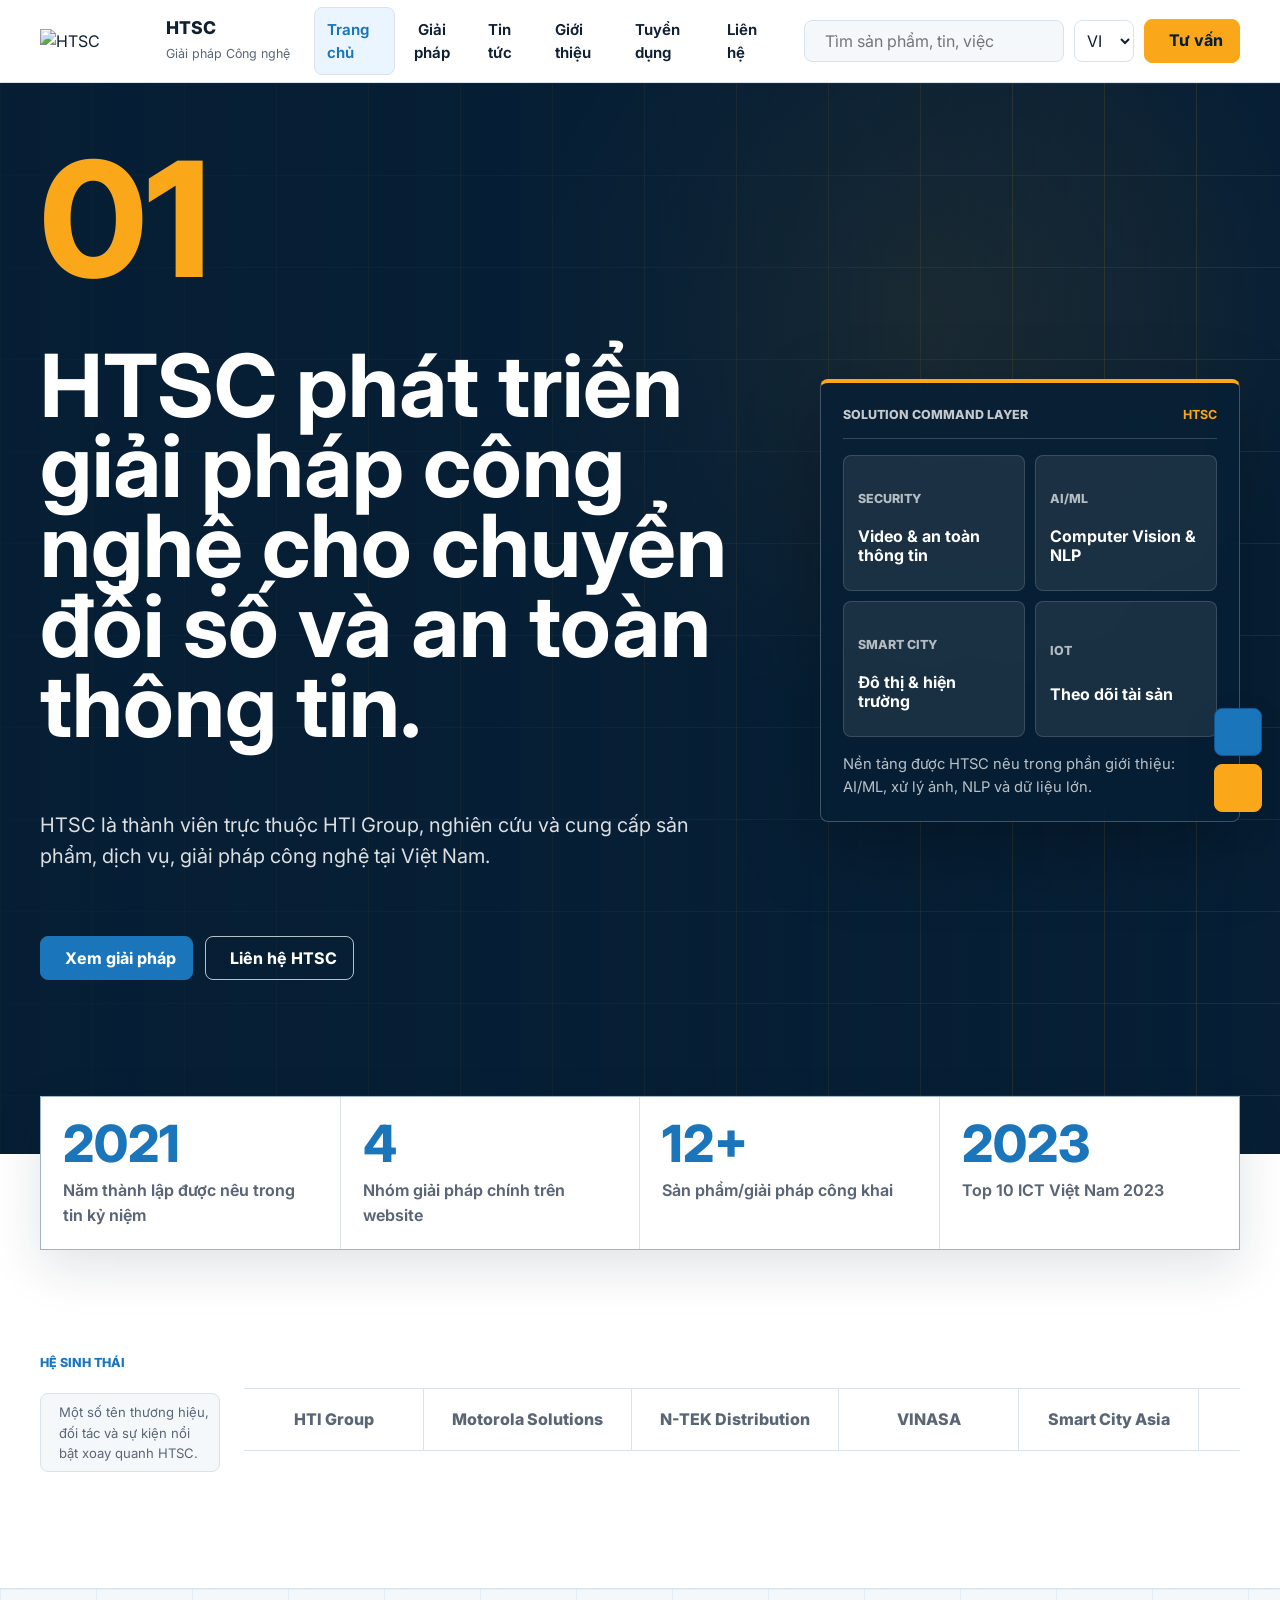
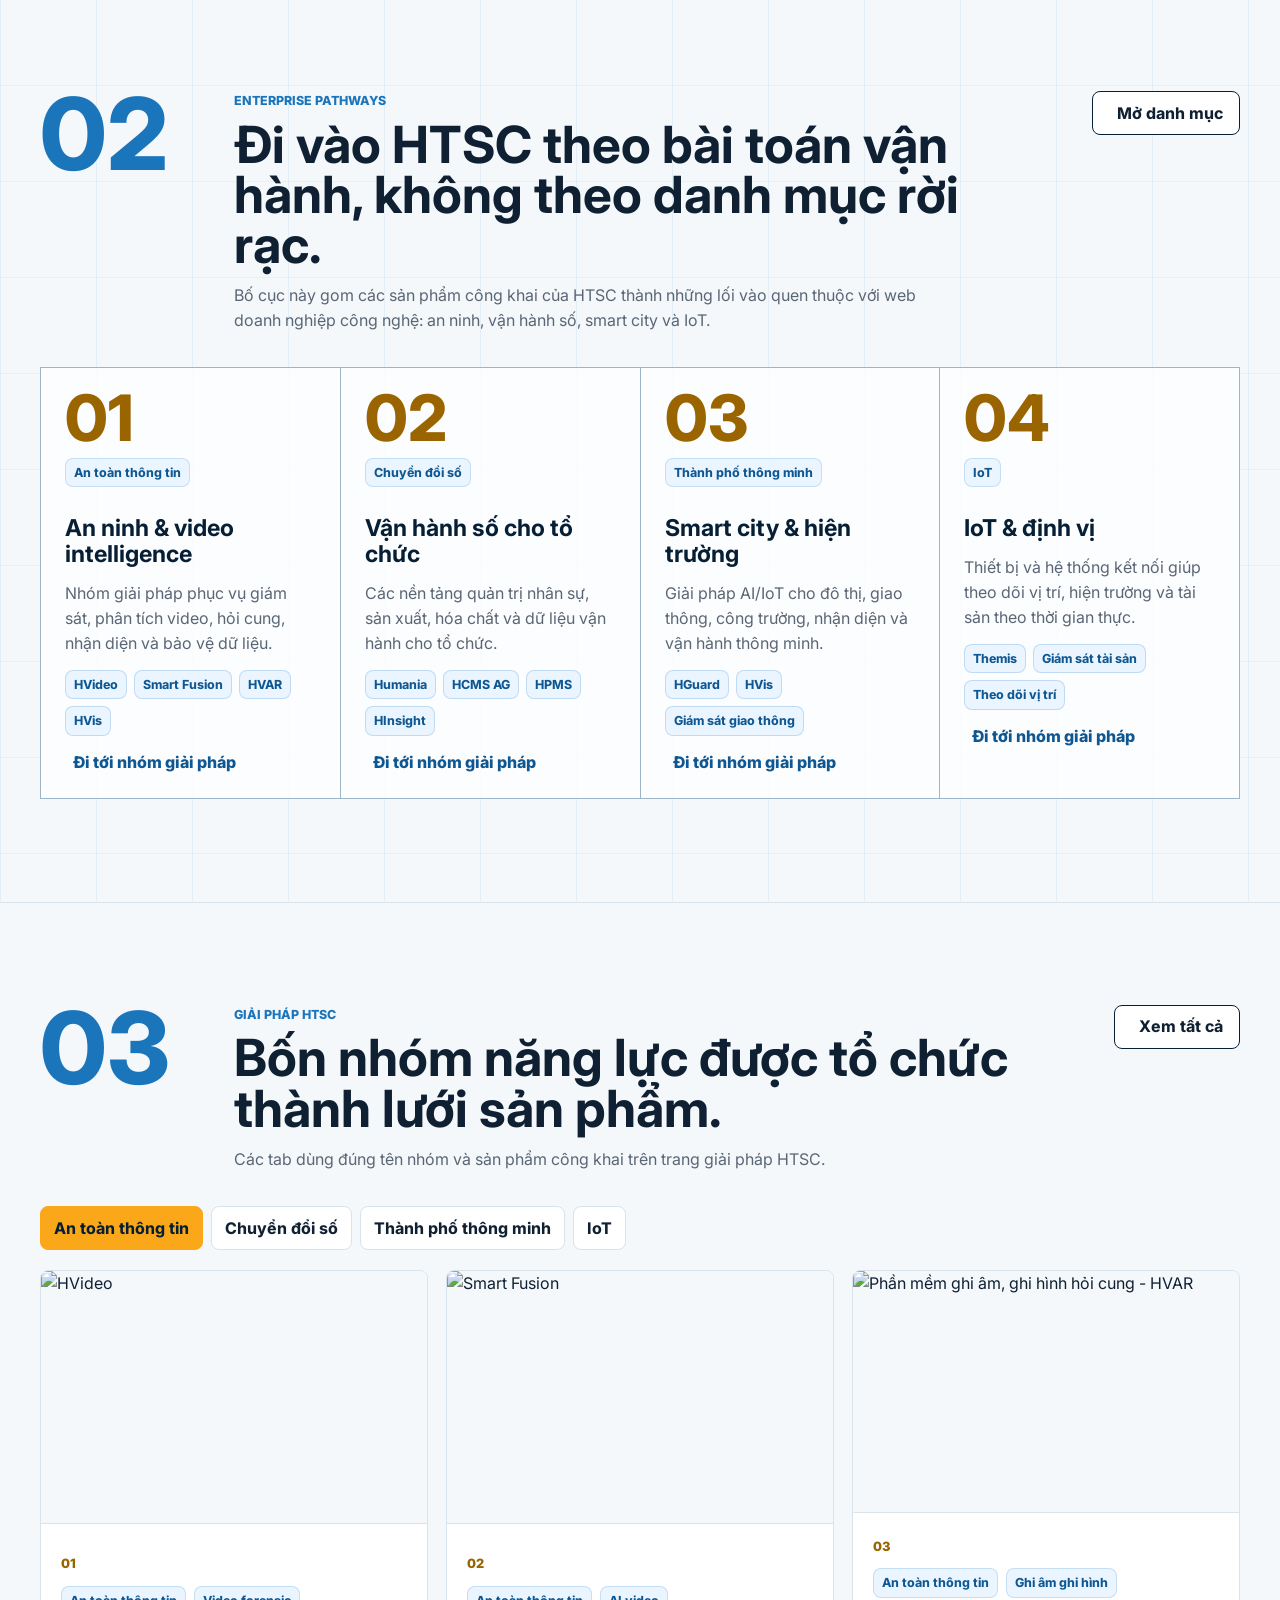
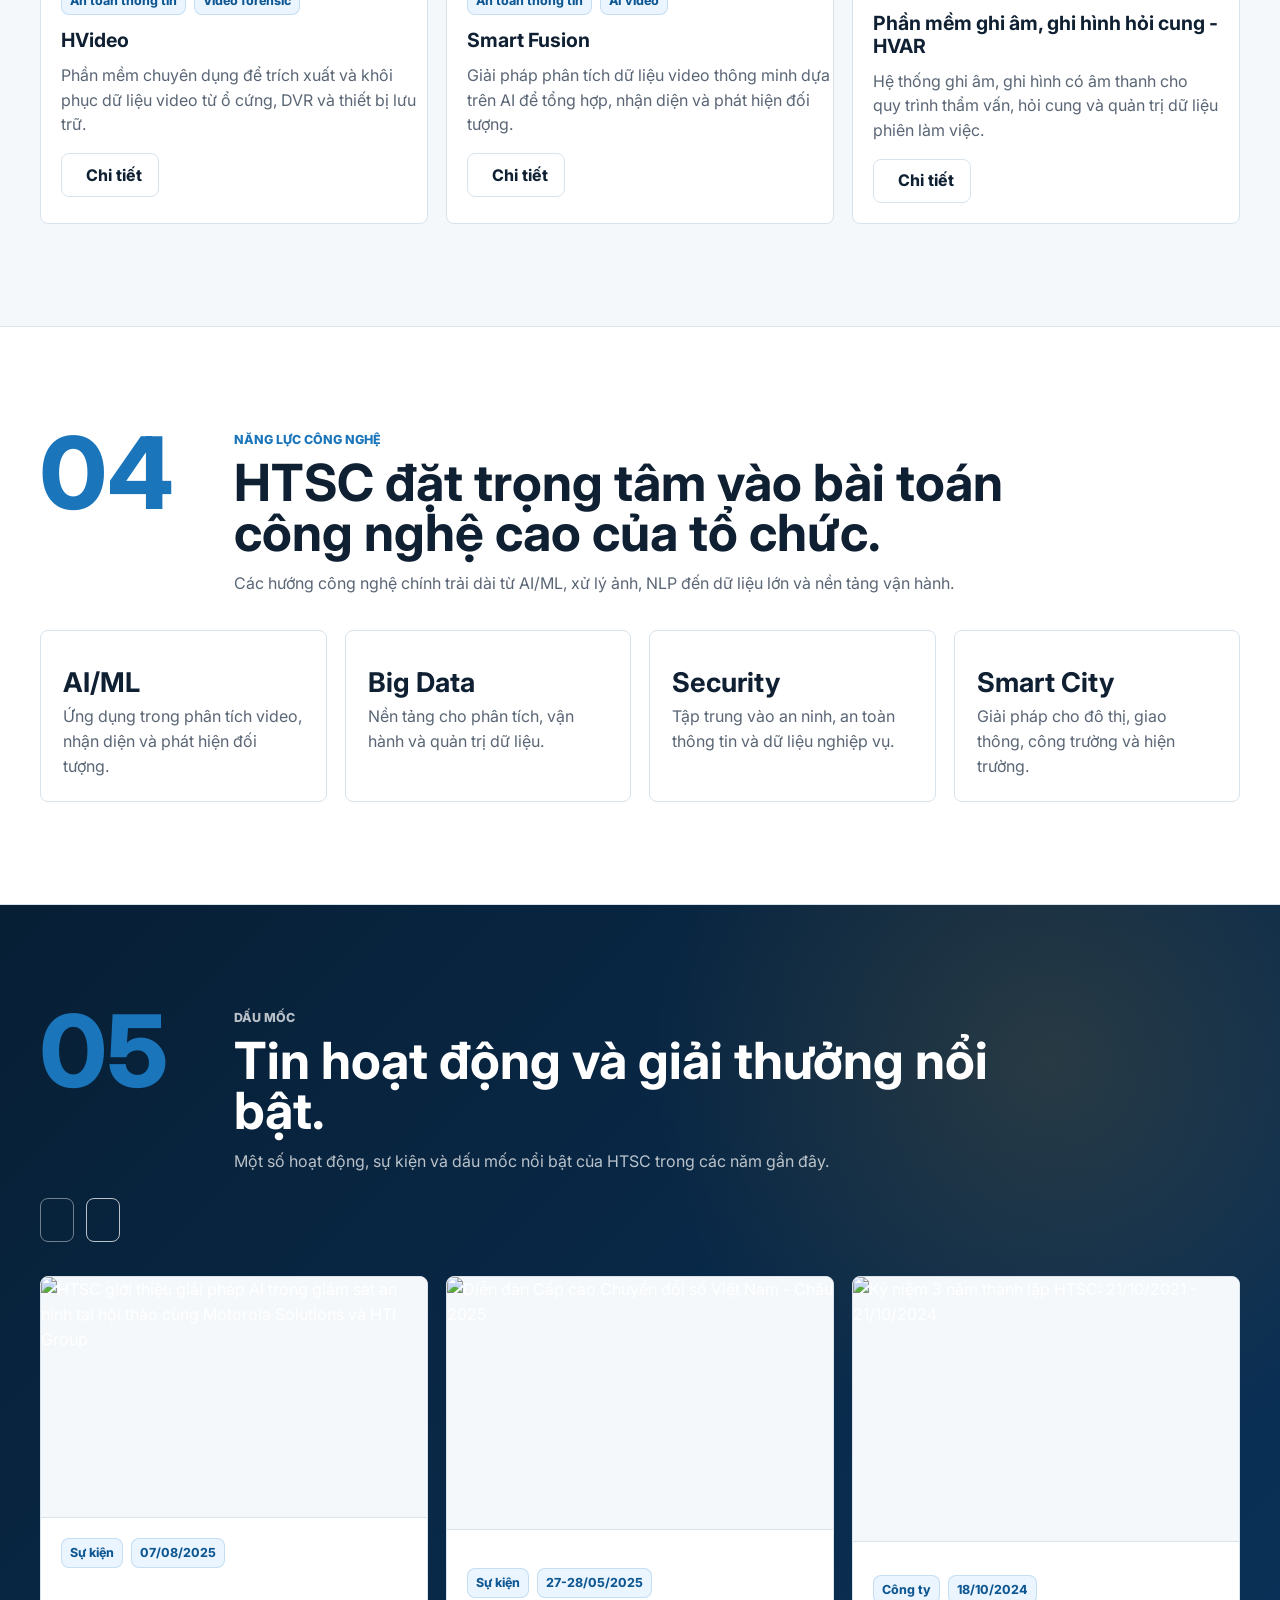
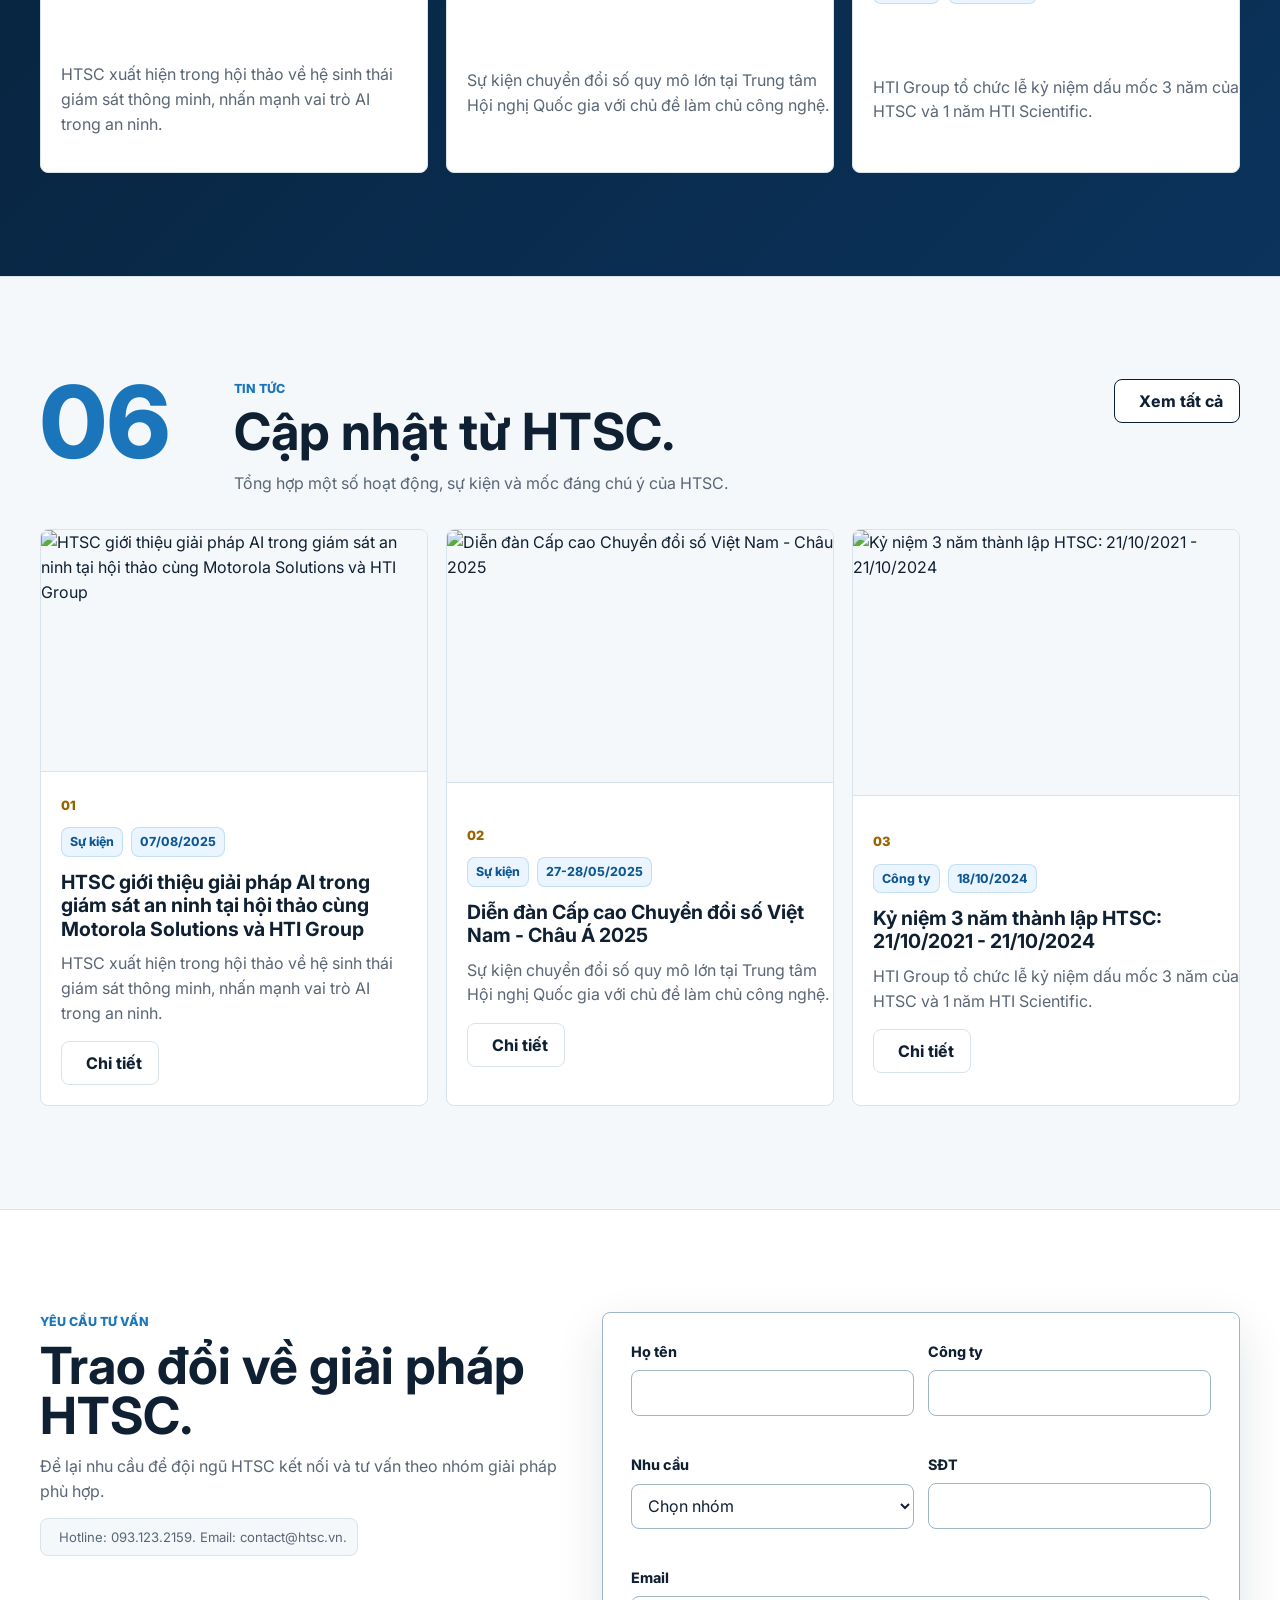
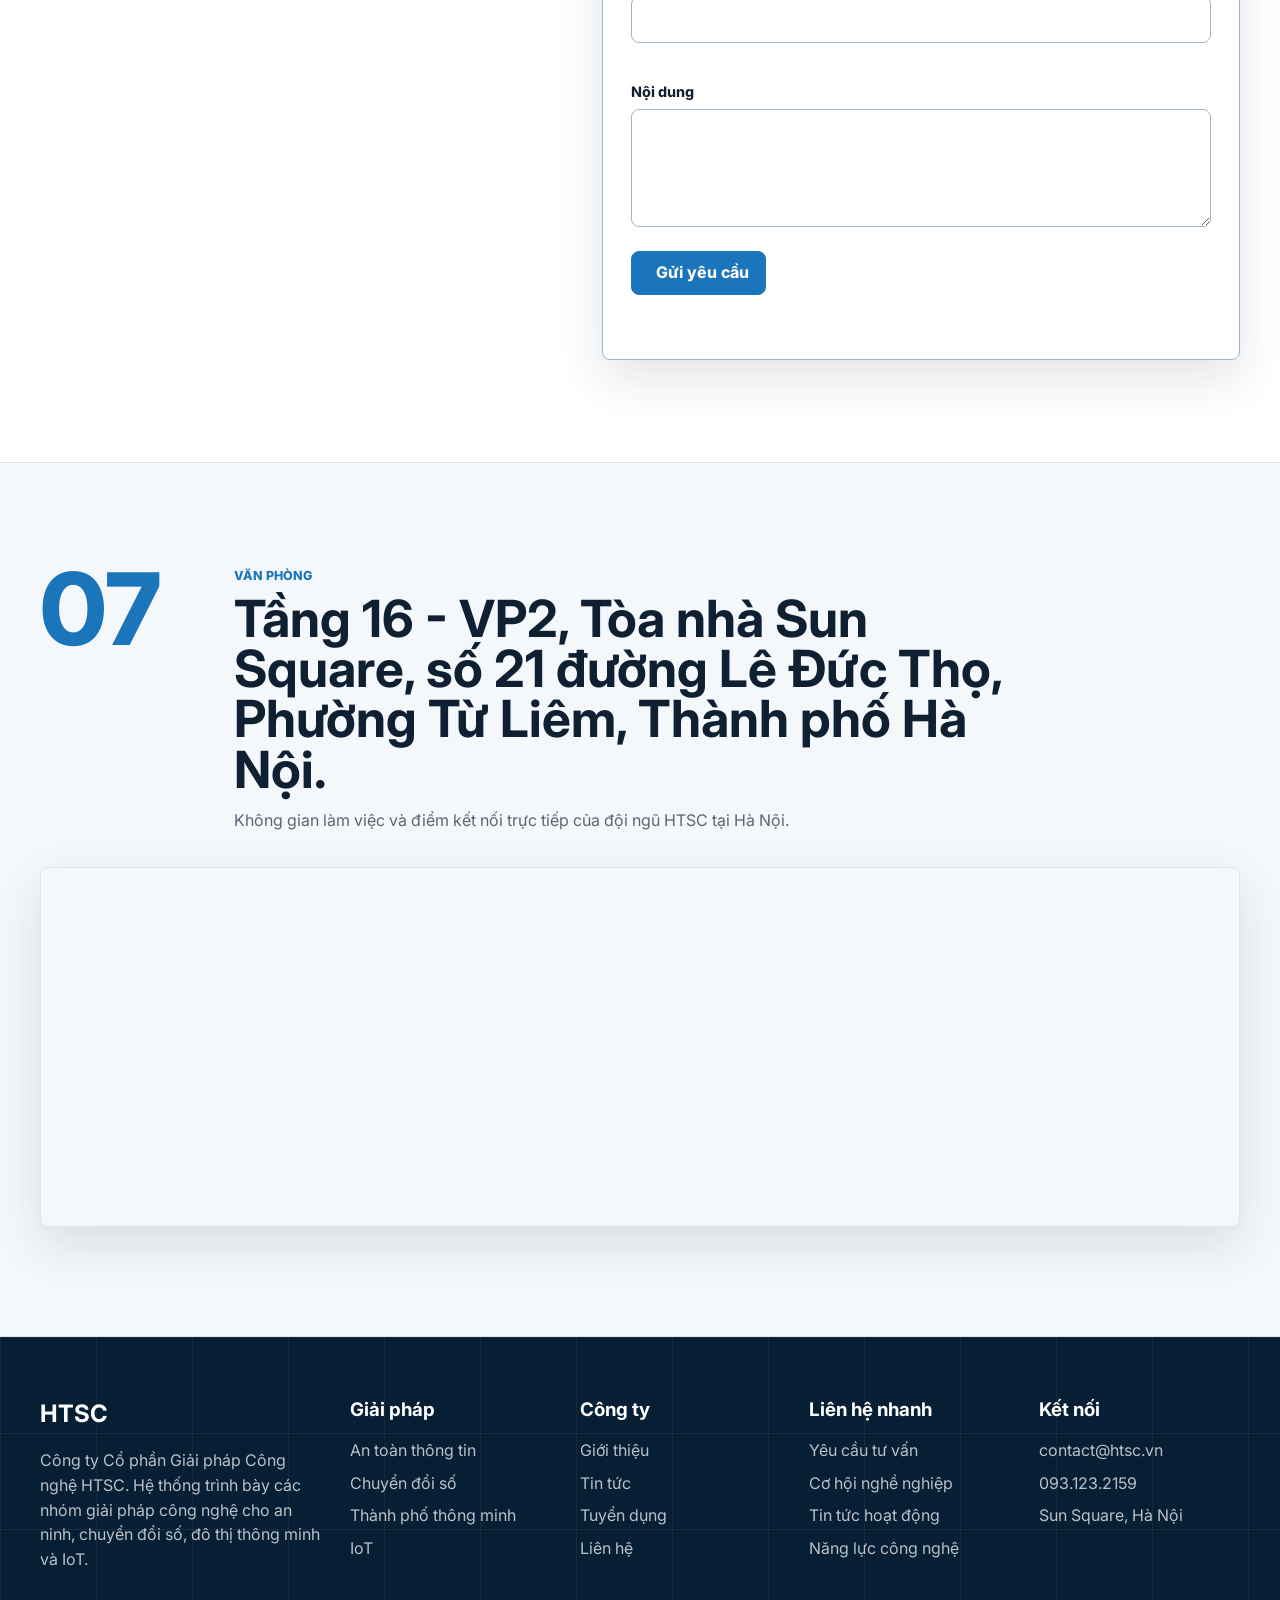
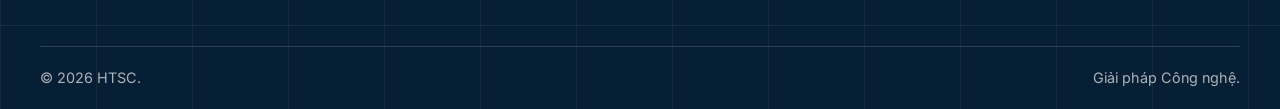
==== index.html @ bc5eee10 "Initial commit: HTSC website - static pages" ====
<!DOCTYPE html>
<html lang="vi">
<head>
  <meta charset="UTF-8">
  <meta name="viewport" content="width=device-width, initial-scale=1.0">
  <title>HTSC - Giải pháp Công nghệ</title>
  <meta name="description" content="HTSC với hệ sinh thái giải pháp công nghệ cho doanh nghiệp và tổ chức.">
  <link rel="icon" href="https://htsc.vn/wp-content/uploads/2021/10/favicon.svg" type="image/svg+xml">
  <link rel="stylesheet" href="https://cdn.jsdelivr.net/npm/swiper@11/swiper-bundle.min.css">
  <link rel="stylesheet" href="assets/css/style.css">
</head>
<body>

  <a class="skip-link" href="#main-content">Bỏ qua điều hướng</a>
  <header class="site-header">
    <div class="scroll-progress" aria-hidden="true"></div>
    <div class="container header-inner">
      <a class="brand" href="index.html" aria-label="HTSC trang chủ">
        <span class="brand-mark">
          <img class="brand-logo" src="https://htsc.vn/wp-content/uploads/2021/10/logo.svg" alt="HTSC">
        </span>
        <span class="brand-copy">
          <span class="brand-name">HTSC</span>
          <span class="brand-subtitle">Giải pháp Công nghệ</span>
        </span>
      </a>

      <button class="nav-toggle" type="button" aria-label="Mở menu" aria-expanded="false">
        <i data-lucide="menu"></i>
      </button>

      <nav class="main-nav" aria-label="Điều hướng chính">
        <a class="active" href="index.html">Trang chủ</a>
        <div class="nav-item">
          <button class="mega-trigger " type="button">
            Giải pháp <i data-lucide="chevron-down"></i>
          </button>
          <div class="mega-menu">
            <div class="mega-grid">
              <div class="mega-column">
                <span class="mega-title">Nhóm giải pháp</span>
                <a href="solutions.html#security">An ninh - An toàn thông tin</a><a href="solutions.html#digital">Chuyển đổi số</a><a href="solutions.html#smartcity">Thành phố thông minh</a><a href="solutions.html#iot">IoT</a>
              </div>
              <div class="mega-column">
                <span class="mega-title">Sản phẩm nổi bật</span>
                <a href="solution-detail.html">HVideo</a><a href="solution-detail.html">Smart Fusion</a><a href="solution-detail.html">Thiết bị định vị vệ tinh - Themis</a><a href="solution-detail.html">Hệ thống quản lý và phát triển nhân sự - Humania</a><a href="solution-detail.html">Phần mềm quản lý hoá chất, chất chuẩn - HCMS AG</a>
              </div>
              <div class="mega-column">
                <span class="mega-title">Đi nhanh</span>
                <a href="solutions.html">Tất cả giải pháp</a>
                <a href="about.html">Năng lực công nghệ</a>
                <a href="contact.html">Yêu cầu tư vấn</a>
              </div>
              <div class="mega-image">
                Bố cục enterprise gateway: chọn nhóm giải pháp, xem năng lực, rồi chuyển sang tư vấn.
              </div>
            </div>
          </div>
        </div>
        <a class="" href="news.html">Tin tức</a><a class="" href="about.html">Giới thiệu</a><a class="" href="careers.html">Tuyển dụng</a><a class="" href="contact.html">Liên hệ</a>
      </nav>

      <div class="header-actions">
        <form class="site-search" role="search">
          <label class="search-control">
            <i data-lucide="search"></i>
            <span class="sr-only">Tìm kiếm</span>
            <input type="search" name="q" aria-label="Tìm kiếm toàn site" placeholder="Tìm sản phẩm, tin, việc">
          </label>
          <div class="search-results" role="listbox"></div>
        </form>
        <select class="language-switcher" aria-label="Chọn ngôn ngữ">
          <option value="vi">VI</option>
          <option value="en">EN</option>
        </select>
        <a class="cta" href="contact.html">
          <i data-lucide="send"></i>Tư vấn
        </a>
      </div>
    </div>
  </header>
  <main id="main-content" class="page-main">

    <section class="hero">
      <div class="swiper hero-swiper">
        <div class="swiper-wrapper">
          <article class="swiper-slide hero-slide" style="--hero-image: url('https://htsc.vn/wp-content/uploads/2021/10/Asset-1-100-min.jpg');">
            <div class="hero-content">
              <span class="hero-number">01</span>
              <h1>HTSC phát triển giải pháp công nghệ cho chuyển đổi số và an toàn thông tin.</h1>
              <p>HTSC là thành viên trực thuộc HTI Group, nghiên cứu và cung cấp sản phẩm, dịch vụ, giải pháp công nghệ tại Việt Nam.</p>
              <div class="hero-actions">
                <a class="btn" href="solutions.html"><i data-lucide="layers-3"></i>Xem giải pháp</a>
                <a class="btn-secondary" href="contact.html"><i data-lucide="calendar-check"></i>Liên hệ HTSC</a>
              </div>
              
    <aside class="hero-signal-panel reveal" aria-label="Solution command layer">
      <div class="signal-panel-head">
        <span>Solution command layer</span>
        <strong>HTSC</strong>
      </div>
      <div class="signal-grid">
        
          <div class="signal-item">
            <i data-lucide="shield-check"></i>
            <span>Security</span>
            <strong>Video &amp; an toàn thông tin</strong>
          </div>
          <div class="signal-item">
            <i data-lucide="cpu"></i>
            <span>AI/ML</span>
            <strong>Computer Vision &amp; NLP</strong>
          </div>
          <div class="signal-item">
            <i data-lucide="building-2"></i>
            <span>Smart City</span>
            <strong>Đô thị &amp; hiện trường</strong>
          </div>
          <div class="signal-item">
            <i data-lucide="radio-tower"></i>
            <span>IoT</span>
            <strong>Theo dõi tài sản</strong>
          </div>
      </div>
      <p>Nền tảng được HTSC nêu trong phần giới thiệu: AI/ML, xử lý ảnh, NLP và dữ liệu lớn.</p>
    </aside>
            </div>
          </article>
          <article class="swiper-slide hero-slide" style="--hero-image: url('https://htsc.vn/wp-content/uploads/2025/12/san-pham-htsc-01.png');">
            <div class="hero-content">
              <span class="hero-number">02</span>
              <h2>AI/ML, xử lý ảnh, xử lý ngôn ngữ tự nhiên và dữ liệu lớn.</h2>
              <p>Các nhóm công nghệ được HTSC dùng làm nền tảng cho sản phẩm an ninh, chuyển đổi số và thành phố thông minh.</p>
              <div class="hero-actions">
                <a class="btn" href="solution-detail.html"><i data-lucide="brain-circuit"></i>Xem HVideo</a>
              </div>
              
    <aside class="hero-signal-panel reveal" aria-label="AI capability stack">
      <div class="signal-panel-head">
        <span>AI capability stack</span>
        <strong>HTSC</strong>
      </div>
      <div class="signal-grid">
        
          <div class="signal-item">
            <i data-lucide="shield-check"></i>
            <span>Security</span>
            <strong>Video &amp; an toàn thông tin</strong>
          </div>
          <div class="signal-item">
            <i data-lucide="cpu"></i>
            <span>AI/ML</span>
            <strong>Computer Vision &amp; NLP</strong>
          </div>
          <div class="signal-item">
            <i data-lucide="building-2"></i>
            <span>Smart City</span>
            <strong>Đô thị &amp; hiện trường</strong>
          </div>
          <div class="signal-item">
            <i data-lucide="radio-tower"></i>
            <span>IoT</span>
            <strong>Theo dõi tài sản</strong>
          </div>
      </div>
      <p>Nền tảng được HTSC nêu trong phần giới thiệu: AI/ML, xử lý ảnh, NLP và dữ liệu lớn.</p>
    </aside>
            </div>
          </article>
          <article class="swiper-slide hero-slide" style="--hero-image: url('https://htsc.vn/wp-content/uploads/2021/10/career-path-htsc.jpg');">
            <div class="hero-content">
              <span class="hero-number">03</span>
              <h2>Đội ngũ công nghệ đang tuyển AI, dữ liệu, phần mềm, presales và quản lý dự án.</h2>
              <p>Các vị trí tuyển dụng được lấy từ mục Tuyển dụng trên website HTSC.</p>
              <div class="hero-actions">
                <a class="btn" href="careers.html"><i data-lucide="briefcase-business"></i>Vị trí tuyển dụng</a>
              </div>
              
    <aside class="hero-signal-panel reveal" aria-label="Talent &amp; delivery">
      <div class="signal-panel-head">
        <span>Talent &amp; delivery</span>
        <strong>HTSC</strong>
      </div>
      <div class="signal-grid">
        
          <div class="signal-item">
            <i data-lucide="shield-check"></i>
            <span>Security</span>
            <strong>Video &amp; an toàn thông tin</strong>
          </div>
          <div class="signal-item">
            <i data-lucide="cpu"></i>
            <span>AI/ML</span>
            <strong>Computer Vision &amp; NLP</strong>
          </div>
          <div class="signal-item">
            <i data-lucide="building-2"></i>
            <span>Smart City</span>
            <strong>Đô thị &amp; hiện trường</strong>
          </div>
          <div class="signal-item">
            <i data-lucide="radio-tower"></i>
            <span>IoT</span>
            <strong>Theo dõi tài sản</strong>
          </div>
      </div>
      <p>Nền tảng được HTSC nêu trong phần giới thiệu: AI/ML, xử lý ảnh, NLP và dữ liệu lớn.</p>
    </aside>
            </div>
          </article>
        </div>
        <div class="swiper-pagination"></div>
      </div>
    </section>

    <section class="stats-bar">
      <div class="container">
        <div class="stats-grid" aria-label="Mốc thông tin HTSC">
          <div class="stat-item"><span class="stat-value" data-counter="2021">0</span><span class="stat-label">Năm thành lập được nêu trong tin kỷ niệm</span></div>
          <div class="stat-item"><span class="stat-value" data-counter="4">0</span><span class="stat-label">Nhóm giải pháp chính trên website</span></div>
          <div class="stat-item"><span class="stat-value" data-counter="12" data-suffix="+">0+</span><span class="stat-label">Sản phẩm/giải pháp công khai</span></div>
          <div class="stat-item"><span class="stat-value" data-counter="2023">0</span><span class="stat-label">Top 10 ICT Việt Nam 2023</span></div>
        </div>
      </div>
    </section>

    <section class="section">
      <div class="container logo-strip">
        <div>
          <span class="eyebrow">Hệ sinh thái</span>
          <p class="prototype-note"><i data-lucide="sparkles"></i>Một số tên thương hiệu, đối tác và sự kiện nổi bật xoay quanh HTSC.</p>
        </div>
        <div class="logo-track" aria-label="Hệ sinh thái kết nối của HTSC">
          <div class="logo-marquee">
            <span class="partner-logo">HTI Group</span><span class="partner-logo">Motorola Solutions</span><span class="partner-logo">N-TEK Distribution</span><span class="partner-logo">VINASA</span><span class="partner-logo">Smart City Asia</span><span class="partner-logo">Secutech</span><span class="partner-logo">BIDV</span><span class="partner-logo">Novaland</span><span class="partner-logo">HTI Group</span><span class="partner-logo">Motorola Solutions</span><span class="partner-logo">N-TEK Distribution</span><span class="partner-logo">VINASA</span>
          </div>
        </div>
      </div>
    </section>

    <section class="section section-muted enterprise-pathways">
      <div class="container">
        <div class="section-header">
          <span class="section-number">02</span>
          <div class="section-title">
            <span class="eyebrow">Enterprise pathways</span>
            <h2>Đi vào HTSC theo bài toán vận hành, không theo danh mục rời rạc.</h2>
            <p>Bố cục này gom các sản phẩm công khai của HTSC thành những lối vào quen thuộc với web doanh nghiệp công nghệ: an ninh, vận hành số, smart city và IoT.</p>
          </div>
          <a class="btn-secondary" href="solutions.html"><i data-lucide="arrow-right"></i>Mở danh mục</a>
        </div>
        <div class="pathway-grid">
          
    <article class="pathway-card reveal" style="--reveal-index: 0;">
      <span class="pathway-number">01</span>
      <div class="tag-row"><span class="tag">An toàn thông tin</span></div>
      <h3>An ninh &amp; video intelligence</h3>
      <p>Nhóm giải pháp phục vụ giám sát, phân tích video, hỏi cung, nhận diện và bảo vệ dữ liệu.</p>
      <div class="pathway-products">
        <span>HVideo</span><span>Smart Fusion</span><span>HVAR</span><span>HVis</span>
      </div>
      <a class="text-link" href="solutions.html#security"><i data-lucide="arrow-right"></i>Đi tới nhóm giải pháp</a>
    </article>
    <article class="pathway-card reveal" style="--reveal-index: 1;">
      <span class="pathway-number">02</span>
      <div class="tag-row"><span class="tag">Chuyển đổi số</span></div>
      <h3>Vận hành số cho tổ chức</h3>
      <p>Các nền tảng quản trị nhân sự, sản xuất, hóa chất và dữ liệu vận hành cho tổ chức.</p>
      <div class="pathway-products">
        <span>Humania</span><span>HCMS AG</span><span>HPMS</span><span>HInsight</span>
      </div>
      <a class="text-link" href="solutions.html#digital"><i data-lucide="arrow-right"></i>Đi tới nhóm giải pháp</a>
    </article>
    <article class="pathway-card reveal" style="--reveal-index: 2;">
      <span class="pathway-number">03</span>
      <div class="tag-row"><span class="tag">Thành phố thông minh</span></div>
      <h3>Smart city &amp; hiện trường</h3>
      <p>Giải pháp AI/IoT cho đô thị, giao thông, công trường, nhận diện và vận hành thông minh.</p>
      <div class="pathway-products">
        <span>HGuard</span><span>HVis</span><span>Giám sát giao thông</span>
      </div>
      <a class="text-link" href="solutions.html#smartcity"><i data-lucide="arrow-right"></i>Đi tới nhóm giải pháp</a>
    </article>
    <article class="pathway-card reveal" style="--reveal-index: 3;">
      <span class="pathway-number">04</span>
      <div class="tag-row"><span class="tag">IoT</span></div>
      <h3>IoT &amp; định vị</h3>
      <p>Thiết bị và hệ thống kết nối giúp theo dõi vị trí, hiện trường và tài sản theo thời gian thực.</p>
      <div class="pathway-products">
        <span>Themis</span><span>Giám sát tài sản</span><span>Theo dõi vị trí</span>
      </div>
      <a class="text-link" href="solutions.html#iot"><i data-lucide="arrow-right"></i>Đi tới nhóm giải pháp</a>
    </article>
        </div>
      </div>
    </section>

    <section class="section section-muted grid-lines">
      <div class="container">
        <div class="section-header">
          <span class="section-number">03</span>
          <div class="section-title">
            <span class="eyebrow">Giải pháp HTSC</span>
            <h2>Bốn nhóm năng lực được tổ chức thành lưới sản phẩm.</h2>
            <p>Các tab dùng đúng tên nhóm và sản phẩm công khai trên trang giải pháp HTSC.</p>
          </div>
          <a class="btn-secondary" href="solutions.html"><i data-lucide="arrow-right"></i>Xem tất cả</a>
        </div>
        <div class="tabs" data-tabs>
          <div class="tab-list" role="tablist" aria-label="Nhóm giải pháp">
            <button class="tab-button" type="button" data-tab-target="security" aria-selected="true">An toàn thông tin</button><button class="tab-button" type="button" data-tab-target="digital" aria-selected="false">Chuyển đổi số</button><button class="tab-button" type="button" data-tab-target="smartcity" aria-selected="false">Thành phố thông minh</button><button class="tab-button" type="button" data-tab-target="iot" aria-selected="false">IoT</button>
          </div>
          
          <div class="tab-panel is-active" data-tab-panel="security">
            <div class="product-grid">
    <article class="product-card reveal" style="--reveal-index: 0;" data-card data-card-item data-category="security" data-title="HVideo" data-summary="Phần mềm chuyên dụng để trích xuất và khôi phục dữ liệu video từ ổ cứng, DVR và thiết bị lưu trữ." data-keywords="HVideo Video forensic Phần mềm chuyên dụng để trích xuất và khôi phục dữ liệu video từ ổ cứng, DVR và thiết bị lưu trữ. An toàn thông tin Trích xuất dữ liệu video Khôi phục tệp lỗi hoặc thất lạc Hỗ trợ nghiệp vụ phân tích bằng chứng số" data-order="1">
      <img src="https://htsc.vn/wp-content/uploads/2025/12/san-pham-htsc-03.png" alt="HVideo" loading="lazy">
      <div class="product-card-body">
        <span class="card-index">01</span>
        <div class="tag-row"><span class="tag">An toàn thông tin</span><span class="tag">Video forensic</span></div>
        <h3>HVideo</h3>
        <p>Phần mềm chuyên dụng để trích xuất và khôi phục dữ liệu video từ ổ cứng, DVR và thiết bị lưu trữ.</p>
        <div class="hero-actions">
          <a class="btn-ghost" href="solution-detail.html"><i data-lucide="file-text"></i>Chi tiết</a>
        </div>
      </div>
    </article>
    <article class="product-card reveal" style="--reveal-index: 1;" data-card data-card-item data-category="security" data-title="Smart Fusion" data-summary="Giải pháp phân tích dữ liệu video thông minh dựa trên AI để tổng hợp, nhận diện và phát hiện đối tượng." data-keywords="Smart Fusion AI video Giải pháp phân tích dữ liệu video thông minh dựa trên AI để tổng hợp, nhận diện và phát hiện đối tượng. An toàn thông tin Phân tích video bằng AI Nhận diện và phát hiện đối tượng Tổng hợp báo cáo chi tiết" data-order="2">
      <img src="https://htsc.vn/wp-content/uploads/2025/12/san-pham-htsc-01.png" alt="Smart Fusion" loading="lazy">
      <div class="product-card-body">
        <span class="card-index">02</span>
        <div class="tag-row"><span class="tag">An toàn thông tin</span><span class="tag">AI video</span></div>
        <h3>Smart Fusion</h3>
        <p>Giải pháp phân tích dữ liệu video thông minh dựa trên AI để tổng hợp, nhận diện và phát hiện đối tượng.</p>
        <div class="hero-actions">
          <a class="btn-ghost" href="solution-detail.html"><i data-lucide="file-text"></i>Chi tiết</a>
        </div>
      </div>
    </article>
    <article class="product-card reveal" style="--reveal-index: 2;" data-card data-card-item data-category="security" data-title="Phần mềm ghi âm, ghi hình hỏi cung - HVAR" data-summary="Hệ thống ghi âm, ghi hình có âm thanh cho quy trình thẩm vấn, hỏi cung và quản trị dữ liệu phiên làm việc." data-keywords="Phần mềm ghi âm, ghi hình hỏi cung - HVAR Ghi âm ghi hình Hệ thống ghi âm, ghi hình có âm thanh cho quy trình thẩm vấn, hỏi cung và quản trị dữ liệu phiên làm việc. An toàn thông tin Quản lý phiên thẩm vấn Quản lý người dùng và thiết bị Bảo mật dữ liệu phiên" data-order="3">
      <img src="https://htsc.vn/wp-content/uploads/2023/02/phan-mem-hvar.jpg" alt="Phần mềm ghi âm, ghi hình hỏi cung - HVAR" loading="lazy">
      <div class="product-card-body">
        <span class="card-index">03</span>
        <div class="tag-row"><span class="tag">An toàn thông tin</span><span class="tag">Ghi âm ghi hình</span></div>
        <h3>Phần mềm ghi âm, ghi hình hỏi cung - HVAR</h3>
        <p>Hệ thống ghi âm, ghi hình có âm thanh cho quy trình thẩm vấn, hỏi cung và quản trị dữ liệu phiên làm việc.</p>
        <div class="hero-actions">
          <a class="btn-ghost" href="solution-detail.html"><i data-lucide="file-text"></i>Chi tiết</a>
        </div>
      </div>
    </article></div>
          </div>
          <div class="tab-panel " data-tab-panel="digital">
            <div class="product-grid">
    <article class="product-card reveal" style="--reveal-index: 0;" data-card data-card-item data-category="digital" data-title="Hệ thống quản lý và phát triển nhân sự - Humania" data-summary="Nền tảng quản lý nhân sự, dữ liệu, phúc lợi, hiệu suất và quy trình vận hành nhân sự." data-keywords="Hệ thống quản lý và phát triển nhân sự - Humania Nhân sự Nền tảng quản lý nhân sự, dữ liệu, phúc lợi, hiệu suất và quy trình vận hành nhân sự. Chuyển đổi số Thông tin minh bạch Tiết kiệm thời gian vận hành Hỗ trợ lương, phúc lợi và hiệu suất" data-order="1">
      <img src="https://htsc.vn/wp-content/uploads/2023/10/humania-05.png" alt="Hệ thống quản lý và phát triển nhân sự - Humania" loading="lazy">
      <div class="product-card-body">
        <span class="card-index">01</span>
        <div class="tag-row"><span class="tag">Chuyển đổi số</span><span class="tag">Nhân sự</span></div>
        <h3>Hệ thống quản lý và phát triển nhân sự - Humania</h3>
        <p>Nền tảng quản lý nhân sự, dữ liệu, phúc lợi, hiệu suất và quy trình vận hành nhân sự.</p>
        <div class="hero-actions">
          <a class="btn-ghost" href="solution-detail.html"><i data-lucide="file-text"></i>Chi tiết</a>
        </div>
      </div>
    </article>
    <article class="product-card reveal" style="--reveal-index: 1;" data-card data-card-item data-category="digital" data-title="Phần mềm quản lý hoá chất, chất chuẩn - HCMS AG" data-summary="Phần mềm quản lý hoá chất và chất chuẩn, hỗ trợ truy xuất tài liệu, mẫu và báo cáo vận hành." data-keywords="Phần mềm quản lý hoá chất, chất chuẩn - HCMS AG Quản trị dữ liệu Phần mềm quản lý hoá chất và chất chuẩn, hỗ trợ truy xuất tài liệu, mẫu và báo cáo vận hành. Chuyển đổi số Quản lý hóa chất và chất chuẩn Truy xuất tài liệu nhanh Tạo báo cáo theo nghiệp vụ" data-order="2">
      <img src="https://htsc.vn/wp-content/uploads/2023/02/phan-mem-quan-ly-hoa-chat-chat-chuan.jpg" alt="Phần mềm quản lý hoá chất, chất chuẩn - HCMS AG" loading="lazy">
      <div class="product-card-body">
        <span class="card-index">02</span>
        <div class="tag-row"><span class="tag">Chuyển đổi số</span><span class="tag">Quản trị dữ liệu</span></div>
        <h3>Phần mềm quản lý hoá chất, chất chuẩn - HCMS AG</h3>
        <p>Phần mềm quản lý hoá chất và chất chuẩn, hỗ trợ truy xuất tài liệu, mẫu và báo cáo vận hành.</p>
        <div class="hero-actions">
          <a class="btn-ghost" href="solution-detail.html"><i data-lucide="file-text"></i>Chi tiết</a>
        </div>
      </div>
    </article>
    <article class="product-card reveal" style="--reveal-index: 2;" data-card data-card-item data-category="digital" data-title="Phần mềm điều hành sản xuất - HPMS" data-summary="Công cụ điều hành sản xuất với lệnh sản xuất, ký xác nhận và báo cáo bàn giao ca." data-keywords="Phần mềm điều hành sản xuất - HPMS Sản xuất Công cụ điều hành sản xuất với lệnh sản xuất, ký xác nhận và báo cáo bàn giao ca. Chuyển đổi số Tạo và truy xuất lệnh Ký bằng vân tay, thẻ hoặc khuôn mặt Báo cáo sau ca và bàn giao ca" data-order="3">
      <img src="https://htsc.vn/wp-content/uploads/2023/02/phan-mem-dieu-hanh-san-xuat-hpms.jpg" alt="Phần mềm điều hành sản xuất - HPMS" loading="lazy">
      <div class="product-card-body">
        <span class="card-index">03</span>
        <div class="tag-row"><span class="tag">Chuyển đổi số</span><span class="tag">Sản xuất</span></div>
        <h3>Phần mềm điều hành sản xuất - HPMS</h3>
        <p>Công cụ điều hành sản xuất với lệnh sản xuất, ký xác nhận và báo cáo bàn giao ca.</p>
        <div class="hero-actions">
          <a class="btn-ghost" href="solution-detail.html"><i data-lucide="file-text"></i>Chi tiết</a>
        </div>
      </div>
    </article></div>
          </div>
          <div class="tab-panel " data-tab-panel="smartcity">
            <div class="product-grid">
    <article class="product-card reveal" style="--reveal-index: 0;" data-card data-card-item data-category="smartcity" data-title="Hệ thống giám sát công trường tự động - HGuard" data-summary="Giải pháp giám sát công trường về xâm nhập, trộm cắp, người ra vào, phương tiện, cháy nổ và an toàn lao động." data-keywords="Hệ thống giám sát công trường tự động - HGuard Công trường Giải pháp giám sát công trường về xâm nhập, trộm cắp, người ra vào, phương tiện, cháy nổ và an toàn lao động. Thành phố thông minh Giám sát ra vào Cảnh báo an toàn lao động Theo dõi nguy cơ tại hiện trường" data-order="1">
      <img src="https://htsc.vn/wp-content/uploads/2022/05/hti-he-thong-giam-sat-cong-truong-tu-dong.png" alt="Hệ thống giám sát công trường tự động - HGuard" loading="lazy">
      <div class="product-card-body">
        <span class="card-index">01</span>
        <div class="tag-row"><span class="tag">Thành phố thông minh</span><span class="tag">Công trường</span></div>
        <h3>Hệ thống giám sát công trường tự động - HGuard</h3>
        <p>Giải pháp giám sát công trường về xâm nhập, trộm cắp, người ra vào, phương tiện, cháy nổ và an toàn lao động.</p>
        <div class="hero-actions">
          <a class="btn-ghost" href="solution-detail.html"><i data-lucide="file-text"></i>Chi tiết</a>
        </div>
      </div>
    </article>
    <article class="product-card reveal" style="--reveal-index: 1;" data-card data-card-item data-category="smartcity" data-title="Hệ thống phân tích video - HVis" data-summary="Hỗ trợ phân tích nhiều video, khoanh vùng, truy vết đối tượng và rút ngắn thời gian kiểm tra." data-keywords="Hệ thống phân tích video - HVis Video analytics Hỗ trợ phân tích nhiều video, khoanh vùng, truy vết đối tượng và rút ngắn thời gian kiểm tra. Thành phố thông minh Quản lý nhiều video Truy vết đối tượng Hỗ trợ đa ngôn ngữ" data-order="2">
      <img src="https://htsc.vn/wp-content/uploads/2021/10/he-thong-phan-tich-video-video-insight-h2.jpg" alt="Hệ thống phân tích video - HVis" loading="lazy">
      <div class="product-card-body">
        <span class="card-index">02</span>
        <div class="tag-row"><span class="tag">Thành phố thông minh</span><span class="tag">Video analytics</span></div>
        <h3>Hệ thống phân tích video - HVis</h3>
        <p>Hỗ trợ phân tích nhiều video, khoanh vùng, truy vết đối tượng và rút ngắn thời gian kiểm tra.</p>
        <div class="hero-actions">
          <a class="btn-ghost" href="solution-detail.html"><i data-lucide="file-text"></i>Chi tiết</a>
        </div>
      </div>
    </article>
    <article class="product-card reveal" style="--reveal-index: 2;" data-card data-card-item data-category="smartcity" data-title="Hệ thống giám sát vi phạm giao thông" data-summary="Giải pháp nhận diện phương tiện và hỗ trợ phát hiện các hành vi vi phạm giao thông." data-keywords="Hệ thống giám sát vi phạm giao thông Giao thông Giải pháp nhận diện phương tiện và hỗ trợ phát hiện các hành vi vi phạm giao thông. Thành phố thông minh Nhận diện biển số Phát hiện vi phạm Truy vết phương tiện" data-order="3">
      <img src="https://htsc.vn/wp-content/uploads/2021/10/he-thong-giam-sat-vi-pham-giao-thong-h2-1.jpg" alt="Hệ thống giám sát vi phạm giao thông" loading="lazy">
      <div class="product-card-body">
        <span class="card-index">03</span>
        <div class="tag-row"><span class="tag">Thành phố thông minh</span><span class="tag">Giao thông</span></div>
        <h3>Hệ thống giám sát vi phạm giao thông</h3>
        <p>Giải pháp nhận diện phương tiện và hỗ trợ phát hiện các hành vi vi phạm giao thông.</p>
        <div class="hero-actions">
          <a class="btn-ghost" href="solution-detail.html"><i data-lucide="file-text"></i>Chi tiết</a>
        </div>
      </div>
    </article></div>
          </div>
          <div class="tab-panel " data-tab-panel="iot">
            <div class="product-grid">
    <article class="product-card reveal" style="--reveal-index: 0;" data-card data-card-item data-category="iot" data-title="Thiết bị định vị vệ tinh - Themis" data-summary="Thiết bị định vị nhỏ gọn, theo dõi vị trí mục tiêu qua vệ tinh hoặc trạm phát sóng di động." data-keywords="Thiết bị định vị vệ tinh - Themis Định vị Thiết bị định vị nhỏ gọn, theo dõi vị trí mục tiêu qua vệ tinh hoặc trạm phát sóng di động. IoT Thiết kế gọn nhẹ Theo dõi vị trí trực tuyến Phù hợp phương tiện và hành lý" data-order="1">
      <img src="https://htsc.vn/wp-content/uploads/2025/12/san-pham-htsc-05.png" alt="Thiết bị định vị vệ tinh - Themis" loading="lazy">
      <div class="product-card-body">
        <span class="card-index">01</span>
        <div class="tag-row"><span class="tag">IoT</span><span class="tag">Định vị</span></div>
        <h3>Thiết bị định vị vệ tinh - Themis</h3>
        <p>Thiết bị định vị nhỏ gọn, theo dõi vị trí mục tiêu qua vệ tinh hoặc trạm phát sóng di động.</p>
        <div class="hero-actions">
          <a class="btn-ghost" href="solution-detail.html"><i data-lucide="file-text"></i>Chi tiết</a>
        </div>
      </div>
    </article></div>
          </div>
        </div>
      </div>
    </section>

    <section class="section">
      <div class="container">
        <div class="section-header">
          <span class="section-number">04</span>
          <div class="section-title">
            <span class="eyebrow">Năng lực công nghệ</span>
            <h2>HTSC đặt trọng tâm vào bài toán công nghệ cao của tổ chức.</h2>
            <p>Các hướng công nghệ chính trải dài từ AI/ML, xử lý ảnh, NLP đến dữ liệu lớn và nền tảng vận hành.</p>
          </div>
        </div>
        <div class="why-grid">
          <div class="icon-box reveal"><i data-lucide="scan-eye"></i><strong>AI/ML</strong><span>Ứng dụng trong phân tích video, nhận diện và phát hiện đối tượng.</span></div>
          <div class="icon-box reveal"><i data-lucide="database"></i><strong>Big Data</strong><span>Nền tảng cho phân tích, vận hành và quản trị dữ liệu.</span></div>
          <div class="icon-box reveal"><i data-lucide="shield-check"></i><strong>Security</strong><span>Tập trung vào an ninh, an toàn thông tin và dữ liệu nghiệp vụ.</span></div>
          <div class="icon-box reveal"><i data-lucide="building-2"></i><strong>Smart City</strong><span>Giải pháp cho đô thị, giao thông, công trường và hiện trường.</span></div>
        </div>
      </div>
    </section>

    <section class="section section-dark">
      <div class="container">
        <div class="section-header">
          <span class="section-number">05</span>
          <div class="section-title">
            <span class="eyebrow">Dấu mốc</span>
            <h2>Tin hoạt động và giải thưởng nổi bật.</h2>
            <p>Một số hoạt động, sự kiện và dấu mốc nổi bật của HTSC trong các năm gần đây.</p>
          </div>
          <div class="hero-actions">
            <button class="btn-secondary case-prev" type="button" aria-label="Tin trước"><i data-lucide="arrow-left"></i></button>
            <button class="btn-secondary case-next" type="button" aria-label="Tin sau"><i data-lucide="arrow-right"></i></button>
          </div>
        </div>
        <div class="swiper case-study-slider">
          <div class="swiper-wrapper">
            <article class="swiper-slide case-card">
              <img src="https://htsc.vn/wp-content/uploads/2021/10/banner-htsc-1.png" alt="HTSC giới thiệu giải pháp AI trong giám sát an ninh tại hội thảo cùng Motorola Solutions và HTI Group" loading="lazy">
              <div class="case-card-body">
                <div class="tag-row"><span class="tag">Sự kiện</span><span class="tag">07/08/2025</span></div>
                <h3>HTSC giới thiệu giải pháp AI trong giám sát an ninh tại hội thảo cùng Motorola Solutions và HTI Group</h3>
                <p>HTSC xuất hiện trong hội thảo về hệ sinh thái giám sát thông minh, nhấn mạnh vai trò AI trong an ninh.</p>
              </div>
            </article><article class="swiper-slide case-card">
              <img src="https://htsc.vn/wp-content/uploads/2021/10/Asset-1-100-min.jpg" alt="Diễn đàn Cấp cao Chuyển đổi số Việt Nam - Châu Á 2025" loading="lazy">
              <div class="case-card-body">
                <div class="tag-row"><span class="tag">Sự kiện</span><span class="tag">27-28/05/2025</span></div>
                <h3>Diễn đàn Cấp cao Chuyển đổi số Việt Nam - Châu Á 2025</h3>
                <p>Sự kiện chuyển đổi số quy mô lớn tại Trung tâm Hội nghị Quốc gia với chủ đề làm chủ công nghệ.</p>
              </div>
            </article><article class="swiper-slide case-card">
              <img src="https://htsc.vn/wp-content/uploads/2021/10/logo-htsc-social-1.jpg" alt="Kỷ niệm 3 năm thành lập HTSC: 21/10/2021 - 21/10/2024" loading="lazy">
              <div class="case-card-body">
                <div class="tag-row"><span class="tag">Công ty</span><span class="tag">18/10/2024</span></div>
                <h3>Kỷ niệm 3 năm thành lập HTSC: 21/10/2021 - 21/10/2024</h3>
                <p>HTI Group tổ chức lễ kỷ niệm dấu mốc 3 năm của HTSC và 1 năm HTI Scientific.</p>
              </div>
            </article><article class="swiper-slide case-card">
              <img src="https://htsc.vn/wp-content/uploads/2022/05/hti-he-thong-giam-sat-cong-truong-tu-dong.png" alt="HTSC ứng dụng AI tại Smart City Asia 2024" loading="lazy">
              <div class="case-card-body">
                <div class="tag-row"><span class="tag">Sự kiện</span><span class="tag">17-19/04/2024</span></div>
                <h3>HTSC ứng dụng AI tại Smart City Asia 2024</h3>
                <p>HTSC giới thiệu các giải pháp ứng dụng AI cho đô thị thông minh tại triển lãm Smart City Asia 2024.</p>
              </div>
            </article><article class="swiper-slide case-card">
              <img src="https://htsc.vn/wp-content/uploads/2021/10/logo-htsc-social-1.jpg" alt="HTSC xuất sắc đạt giải thưởng Top 10 Doanh nghiệp Công nghệ số xuất sắc Việt Nam 2023" loading="lazy">
              <div class="case-card-body">
                <div class="tag-row"><span class="tag">Giải thưởng</span><span class="tag">22/09/2023</span></div>
                <h3>HTSC xuất sắc đạt giải thưởng Top 10 Doanh nghiệp Công nghệ số xuất sắc Việt Nam 2023</h3>
                <p>HTSC được VINASA công bố trong nhóm Top 10 ICT Việt Nam 2023.</p>
              </div>
            </article><article class="swiper-slide case-card">
              <img src="https://htsc.vn/wp-content/uploads/2021/10/asset-3-100-min-1.jpg" alt="HTSC chính thức khai trương văn phòng mới" loading="lazy">
              <div class="case-card-body">
                <div class="tag-row"><span class="tag">Công ty</span><span class="tag">15/08/2023</span></div>
                <h3>HTSC chính thức khai trương văn phòng mới</h3>
                <p>HTSC khai trương văn phòng tại tầng 16 - VP2, tòa nhà Sun Square, 21 Lê Đức Thọ, Hà Nội.</p>
              </div>
            </article>
          </div>
        </div>
      </div>
    </section>

    <section class="section section-muted">
      <div class="container">
        <div class="section-header">
          <span class="section-number">06</span>
          <div class="section-title">
            <span class="eyebrow">Tin tức</span>
            <h2>Cập nhật từ HTSC.</h2>
            <p>Tổng hợp một số hoạt động, sự kiện và mốc đáng chú ý của HTSC.</p>
          </div>
          <a class="btn-secondary" href="news.html"><i data-lucide="newspaper"></i>Xem tất cả</a>
        </div>
        <div class="news-grid">
    <article class="news-card reveal" style="--reveal-index: 0;" data-card-item data-category="event" data-title="HTSC giới thiệu giải pháp AI trong giám sát an ninh tại hội thảo cùng Motorola Solutions và HTI Group" data-summary="HTSC xuất hiện trong hội thảo về hệ sinh thái giám sát thông minh, nhấn mạnh vai trò AI trong an ninh." data-keywords="HTSC giới thiệu giải pháp AI trong giám sát an ninh tại hội thảo cùng Motorola Solutions và HTI Group Sự kiện 07/08/2025 HTSC xuất hiện trong hội thảo về hệ sinh thái giám sát thông minh, nhấn mạnh vai trò AI trong an ninh.">
      <img src="https://htsc.vn/wp-content/uploads/2021/10/banner-htsc-1.png" alt="HTSC giới thiệu giải pháp AI trong giám sát an ninh tại hội thảo cùng Motorola Solutions và HTI Group" loading="lazy">
      <div class="news-card-body">
        <span class="card-index">01</span>
        <div class="meta-row"><span class="meta">Sự kiện</span><span class="meta">07/08/2025</span></div>
        <h3>HTSC giới thiệu giải pháp AI trong giám sát an ninh tại hội thảo cùng Motorola Solutions và HTI Group</h3>
        <p>HTSC xuất hiện trong hội thảo về hệ sinh thái giám sát thông minh, nhấn mạnh vai trò AI trong an ninh.</p>
        <div class="hero-actions">
          <a class="btn-ghost" href="news-detail.html"><i data-lucide="book-open"></i>Chi tiết</a>
        </div>
      </div>
    </article>
    <article class="news-card reveal" style="--reveal-index: 1;" data-card-item data-category="event" data-title="Diễn đàn Cấp cao Chuyển đổi số Việt Nam - Châu Á 2025" data-summary="Sự kiện chuyển đổi số quy mô lớn tại Trung tâm Hội nghị Quốc gia với chủ đề làm chủ công nghệ." data-keywords="Diễn đàn Cấp cao Chuyển đổi số Việt Nam - Châu Á 2025 Sự kiện 27-28/05/2025 Sự kiện chuyển đổi số quy mô lớn tại Trung tâm Hội nghị Quốc gia với chủ đề làm chủ công nghệ.">
      <img src="https://htsc.vn/wp-content/uploads/2021/10/Asset-1-100-min.jpg" alt="Diễn đàn Cấp cao Chuyển đổi số Việt Nam - Châu Á 2025" loading="lazy">
      <div class="news-card-body">
        <span class="card-index">02</span>
        <div class="meta-row"><span class="meta">Sự kiện</span><span class="meta">27-28/05/2025</span></div>
        <h3>Diễn đàn Cấp cao Chuyển đổi số Việt Nam - Châu Á 2025</h3>
        <p>Sự kiện chuyển đổi số quy mô lớn tại Trung tâm Hội nghị Quốc gia với chủ đề làm chủ công nghệ.</p>
        <div class="hero-actions">
          <a class="btn-ghost" href="news-detail.html"><i data-lucide="book-open"></i>Chi tiết</a>
        </div>
      </div>
    </article>
    <article class="news-card reveal" style="--reveal-index: 2;" data-card-item data-category="company" data-title="Kỷ niệm 3 năm thành lập HTSC: 21/10/2021 - 21/10/2024" data-summary="HTI Group tổ chức lễ kỷ niệm dấu mốc 3 năm của HTSC và 1 năm HTI Scientific." data-keywords="Kỷ niệm 3 năm thành lập HTSC: 21/10/2021 - 21/10/2024 Công ty 18/10/2024 HTI Group tổ chức lễ kỷ niệm dấu mốc 3 năm của HTSC và 1 năm HTI Scientific.">
      <img src="https://htsc.vn/wp-content/uploads/2021/10/logo-htsc-social-1.jpg" alt="Kỷ niệm 3 năm thành lập HTSC: 21/10/2021 - 21/10/2024" loading="lazy">
      <div class="news-card-body">
        <span class="card-index">03</span>
        <div class="meta-row"><span class="meta">Công ty</span><span class="meta">18/10/2024</span></div>
        <h3>Kỷ niệm 3 năm thành lập HTSC: 21/10/2021 - 21/10/2024</h3>
        <p>HTI Group tổ chức lễ kỷ niệm dấu mốc 3 năm của HTSC và 1 năm HTI Scientific.</p>
        <div class="hero-actions">
          <a class="btn-ghost" href="news-detail.html"><i data-lucide="book-open"></i>Chi tiết</a>
        </div>
      </div>
    </article></div>
      </div>
    </section>

    <section class="section">
      <div class="container form-band">
        <div class="section-title">
          <span class="eyebrow">Yêu cầu tư vấn</span>
          <h2>Trao đổi về giải pháp HTSC.</h2>
          <p>Để lại nhu cầu để đội ngũ HTSC kết nối và tư vấn theo nhóm giải pháp phù hợp.</p>
          <p class="prototype-note"><i data-lucide="check-circle"></i>Hotline: 093.123.2159. Email: contact@htsc.vn.</p>
        </div>
        
    <form id="consult-form" class="form-panel" data-validate novalidate>
      <div class="form-grid">
        <div class="form-field">
          <label for="consult-name">Họ tên</label>
          <input id="consult-name" name="name" required autocomplete="name">
          <span class="field-error"></span>
        </div>
        <div class="form-field">
          <label for="consult-company">Công ty</label>
          <input id="consult-company" name="company" required autocomplete="organization">
          <span class="field-error"></span>
        </div>
        <div class="form-field">
          <label for="consult-sector">Nhu cầu</label>
          <select id="consult-sector" name="sector" required>
            <option value="">Chọn nhóm</option>
            <option>An toàn thông tin</option><option>Chuyển đổi số</option><option>Thành phố thông minh</option><option>IoT</option>
          </select>
          <span class="field-error"></span>
        </div>
        <div class="form-field">
          <label for="consult-phone">SĐT</label>
          <input id="consult-phone" name="phone" required inputmode="tel" autocomplete="tel">
          <span class="field-error"></span>
        </div>
        <div class="form-field full">
          <label for="consult-email">Email</label>
          <input id="consult-email" name="email" type="email" required autocomplete="email">
          <span class="field-error"></span>
        </div>
        <div class="form-field full">
          <label for="consult-need">Nội dung</label>
          <textarea id="consult-need" name="need" required></textarea>
          <span class="field-error"></span>
        </div>
      </div>
      <button class="btn" type="submit"><i data-lucide="send"></i>Gửi yêu cầu</button>
      <div class="form-message" role="status"></div>
    </form>
      </div>
    </section>

    <section class="section section-muted">
      <div class="container">
        <div class="section-header">
          <span class="section-number">07</span>
          <div class="section-title">
            <span class="eyebrow">Văn phòng</span>
            <h2>Tầng 16 - VP2, Tòa nhà Sun Square, số 21 đường Lê Đức Thọ, Phường Từ Liêm, Thành phố Hà Nội.</h2>
            <p>Không gian làm việc và điểm kết nối trực tiếp của đội ngũ HTSC tại Hà Nội.</p>
          </div>
        </div>
        <iframe class="map-frame" title="Bản đồ HTSC Sun Square" loading="lazy" referrerpolicy="no-referrer-when-downgrade" src="https://www.google.com/maps?q=Sun%20Square%2021%20Le%20Duc%20Tho%20Hanoi&output=embed"></iframe>
      </div>
    </section>
  </main>

  <footer class="footer">
    <div class="container footer-top">
      <div>
        <h2>HTSC</h2>
        <p>Công ty Cổ phần Giải pháp Công nghệ HTSC. Hệ thống trình bày các nhóm giải pháp công nghệ cho an ninh, chuyển đổi số, đô thị thông minh và IoT.</p>
      </div>
      <div>
        <h3>Giải pháp</h3>
        <ul><li><a href="solutions.html#security">An toàn thông tin</a></li><li><a href="solutions.html#digital">Chuyển đổi số</a></li><li><a href="solutions.html#smartcity">Thành phố thông minh</a></li><li><a href="solutions.html#iot">IoT</a></li></ul>
      </div>
      <div>
        <h3>Công ty</h3>
        <ul>
          <li><a href="about.html">Giới thiệu</a></li>
          <li><a href="news.html">Tin tức</a></li>
          <li><a href="careers.html">Tuyển dụng</a></li>
          <li><a href="contact.html">Liên hệ</a></li>
        </ul>
      </div>
      <div>
        <h3>Liên hệ nhanh</h3>
        <ul>
          <li><a href="contact.html">Yêu cầu tư vấn</a></li>
          <li><a href="careers.html">Cơ hội nghề nghiệp</a></li>
          <li><a href="news.html">Tin tức hoạt động</a></li>
          <li><a href="about.html">Năng lực công nghệ</a></li>
        </ul>
      </div>
      <div>
        <h3>Kết nối</h3>
        <ul>
          <li><a href="mailto:contact@htsc.vn">contact@htsc.vn</a></li>
          <li><a href="tel:+84931232159">093.123.2159</a></li>
          <li><a href="contact.html">Sun Square, Hà Nội</a></li>
        </ul>
      </div>
    </div>
    <div class="container footer-bottom">
      <span>© 2026 HTSC.</span>
      <span>Giải pháp Công nghệ.</span>
    </div>
  </footer>

  <div class="floating-cta" aria-label="Liên hệ nhanh">
    <a href="tel:+84931232159" aria-label="Gọi hotline"><i data-lucide="phone-call"></i></a>
    <a href="contact.html" aria-label="Gửi liên hệ"><i data-lucide="message-circle"></i></a>
  </div>

  <button class="back-to-top" type="button" aria-label="Cuộn lên đầu trang">
    <i data-lucide="arrow-up"></i>
  </button>
  <script src="https://cdn.jsdelivr.net/npm/swiper@11/swiper-bundle.min.js"></script>
  <script src="https://unpkg.com/lucide@latest"></script>
  <script src="assets/js/main.js"></script>
</body>
</html>
---- assets/css/style.css ----
@import url("https://fonts.googleapis.com/css2?family=Inter:wght@400;500;600;700;800&display=swap");

:root {
  --surface: #ffffff;
  --surface-muted: #f4f8fb;
  --surface-blue: #eaf5ff;
  --surface-warm: #fff7e6;
  --surface-strong: #071f35;
  --surface-strong-2: #0b335c;
  --text: #102033;
  --text-muted: #5a6675;
  --line: #d8e3ec;
  --line-strong: #9eb4c7;
  --brand-blue: #1b75bb;
  --brand-blue-dark: #0e5792;
  --brand-blue-deep: #071f35;
  --brand-yellow: #faa819;
  --brand-yellow-dark: #9a6500;
  --accent: var(--brand-blue);
  --accent-dark: var(--brand-blue-dark);
  --accent-soft: var(--surface-blue);
  --focus: var(--brand-yellow);
  --shadow-soft: 0 18px 48px rgba(7, 31, 53, 0.12);
  --shadow-card: 0 14px 34px rgba(7, 31, 53, 0.1);
  --ease-out: cubic-bezier(0.22, 1, 0.36, 1);
  --max-width: 1200px;
  --header-height: 82px;
  --radius: 8px;
  --font-main: "Inter", "Helvetica Neue", Helvetica, Arial, sans-serif;
}

* {
  box-sizing: border-box;
}

html {
  scroll-behavior: smooth;
  scroll-padding-top: calc(var(--header-height) + 24px);
}

body {
  margin: 0;
  color: var(--text);
  background: var(--surface);
  font-family: var(--font-main);
  font-size: 16px;
  line-height: 1.55;
  letter-spacing: 0;
}

img,
svg,
iframe {
  max-width: 100%;
}

img {
  display: block;
}

a {
  color: inherit;
  text-decoration: none;
}

button,
input,
select,
textarea {
  font: inherit;
}

button {
  cursor: pointer;
}

button:disabled {
  cursor: not-allowed;
  opacity: 0.58;
}

:focus-visible {
  outline: 3px solid var(--focus);
  outline-offset: 3px;
}

.skip-link {
  position: fixed;
  top: 12px;
  left: 12px;
  z-index: 2000;
  transform: translateY(-160%);
  padding: 10px 14px;
  background: var(--surface);
  border: 1px solid var(--surface-strong);
}

.skip-link:focus {
  transform: translateY(0);
}

.sr-only {
  position: absolute;
  width: 1px;
  height: 1px;
  padding: 0;
  margin: -1px;
  overflow: hidden;
  clip: rect(0, 0, 0, 0);
  white-space: nowrap;
  border: 0;
}

.container {
  width: min(100% - 32px, var(--max-width));
  margin-inline: auto;
}

.grid-lines {
  background-image:
    linear-gradient(to right, rgba(27, 117, 187, 0.08) 1px, transparent 1px),
    linear-gradient(to bottom, rgba(27, 117, 187, 0.06) 1px, transparent 1px);
  background-size: 80px 80px;
}

.site-header {
  position: sticky;
  top: 0;
  z-index: 1000;
  min-height: var(--header-height);
  background: rgba(255, 255, 255, 0.94);
  border-bottom: 1px solid var(--line);
  backdrop-filter: blur(12px);
  transition: box-shadow 220ms ease, background 220ms ease;
}

.site-header.is-scrolled {
  background: rgba(255, 255, 255, 0.98);
  box-shadow: 0 12px 30px rgba(7, 31, 53, 0.08);
}

.scroll-progress {
  position: absolute;
  left: 0;
  bottom: -1px;
  width: 100%;
  height: 3px;
  background: linear-gradient(90deg, var(--brand-blue), var(--brand-yellow));
  transform: scaleX(0);
  transform-origin: left center;
  will-change: transform;
}

.header-inner {
  display: grid;
  grid-template-columns: auto minmax(0, 1fr) auto;
  align-items: center;
  gap: 24px;
  min-height: var(--header-height);
}

.brand {
  display: inline-grid;
  grid-template-columns: 112px auto;
  align-items: center;
  gap: 14px;
  min-width: 232px;
}

.brand-mark {
  display: flex;
  align-items: center;
  min-width: 112px;
  height: 44px;
}

.brand-logo {
  display: block;
  width: 112px;
  height: auto;
}

.brand-copy {
  display: grid;
  gap: 3px;
}

.brand-name {
  display: block;
  font-size: 1.1rem;
  font-weight: 800;
  line-height: 1;
}

.brand-subtitle {
  display: block;
  margin-top: 4px;
  color: var(--text-muted);
  font-size: 0.78rem;
}

.nav-toggle {
  display: none;
  width: 42px;
  height: 42px;
  place-items: center;
  color: var(--text);
  background: var(--surface);
  border: 1px solid var(--line);
  border-radius: var(--radius);
}

.main-nav {
  display: flex;
  align-items: center;
  gap: 2px;
  min-width: 0;
}

.main-nav a,
.mega-trigger {
  display: inline-flex;
  align-items: center;
  gap: 6px;
  min-height: 44px;
  padding: 10px 12px;
  color: var(--text);
  border: 1px solid transparent;
  border-radius: var(--radius);
  background: transparent;
  font-size: 0.94rem;
  font-weight: 650;
}

.main-nav a:hover,
.main-nav a.active,
.mega-trigger.active,
.mega-trigger:hover,
.nav-item:hover .mega-trigger {
  color: var(--accent);
  border-color: var(--line);
  background: var(--accent-soft);
}

.nav-item {
  position: relative;
}

.mega-menu {
  position: absolute;
  top: calc(100% + 18px);
  left: -160px;
  width: min(980px, calc(100vw - 32px));
  padding: 22px;
  background: var(--surface);
  border: 1px solid var(--line-strong);
  box-shadow: var(--shadow-soft);
  opacity: 0;
  visibility: hidden;
  transform: translateY(8px);
  transition: opacity 160ms ease, transform 160ms ease, visibility 160ms ease;
}

.nav-item:hover .mega-menu,
.nav-item:focus-within .mega-menu {
  opacity: 1;
  visibility: visible;
  transform: translateY(0);
}

.mega-grid {
  display: grid;
  grid-template-columns: 1.1fr 1fr 1fr 1.2fr;
  gap: 18px;
}

.mega-column {
  min-width: 0;
  padding-right: 18px;
  border-right: 1px solid var(--line);
}

.mega-column:last-child {
  border-right: 0;
  padding-right: 0;
}

.mega-title {
  display: block;
  margin-bottom: 10px;
  color: var(--brand-blue-dark);
  font-size: 0.78rem;
  font-weight: 800;
  text-transform: uppercase;
}

.mega-menu a {
  display: block;
  min-height: auto;
  padding: 7px 0;
  border: 0;
  border-radius: 0;
  color: var(--text);
  font-weight: 600;
}

.mega-menu a:hover {
  background: transparent;
  color: var(--accent);
}

.mega-image {
  min-height: 150px;
  background:
    linear-gradient(90deg, rgba(7, 31, 53, 0.88), rgba(7, 31, 53, 0.28)),
    url("https://images.unsplash.com/photo-1558494949-ef010cbdcc31?auto=format&fit=crop&w=700&q=80") center/cover;
  border: 1px solid rgba(250, 168, 25, 0.42);
  color: var(--surface);
  display: flex;
  align-items: end;
  padding: 16px;
  font-weight: 750;
}

.header-actions {
  display: flex;
  align-items: center;
  justify-content: flex-end;
  gap: 10px;
}

.site-search {
  position: relative;
  width: min(260px, 28vw);
}

.search-control {
  display: flex;
  align-items: center;
  gap: 8px;
  min-height: 42px;
  padding: 0 10px;
  background: var(--surface-muted);
  border: 1px solid var(--line);
  border-radius: var(--radius);
}

.search-control svg {
  width: 18px;
  height: 18px;
  color: var(--text-muted);
}

.search-control input {
  width: 100%;
  border: 0;
  outline: 0;
  background: transparent;
  color: var(--text);
}

.search-results {
  position: absolute;
  top: calc(100% + 8px);
  right: 0;
  display: none;
  width: min(360px, calc(100vw - 32px));
  max-height: 320px;
  overflow: auto;
  background: var(--surface);
  border: 1px solid var(--surface-strong);
}

.search-results.is-open {
  display: block;
}

.search-result {
  display: grid;
  gap: 2px;
  width: 100%;
  padding: 12px;
  text-align: left;
  background: var(--surface);
  border: 0;
  border-bottom: 1px solid var(--line);
}

.search-result:last-child {
  border-bottom: 0;
}

.search-result:hover {
  background: var(--surface-muted);
}

.search-result strong {
  font-size: 0.95rem;
}

.search-result span {
  color: var(--text-muted);
  font-size: 0.82rem;
}

.language-switcher {
  min-height: 42px;
  padding: 0 8px;
  background: var(--surface);
  border: 1px solid var(--line);
  border-radius: var(--radius);
  color: var(--text);
}

.btn,
.cta,
.btn-secondary,
.btn-ghost,
.btn-download {
  display: inline-flex;
  align-items: center;
  justify-content: center;
  gap: 8px;
  min-height: 44px;
  padding: 10px 16px;
  border: 1px solid transparent;
  border-radius: var(--radius);
  font-weight: 750;
  line-height: 1.2;
  touch-action: manipulation;
  transition: background 180ms ease, color 180ms ease, border-color 180ms ease, transform 180ms var(--ease-out), box-shadow 180ms ease;
}

.btn svg,
.cta svg,
.btn-secondary svg,
.btn-ghost svg,
.btn-download svg {
  width: 18px;
  height: 18px;
}

.btn,
.cta {
  color: var(--surface);
  background: var(--accent);
  border-color: var(--accent);
}

.btn:hover,
.cta:hover {
  background: var(--accent-dark);
  border-color: var(--accent-dark);
  transform: translateY(-1px);
  box-shadow: 0 12px 22px rgba(27, 117, 187, 0.22);
}

.btn.is-loading,
.btn:disabled,
.cta:disabled,
.btn-secondary:disabled,
.btn-ghost:disabled {
  transform: none;
  box-shadow: none;
}

.btn.is-loading::after {
  content: "";
  width: 16px;
  height: 16px;
  border: 2px solid rgba(255, 255, 255, 0.38);
  border-top-color: var(--surface);
  border-radius: 50%;
  animation: spin 760ms linear infinite;
}

@keyframes spin {
  to {
    transform: rotate(360deg);
  }
}

.cta {
  color: var(--brand-blue-deep);
  background: var(--brand-yellow);
  border-color: var(--brand-yellow);
}

.cta:hover {
  color: var(--brand-blue-deep);
  background: #ffc14a;
  border-color: #ffc14a;
  box-shadow: 0 12px 22px rgba(250, 168, 25, 0.26);
}

.btn-secondary {
  color: var(--text);
  background: var(--surface);
  border-color: var(--surface-strong);
}

.btn-secondary:hover {
  color: var(--accent);
  border-color: var(--accent);
  transform: translateY(-1px);
}

.btn-ghost {
  color: var(--text);
  background: transparent;
  border-color: var(--line);
}

.btn-ghost:hover {
  color: var(--accent);
  border-color: var(--accent);
  background: var(--accent-soft);
}

.page-main {
  min-height: 60vh;
}

.hero {
  min-height: calc(100vh - var(--header-height));
  min-height: 680px;
  color: var(--surface);
  background: radial-gradient(circle at 72% 22%, rgba(250, 168, 25, 0.16), transparent 32%), var(--surface-strong);
}

.hero-slide {
  position: relative;
  min-height: 680px;
  display: flex;
  align-items: stretch;
  isolation: isolate;
  overflow: hidden;
}

.hero-slide::before {
  content: "";
  position: absolute;
  inset: 0;
  z-index: -2;
  background: var(--hero-image) center/cover no-repeat;
}

.hero-slide::after {
  content: "";
  position: absolute;
  inset: 0;
  z-index: -1;
  background:
    linear-gradient(90deg, rgba(7, 31, 53, 0.92), rgba(7, 31, 53, 0.7), rgba(7, 31, 53, 0.26)),
    linear-gradient(to right, rgba(250, 168, 25, 0.18) 1px, transparent 1px),
    linear-gradient(to bottom, rgba(255, 255, 255, 0.1) 1px, transparent 1px);
  background-size: auto, 92px 92px, 92px 92px;
}

.hero-content {
  display: grid;
  grid-template-columns: minmax(0, 1fr) minmax(320px, 420px);
  align-content: center;
  align-items: center;
  gap: clamp(28px, 5vw, 72px);
  width: min(100% - 32px, var(--max-width));
  margin-inline: auto;
  padding: 74px 0 110px;
}

.hero-number,
.hero h1,
.hero h2,
.hero p,
.hero-actions {
  grid-column: 1;
}

.hero-number {
  color: var(--brand-yellow);
  font-size: clamp(4rem, 13vw, 10rem);
  font-weight: 800;
  line-height: 0.78;
  opacity: 0.92;
}

.hero h1,
.hero h2 {
  max-width: 820px;
  margin: 0;
  font-size: clamp(2.5rem, 6.8vw, 6.6rem);
  line-height: 0.92;
  letter-spacing: 0;
}

.hero p {
  max-width: 670px;
  margin: 0;
  color: rgba(255, 255, 255, 0.86);
  font-size: clamp(1rem, 2vw, 1.25rem);
}

.hero-actions {
  display: flex;
  flex-wrap: wrap;
  gap: 12px;
}

.hero-actions .btn-secondary {
  color: var(--surface);
  background: transparent;
  border-color: rgba(255, 255, 255, 0.72);
}

.hero-actions .btn-secondary:hover {
  border-color: var(--surface);
}

.hero-signal-panel {
  grid-column: 2;
  grid-row: 1 / span 5;
  align-self: center;
  padding: 22px;
  color: var(--surface);
  background: rgba(7, 31, 53, 0.78);
  border: 1px solid rgba(255, 255, 255, 0.24);
  border-top: 4px solid var(--brand-yellow);
  border-radius: var(--radius);
  box-shadow: 0 28px 80px rgba(0, 0, 0, 0.26);
  backdrop-filter: blur(16px);
}

.signal-panel-head {
  display: flex;
  justify-content: space-between;
  gap: 16px;
  padding-bottom: 14px;
  margin-bottom: 16px;
  border-bottom: 1px solid rgba(255, 255, 255, 0.18);
  color: rgba(255, 255, 255, 0.76);
  font-size: 0.78rem;
  font-weight: 800;
  text-transform: uppercase;
}

.signal-panel-head strong {
  color: var(--brand-yellow);
}

.signal-grid {
  display: grid;
  grid-template-columns: repeat(2, minmax(0, 1fr));
  gap: 10px;
}

.signal-item {
  display: grid;
  gap: 7px;
  min-height: 136px;
  padding: 14px;
  background: rgba(255, 255, 255, 0.08);
  border: 1px solid rgba(255, 255, 255, 0.14);
  border-radius: var(--radius);
}

.signal-item svg {
  width: 24px;
  height: 24px;
  color: var(--brand-yellow);
}

.signal-item span {
  color: rgba(255, 255, 255, 0.68);
  font-size: 0.78rem;
  font-weight: 800;
  text-transform: uppercase;
}

.signal-item strong {
  font-size: 1rem;
  line-height: 1.2;
}

.hero-signal-panel p {
  margin: 16px 0 0;
  color: rgba(255, 255, 255, 0.72);
  font-size: 0.92rem;
}

.swiper-slide-active .hero-number,
.swiper-slide-active h1,
.swiper-slide-active h2,
.swiper-slide-active p,
.swiper-slide-active .hero-actions {
  animation: heroRise 560ms var(--ease-out) both;
}

.swiper-slide-active h1,
.swiper-slide-active h2 {
  animation-delay: 80ms;
}

.swiper-slide-active p {
  animation-delay: 150ms;
}

.swiper-slide-active .hero-actions {
  animation-delay: 220ms;
}

.swiper-slide-active .hero-signal-panel {
  animation: panelRise 680ms var(--ease-out) 180ms both;
}

@keyframes heroRise {
  from {
    opacity: 0;
    transform: translateY(18px);
  }
  to {
    opacity: 1;
    transform: translateY(0);
  }
}

@keyframes panelRise {
  from {
    opacity: 0;
    transform: translateY(24px) scale(0.98);
  }
  to {
    opacity: 1;
    transform: translateY(0) scale(1);
  }
}

.hero .swiper-pagination-bullet {
  width: 28px;
  height: 3px;
  border-radius: 0;
  background: rgba(255, 255, 255, 0.66);
  opacity: 1;
}

.hero .swiper-pagination-bullet-active {
  background: var(--brand-yellow);
}

.section {
  padding: clamp(56px, 8vw, 104px) 0;
  border-bottom: 1px solid var(--line);
}

.section-muted {
  background: var(--surface-muted);
}

.section-dark {
  color: var(--surface);
  background:
    radial-gradient(circle at 82% 16%, rgba(250, 168, 25, 0.13), transparent 30%),
    linear-gradient(135deg, var(--surface-strong), var(--surface-strong-2));
}

.section-header {
  display: grid;
  grid-template-columns: minmax(100px, 170px) minmax(0, 1fr) auto;
  align-items: start;
  gap: 24px;
  margin-bottom: 34px;
}

.section-number {
  color: var(--accent);
  font-size: clamp(3rem, 8vw, 6.25rem);
  font-weight: 800;
  line-height: 0.86;
}

.section-title {
  max-width: 780px;
}

.section-title h2,
.section-title h1 {
  margin: 0;
  font-size: clamp(2rem, 4vw, 4rem);
  line-height: 0.98;
  letter-spacing: 0;
}

.section-title p {
  max-width: 720px;
  margin: 14px 0 0;
  color: var(--text-muted);
}

.section-dark .section-title p,
.section-dark .eyebrow {
  color: rgba(255, 255, 255, 0.72);
}

.eyebrow {
  display: block;
  margin-bottom: 8px;
  color: var(--accent);
  font-size: 0.78rem;
  font-weight: 800;
  text-transform: uppercase;
}

.enterprise-pathways {
  background:
    linear-gradient(90deg, rgba(27, 117, 187, 0.08) 1px, transparent 1px),
    linear-gradient(to bottom, rgba(27, 117, 187, 0.06) 1px, transparent 1px),
    var(--surface-muted);
  background-size: 96px 96px;
}

.pathway-grid {
  display: grid;
  grid-template-columns: repeat(4, minmax(0, 1fr));
  border-top: 1px solid var(--line-strong);
  border-left: 1px solid var(--line-strong);
}

.pathway-card {
  display: grid;
  align-content: start;
  gap: 14px;
  min-height: 360px;
  padding: 24px;
  background: rgba(255, 255, 255, 0.78);
  border-right: 1px solid var(--line-strong);
  border-bottom: 1px solid var(--line-strong);
  transition: transform 220ms var(--ease-out), box-shadow 220ms ease, background 220ms ease;
}

.pathway-card:hover {
  transform: translateY(-4px);
  background: var(--surface);
  box-shadow: var(--shadow-card);
}

.pathway-number {
  color: var(--brand-yellow-dark);
  font-size: clamp(2.8rem, 5vw, 4.8rem);
  font-weight: 800;
  line-height: 0.82;
}

.pathway-card h3 {
  margin: 0;
  color: var(--brand-blue-deep);
  font-size: 1.45rem;
  line-height: 1.12;
}

.pathway-card p {
  margin: 0;
  color: var(--text-muted);
}

.pathway-products {
  display: flex;
  flex-wrap: wrap;
  gap: 7px;
  margin-top: auto;
}

.pathway-products span {
  display: inline-flex;
  min-height: 28px;
  align-items: center;
  padding: 4px 8px;
  color: var(--brand-blue-dark);
  background: var(--surface-blue);
  border: 1px solid rgba(27, 117, 187, 0.2);
  border-radius: var(--radius);
  font-size: 0.78rem;
  font-weight: 750;
}

.text-link {
  display: inline-flex;
  align-items: center;
  gap: 8px;
  width: max-content;
  color: var(--brand-blue-dark);
  font-weight: 800;
}

.text-link svg {
  width: 18px;
  height: 18px;
  transition: transform 180ms var(--ease-out);
}

.text-link:hover svg {
  transform: translateX(3px);
}

.stats-bar {
  margin-top: -58px;
  position: relative;
  z-index: 3;
}

.stats-grid {
  display: grid;
  grid-template-columns: repeat(4, 1fr);
  background: var(--surface);
  border: 1px solid var(--line-strong);
  box-shadow: var(--shadow-soft);
}

.stat-item {
  min-height: 132px;
  padding: 22px;
  border-right: 1px solid var(--line);
}

.stat-item:last-child {
  border-right: 0;
}

.stat-value {
  display: block;
  color: var(--brand-blue);
  font-size: clamp(2rem, 4vw, 3.8rem);
  font-weight: 800;
  line-height: 0.95;
}

.stat-label {
  display: block;
  margin-top: 10px;
  color: var(--text-muted);
  font-weight: 650;
}

.prototype-note {
  display: inline-flex;
  align-items: center;
  gap: 8px;
  padding: 8px 10px;
  color: var(--text-muted);
  background: var(--surface-muted);
  border: 1px solid var(--line);
  border-radius: var(--radius);
  font-size: 0.82rem;
}

.logo-strip {
  display: grid;
  grid-template-columns: 180px minmax(0, 1fr);
  gap: 24px;
  align-items: center;
}

.logo-track {
  overflow: hidden;
  border-top: 1px solid var(--line);
  border-bottom: 1px solid var(--line);
  background: var(--surface);
}

.logo-marquee {
  display: flex;
  width: max-content;
  animation: marquee 26s linear infinite;
}

.partner-logo {
  min-width: 180px;
  padding: 18px 28px;
  border-right: 1px solid var(--line);
  color: var(--text-muted);
  font-weight: 800;
  text-align: center;
}

@keyframes marquee {
  from {
    transform: translateX(0);
  }
  to {
    transform: translateX(-50%);
  }
}

.tabs {
  display: grid;
  gap: 20px;
}

.tab-list,
.filter-pills,
.category-filter,
.job-filter {
  display: flex;
  flex-wrap: wrap;
  gap: 8px;
}

.tab-button,
.filter-pill,
.category-button,
.job-filter button {
  min-height: 42px;
  padding: 9px 13px;
  color: var(--text);
  background: var(--surface);
  border: 1px solid var(--line);
  border-radius: var(--radius);
  font-weight: 750;
  transition: transform 180ms var(--ease-out), background 180ms ease, color 180ms ease, border-color 180ms ease;
}

.tab-button:hover,
.filter-pill:hover,
.category-button:hover,
.job-filter button:hover {
  transform: translateY(-1px);
  border-color: var(--accent);
}

.tab-button[aria-selected="true"],
.filter-pill.is-active,
.category-button.is-active,
.job-filter button.is-active {
  color: var(--brand-blue-deep);
  background: var(--brand-yellow);
  border-color: var(--brand-yellow);
}

.tab-panel {
  display: none;
}

.tab-panel.is-active {
  display: block;
}

.card-grid,
.product-grid,
.news-grid,
.team-grid,
.office-grid,
.certificate-grid,
.related-grid {
  display: grid;
  grid-template-columns: repeat(3, minmax(0, 1fr));
  gap: 18px;
}

.card,
.product-card,
.news-card,
.case-card,
.team-card,
.office-card,
.job-card,
.certificate-card,
.feature-item,
.mission-item {
  background: var(--surface);
  border: 1px solid var(--line);
  border-radius: var(--radius);
  overflow: hidden;
}

.product-card,
.news-card,
.case-card {
  display: grid;
  min-height: 100%;
  transition: transform 220ms var(--ease-out), box-shadow 220ms ease, border-color 220ms ease;
}

.product-card:hover,
.news-card:hover,
.case-card:hover,
.job-card:hover,
.office-card:hover,
.feature-item:hover,
.mission-item:hover {
  transform: translateY(-4px);
  border-color: rgba(27, 117, 187, 0.36);
  box-shadow: var(--shadow-card);
}

.card-media,
.product-card img,
.news-card img,
.case-card img,
.team-card img,
.certificate-card img {
  width: 100%;
  aspect-ratio: 16 / 10;
  object-fit: cover;
  background: var(--surface-muted);
  border-bottom: 1px solid var(--line);
  transition: transform 420ms var(--ease-out), filter 220ms ease;
}

.product-card:hover img,
.news-card:hover img,
.case-card:hover img {
  transform: scale(1.035);
  filter: saturate(1.08);
}

.certificate-card h3 {
  margin: 16px 0 0;
}

.card-body,
.product-card-body,
.news-card-body,
.case-card-body,
.team-card-body,
.office-card,
.job-card,
.feature-item,
.mission-item,
.certificate-card {
  padding: 20px;
}

.product-card-body,
.news-card-body,
.case-card-body,
.job-card {
  position: relative;
}

.card-index {
  display: inline-flex;
  margin-bottom: 12px;
  color: var(--brand-yellow-dark);
  font-size: 0.8rem;
  font-weight: 850;
}

.product-card h3,
.news-card h3,
.case-card h3,
.job-card h3,
.office-card h3,
.feature-item h3,
.mission-item h3 {
  margin: 0 0 10px;
  font-size: 1.22rem;
  line-height: 1.2;
}

.product-card p,
.news-card p,
.case-card p,
.job-card p,
.office-card p,
.feature-item p,
.mission-item p {
  margin: 0 0 16px;
  color: var(--text-muted);
}

.tag-row,
.meta-row {
  display: flex;
  flex-wrap: wrap;
  gap: 8px;
  margin-bottom: 14px;
}

.tag,
.meta {
  display: inline-flex;
  align-items: center;
  min-height: 28px;
  padding: 4px 8px;
  color: var(--brand-blue-dark);
  background: var(--surface-blue);
  border: 1px solid rgba(27, 117, 187, 0.18);
  border-radius: var(--radius);
  font-size: 0.78rem;
  font-weight: 750;
}

.why-grid,
.feature-grid,
.mission-grid,
.trust-grid,
.process-grid {
  display: grid;
  grid-template-columns: repeat(4, minmax(0, 1fr));
  gap: 18px;
}

.trust-grid,
.process-grid {
  grid-template-columns: repeat(3, minmax(0, 1fr));
}

.icon-box {
  padding: 22px;
  background: var(--surface);
  border: 1px solid var(--line);
  border-radius: var(--radius);
  transition: transform 220ms var(--ease-out), border-color 220ms ease, box-shadow 220ms ease;
}

.trust-card,
.process-card {
  display: grid;
  align-content: start;
  gap: 12px;
  min-height: 220px;
  padding: 22px;
  background: var(--surface);
  border: 1px solid var(--line);
  border-radius: var(--radius);
  transition: transform 220ms var(--ease-out), border-color 220ms ease, box-shadow 220ms ease;
}

.trust-card:hover,
.process-card:hover {
  transform: translateY(-4px);
  border-color: rgba(27, 117, 187, 0.36);
  box-shadow: var(--shadow-card);
}

.trust-card svg,
.process-card svg {
  width: 30px;
  height: 30px;
  color: var(--brand-blue);
}

.process-card > span {
  color: var(--brand-yellow-dark);
  font-size: 0.8rem;
  font-weight: 850;
}

.trust-card h3,
.process-card h3 {
  margin: 0;
  font-size: 1.22rem;
  line-height: 1.2;
}

.trust-card p,
.process-card p {
  margin: 0;
  color: var(--text-muted);
}

.icon-box svg,
.feature-item svg,
.mission-item svg {
  width: 30px;
  height: 30px;
  color: var(--brand-blue);
}

.icon-box strong {
  display: block;
  margin: 16px 0 8px;
  font-size: 1.7rem;
  line-height: 1;
}

.icon-box span {
  color: var(--text-muted);
}

.case-study-slider {
  overflow: hidden;
}

.case-card {
  height: auto;
}

.form-band {
  display: grid;
  grid-template-columns: 0.9fr 1.1fr;
  gap: 40px;
  align-items: start;
}

.form-panel {
  padding: 28px;
  background: var(--surface);
  border: 1px solid var(--line-strong);
  border-radius: var(--radius);
  box-shadow: var(--shadow-soft);
}

.form-grid {
  display: grid;
  grid-template-columns: repeat(2, minmax(0, 1fr));
  gap: 14px;
}

.form-field {
  display: grid;
  gap: 6px;
}

.form-field.full {
  grid-column: 1 / -1;
}

.form-field label {
  font-weight: 750;
  font-size: 0.9rem;
}

.form-field input,
.form-field select,
.form-field textarea {
  width: 100%;
  min-height: 44px;
  padding: 10px 12px;
  background: var(--surface);
  border: 1px solid var(--line-strong);
  border-radius: var(--radius);
  color: var(--text);
  transition: border-color 160ms ease, box-shadow 160ms ease, background 160ms ease;
}

.form-field input:focus,
.form-field select:focus,
.form-field textarea:focus {
  border-color: var(--brand-blue);
  box-shadow: 0 0 0 4px rgba(27, 117, 187, 0.12);
  outline: 0;
}

.form-field input[aria-invalid="true"],
.form-field select[aria-invalid="true"],
.form-field textarea[aria-invalid="true"] {
  border-color: #b42318;
  box-shadow: 0 0 0 4px rgba(180, 35, 24, 0.1);
}

.form-field textarea {
  min-height: 118px;
  resize: vertical;
}

.field-error {
  min-height: 18px;
  color: #b42318;
  font-size: 0.8rem;
}

.form-message {
  min-height: 22px;
  margin-top: 14px;
  color: var(--text-muted);
  font-weight: 650;
}

.form-message.is-success {
  color: #126c2d;
}

.map-frame {
  width: 100%;
  min-height: 360px;
  border: 1px solid var(--line);
  border-radius: var(--radius);
  box-shadow: var(--shadow-soft);
}

.page-hero {
  padding: 62px 0 46px;
  background:
    radial-gradient(circle at 85% 18%, rgba(250, 168, 25, 0.16), transparent 28%),
    linear-gradient(90deg, rgba(27, 117, 187, 0.08) 1px, transparent 1px),
    linear-gradient(to bottom, rgba(27, 117, 187, 0.06) 1px, transparent 1px),
    var(--surface-muted);
  background-size: auto, 88px 88px, 88px 88px;
  border-bottom: 1px solid var(--line);
}

.page-hero-grid {
  display: grid;
  grid-template-columns: minmax(0, 1fr) minmax(260px, 420px);
  gap: 36px;
  align-items: end;
}

.page-hero h1 {
  max-width: 850px;
  margin: 0;
  font-size: clamp(2.45rem, 6vw, 5.4rem);
  line-height: 0.96;
}

.page-hero p {
  max-width: 700px;
  margin: 18px 0 0;
  color: var(--text-muted);
}

.page-hero-image {
  width: 100%;
  aspect-ratio: 4 / 3;
  min-height: 280px;
  object-fit: cover;
  background: var(--hero-image) center/cover;
  border: 1px solid var(--line);
  border-radius: var(--radius);
  box-shadow: var(--shadow-soft);
}

.breadcrumb {
  display: flex;
  flex-wrap: wrap;
  gap: 8px;
  margin-bottom: 28px;
  color: var(--text-muted);
  font-size: 0.9rem;
}

.breadcrumb a {
  color: var(--accent);
  font-weight: 750;
}

.listing-layout {
  display: grid;
  grid-template-columns: 280px minmax(0, 1fr);
  gap: 28px;
  align-items: start;
}

.filter-sidebar {
  position: sticky;
  top: calc(var(--header-height) + 24px);
  padding: 20px;
  background: var(--surface);
  border: 1px solid var(--line);
  border-radius: var(--radius);
  box-shadow: var(--shadow-soft);
}

.filter-group {
  padding-bottom: 18px;
  margin-bottom: 18px;
  border-bottom: 1px solid var(--line);
}

.filter-group:last-child {
  padding-bottom: 0;
  margin-bottom: 0;
  border-bottom: 0;
}

.filter-group h3 {
  margin: 0 0 12px;
  font-size: 1rem;
}

.check-list {
  display: grid;
  gap: 10px;
}

.check-list label {
  display: flex;
  align-items: center;
  gap: 8px;
  color: var(--text-muted);
  font-weight: 650;
}

.listing-toolbar {
  display: flex;
  justify-content: space-between;
  align-items: center;
  gap: 16px;
  margin-bottom: 18px;
  padding: 14px;
  background: var(--surface);
  border: 1px solid var(--line);
  border-radius: var(--radius);
}

.listing-toolbar select {
  min-height: 42px;
  padding: 0 12px;
  background: var(--surface);
  border: 1px solid var(--line);
  border-radius: var(--radius);
}

.toolbar-label {
  display: block;
  margin-bottom: 3px;
  color: var(--text-muted);
  font-size: 0.78rem;
  font-weight: 800;
  text-transform: uppercase;
}

.listing-actions {
  display: flex;
  flex-wrap: wrap;
  justify-content: flex-end;
  gap: 8px;
}

.inline-search {
  display: flex;
  align-items: center;
  gap: 8px;
  min-width: min(300px, 42vw);
  min-height: 42px;
  padding: 0 12px;
  background: var(--surface-muted);
  border: 1px solid var(--line);
  border-radius: var(--radius);
}

.inline-search svg {
  width: 18px;
  height: 18px;
  color: var(--text-muted);
}

.inline-search input {
  width: 100%;
  min-width: 0;
  border: 0;
  outline: 0;
  background: transparent;
}

.empty-state {
  display: grid;
  justify-items: center;
  gap: 10px;
  margin-top: 18px;
  padding: 34px 18px;
  text-align: center;
  background: var(--surface);
  border: 1px dashed var(--line-strong);
  border-radius: var(--radius);
}

.empty-state[hidden] {
  display: none;
}

.empty-state svg {
  width: 36px;
  height: 36px;
  color: var(--brand-blue);
}

.empty-state h3,
.empty-state p {
  margin: 0;
}

.empty-state p {
  max-width: 480px;
  color: var(--text-muted);
}

.pagination {
  display: flex;
  justify-content: center;
  gap: 8px;
  margin-top: 28px;
}

.pagination a,
.pagination button {
  display: grid;
  place-items: center;
  min-width: 42px;
  min-height: 42px;
  padding: 0 12px;
  background: var(--surface);
  border: 1px solid var(--line);
  border-radius: var(--radius);
  font-weight: 750;
}

.pagination .active,
.pagination .is-active,
.pagination a:hover,
.pagination button:hover {
  color: var(--surface);
  background: var(--accent);
  border-color: var(--accent);
}

.product-hero {
  color: var(--surface);
  background:
    radial-gradient(circle at 72% 16%, rgba(250, 168, 25, 0.14), transparent 30%),
    linear-gradient(135deg, var(--surface-strong), var(--surface-strong-2));
}

.product-hero-inner {
  display: grid;
  grid-template-columns: minmax(0, 1fr) minmax(280px, 480px);
  gap: 40px;
  align-items: center;
  min-height: 520px;
  padding: 70px 0;
}

.product-hero h1 {
  margin: 0;
  font-size: clamp(2.5rem, 5.6vw, 5.5rem);
  line-height: 0.95;
}

.product-hero p {
  color: rgba(255, 255, 255, 0.76);
}

.product-hero img {
  aspect-ratio: 4 / 3;
  object-fit: cover;
  border: 1px solid rgba(255, 255, 255, 0.28);
  border-radius: var(--radius);
}

.detail-layout {
  display: grid;
  grid-template-columns: minmax(0, 1fr) 340px;
  gap: 34px;
  align-items: start;
}

.detail-tabs {
  border: 1px solid var(--line);
  border-radius: var(--radius);
  background: var(--surface);
  overflow: hidden;
}

.detail-tabs .tab-list {
  padding: 12px;
  border-bottom: 1px solid var(--line);
  background: var(--surface-muted);
}

.detail-panel {
  padding: 26px;
}

.feature-list {
  display: grid;
  gap: 12px;
  padding: 0;
  margin: 0;
  list-style: none;
}

.feature-list li {
  display: grid;
  grid-template-columns: 24px minmax(0, 1fr);
  gap: 10px;
  padding: 12px 0;
  border-bottom: 1px solid var(--line);
}

.feature-list li:last-child {
  border-bottom: 0;
}

.feature-list svg {
  width: 22px;
  height: 22px;
  color: var(--accent);
}

.specs-table {
  width: 100%;
  border-collapse: collapse;
  border: 1px solid var(--line);
}

.specs-table th,
.specs-table td {
  padding: 13px 14px;
  text-align: left;
  border-bottom: 1px solid var(--line);
}

.specs-table th {
  width: 38%;
  background: var(--surface-muted);
}

.side-panel {
  display: grid;
  gap: 18px;
}

.side-box {
  padding: 20px;
  background: var(--surface);
  border: 1px solid var(--line);
  border-radius: var(--radius);
  box-shadow: var(--shadow-soft);
}

.article-layout {
  display: grid;
  grid-template-columns: minmax(0, 760px) 320px;
  gap: 42px;
  align-items: start;
}

.article {
  font-size: 1.05rem;
}

.article h2 {
  margin-top: 36px;
  font-size: 1.8rem;
  line-height: 1.15;
}

.article p,
.article li {
  color: #2f3339;
}

.article img {
  margin: 24px 0;
  border: 1px solid var(--line);
  border-radius: var(--radius);
}

.share-buttons {
  display: flex;
  flex-wrap: wrap;
  gap: 8px;
}

.timeline {
  display: grid;
  gap: 0;
  border-top: 1px solid var(--line);
  border-left: 1px solid var(--line);
}

.timeline-item {
  display: grid;
  grid-template-columns: 160px minmax(0, 1fr);
  gap: 20px;
  padding: 22px;
  border-right: 1px solid var(--line);
  border-bottom: 1px solid var(--line);
}

.timeline-year {
  color: var(--brand-blue);
  font-size: 2rem;
  font-weight: 800;
  line-height: 1;
}

.job-list {
  display: grid;
  gap: 14px;
}

.job-card {
  display: grid;
  grid-template-columns: minmax(0, 1fr) auto;
  gap: 18px;
  align-items: center;
}

.job-meta {
  display: flex;
  flex-wrap: wrap;
  gap: 8px;
}

.footer {
  color: var(--surface);
  background:
    linear-gradient(90deg, rgba(250, 168, 25, 0.08) 1px, transparent 1px),
    linear-gradient(to bottom, rgba(255, 255, 255, 0.06) 1px, transparent 1px),
    var(--surface-strong);
  background-size: 96px 96px;
}

.footer-top {
  display: grid;
  grid-template-columns: 1.4fr repeat(4, minmax(0, 1fr));
  gap: 28px;
  padding: 58px 0;
  border-bottom: 1px solid rgba(255, 255, 255, 0.14);
}

.footer h2,
.footer h3 {
  margin: 0 0 14px;
}

.footer p,
.footer a,
.footer li {
  color: rgba(255, 255, 255, 0.72);
}

.footer a:hover {
  color: var(--surface);
}

.footer ul {
  display: grid;
  gap: 8px;
  padding: 0;
  margin: 0;
  list-style: none;
}

.footer-bottom {
  display: flex;
  justify-content: space-between;
  gap: 20px;
  padding: 20px 0;
  color: rgba(255, 255, 255, 0.66);
  font-size: 0.9rem;
}

.floating-cta {
  position: fixed;
  right: 18px;
  bottom: 88px;
  z-index: 900;
  display: grid;
  gap: 8px;
}

.floating-cta a {
  display: grid;
  place-items: center;
  width: 48px;
  height: 48px;
  color: var(--surface);
  background: var(--brand-blue);
  border: 1px solid var(--brand-blue-dark);
  border-radius: var(--radius);
  box-shadow: var(--shadow-card);
  transition: transform 180ms var(--ease-out), background 180ms ease;
}

.floating-cta a:hover {
  transform: translateY(-2px);
}

.floating-cta a:nth-child(2) {
  color: var(--brand-blue-deep);
  background: var(--brand-yellow);
  border-color: var(--brand-yellow);
}

.floating-cta svg {
  width: 22px;
  height: 22px;
}

.back-to-top {
  position: fixed;
  right: 18px;
  bottom: 24px;
  z-index: 900;
  display: grid;
  place-items: center;
  width: 48px;
  height: 48px;
  color: var(--text);
  background: var(--surface);
  border: 1px solid var(--line-strong);
  border-radius: var(--radius);
  box-shadow: var(--shadow-card);
  opacity: 0;
  visibility: hidden;
  transform: translateY(10px);
  transition: opacity 160ms ease, transform 160ms ease, visibility 160ms ease;
}

.back-to-top.is-visible {
  opacity: 1;
  visibility: visible;
  transform: translateY(0);
}

.skeleton {
  position: relative;
  overflow: hidden;
  min-height: 140px;
  background: var(--surface-muted);
  border: 1px solid var(--line);
  border-radius: var(--radius);
}

.skeleton::after {
  content: "";
  position: absolute;
  inset: 0;
  background: linear-gradient(90deg, transparent, rgba(255, 255, 255, 0.65), transparent);
  animation: skeleton 1.4s linear infinite;
}

@keyframes skeleton {
  from {
    transform: translateX(-100%);
  }
  to {
    transform: translateX(100%);
  }
}

.toast {
  position: fixed;
  left: 50%;
  bottom: 28px;
  z-index: 1300;
  max-width: min(420px, calc(100vw - 32px));
  padding: 12px 14px;
  color: var(--surface);
  background: var(--surface-strong);
  border: 1px solid rgba(250, 168, 25, 0.28);
  border-radius: var(--radius);
  transform: translate(-50%, 20px);
  opacity: 0;
  visibility: hidden;
  transition: opacity 160ms ease, transform 160ms ease, visibility 160ms ease;
}

.toast.is-visible {
  opacity: 1;
  visibility: visible;
  transform: translate(-50%, 0);
}

.reveal {
  opacity: 0;
  transform: translateY(22px);
  transition: opacity 520ms var(--ease-out), transform 520ms var(--ease-out);
  transition-delay: calc(var(--reveal-index, 0) * 45ms);
}

.reveal.is-visible {
  opacity: 1;
  transform: translateY(0);
}

.reveal.is-visible:hover {
  transition-delay: 0ms;
}

.product-card.reveal.is-visible:hover,
.news-card.reveal.is-visible:hover,
.case-card.reveal.is-visible:hover,
.pathway-card.reveal.is-visible:hover,
.job-card.reveal.is-visible:hover,
.office-card.reveal.is-visible:hover,
.feature-item.reveal.is-visible:hover,
.mission-item.reveal.is-visible:hover,
.trust-card.reveal.is-visible:hover,
.process-card.reveal.is-visible:hover {
  transform: translateY(-4px);
}

.is-filtered-out,
.is-hidden-load {
  display: none !important;
}

@media (max-width: 1120px) {
  .header-inner {
    grid-template-columns: auto auto 1fr;
  }

  .nav-toggle {
    display: grid;
  }

  .main-nav {
    position: fixed;
    inset: var(--header-height) 0 auto 0;
    display: none;
    max-height: calc(100vh - var(--header-height));
    overflow: auto;
    padding: 18px 16px 24px;
    background: var(--surface);
    border-bottom: 1px solid var(--line);
  }

  .main-nav.is-open {
    display: grid;
  }

  .main-nav a,
  .mega-trigger {
    justify-content: space-between;
    width: 100%;
  }

  .mega-menu {
    position: static;
    width: 100%;
    margin-top: 8px;
    opacity: 1;
    visibility: visible;
    transform: none;
  }

  .mega-grid {
    grid-template-columns: repeat(2, minmax(0, 1fr));
  }

  .header-actions {
    gap: 8px;
  }

  .site-search {
    width: min(230px, 34vw);
  }

  .cta {
    display: none;
  }

  .footer-top {
    grid-template-columns: repeat(2, minmax(0, 1fr));
  }
}

@media (max-width: 900px) {
  .hero-content {
    grid-template-columns: 1fr;
  }

  .hero-number,
  .hero h1,
  .hero h2,
  .hero p,
  .hero-actions,
  .hero-signal-panel {
    grid-column: 1;
  }

  .hero-signal-panel {
    grid-row: auto;
  }

  .section-header,
  .page-hero-grid,
  .product-hero-inner,
  .detail-layout,
  .article-layout,
  .form-band,
  .listing-layout,
  .logo-strip {
    grid-template-columns: 1fr;
  }

  .section-header {
    gap: 10px;
  }

  .section-header > .btn-secondary,
  .section-header > .btn-ghost {
    justify-self: start;
  }

  .stats-grid,
  .pathway-grid,
  .why-grid,
  .feature-grid,
  .mission-grid,
  .trust-grid,
  .process-grid {
    grid-template-columns: repeat(2, minmax(0, 1fr));
  }

  .card-grid,
  .product-grid,
  .news-grid,
  .team-grid,
  .office-grid,
  .certificate-grid,
  .related-grid {
    grid-template-columns: repeat(2, minmax(0, 1fr));
  }

  .filter-sidebar {
    position: static;
  }

  .detail-layout {
    gap: 24px;
  }

  .job-card {
    grid-template-columns: 1fr;
  }
}

@media (prefers-reduced-motion: reduce) {
  html {
    scroll-behavior: auto;
  }

  *,
  *::before,
  *::after {
    animation-duration: 1ms !important;
    animation-iteration-count: 1 !important;
    transition-duration: 1ms !important;
    scroll-behavior: auto !important;
  }

  .logo-marquee {
    animation: none;
  }

  .reveal,
  .reveal.is-visible {
    opacity: 1;
    transform: none;
  }
}

@media (max-width: 680px) {
  :root {
    --header-height: 72px;
  }

  .container {
    width: min(100% - 24px, var(--max-width));
  }

  .header-inner {
    gap: 10px;
  }

  .brand {
    grid-template-columns: 92px auto;
    min-width: 0;
  }

  .brand-mark {
    min-width: 92px;
    height: 38px;
  }

  .brand-logo {
    width: 92px;
  }

  .brand-subtitle {
    display: none;
  }

  .site-search {
    display: none;
  }

  .language-switcher {
    width: 62px;
  }

  .hero,
  .hero-slide {
    min-height: 620px;
  }

  .hero-content {
    grid-template-columns: 1fr;
    padding: 58px 0 100px;
  }

  .hero-number,
  .hero h1,
  .hero h2,
  .hero p,
  .hero-actions,
  .hero-signal-panel {
    grid-column: 1;
  }

  .hero-signal-panel {
    grid-row: auto;
  }

  .hero h1 {
    font-size: clamp(2.05rem, 12vw, 3.25rem);
    line-height: 0.98;
  }

  .hero h2 {
    font-size: clamp(2.05rem, 12vw, 3.25rem);
    line-height: 0.98;
  }

  .signal-grid {
    grid-template-columns: 1fr;
  }

  .signal-item {
    min-height: 112px;
  }

  .stats-bar {
    margin-top: 0;
  }

  .stats-grid,
  .pathway-grid,
  .why-grid,
  .feature-grid,
  .mission-grid,
  .trust-grid,
  .process-grid,
  .card-grid,
  .product-grid,
  .news-grid,
  .team-grid,
  .office-grid,
  .certificate-grid,
  .related-grid,
  .form-grid {
    grid-template-columns: 1fr;
  }

  .pathway-card {
    min-height: auto;
  }

  .stat-item {
    border-right: 0;
    border-bottom: 1px solid var(--line);
  }

  .stat-item:last-child {
    border-bottom: 0;
  }

  .mega-grid {
    grid-template-columns: 1fr;
  }

  .mega-column {
    padding-right: 0;
    padding-bottom: 14px;
    border-right: 0;
    border-bottom: 1px solid var(--line);
  }

  .mega-column:last-child {
    border-bottom: 0;
  }

  .listing-toolbar {
    align-items: stretch;
    flex-direction: column;
  }

  .listing-actions,
  .inline-search,
  .listing-toolbar select,
  .listing-toolbar .btn-ghost {
    width: 100%;
  }

  .listing-actions {
    justify-content: stretch;
  }

  .timeline-item {
    grid-template-columns: 1fr;
  }

  .footer-top,
  .footer-bottom {
    grid-template-columns: 1fr;
    display: grid;
  }

  .floating-cta {
    right: 12px;
  }

  .back-to-top {
    right: 12px;
  }
}
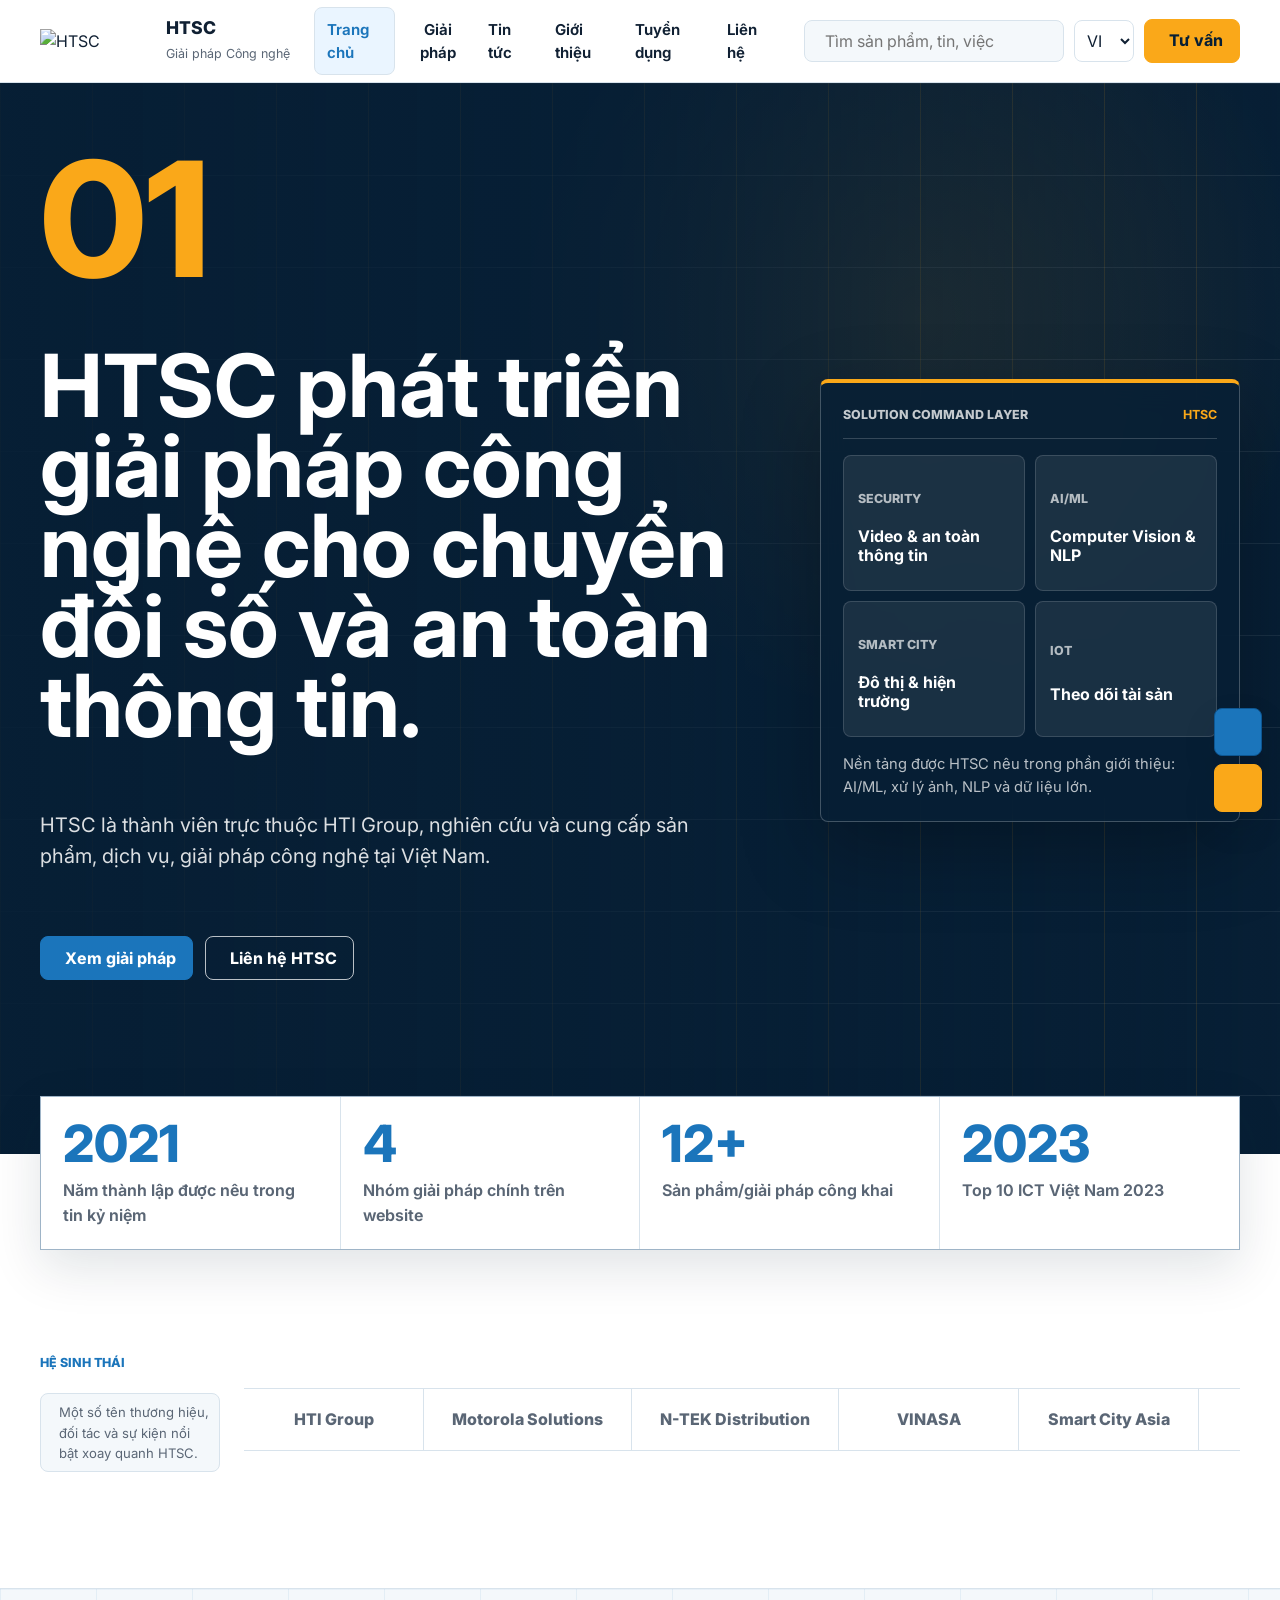
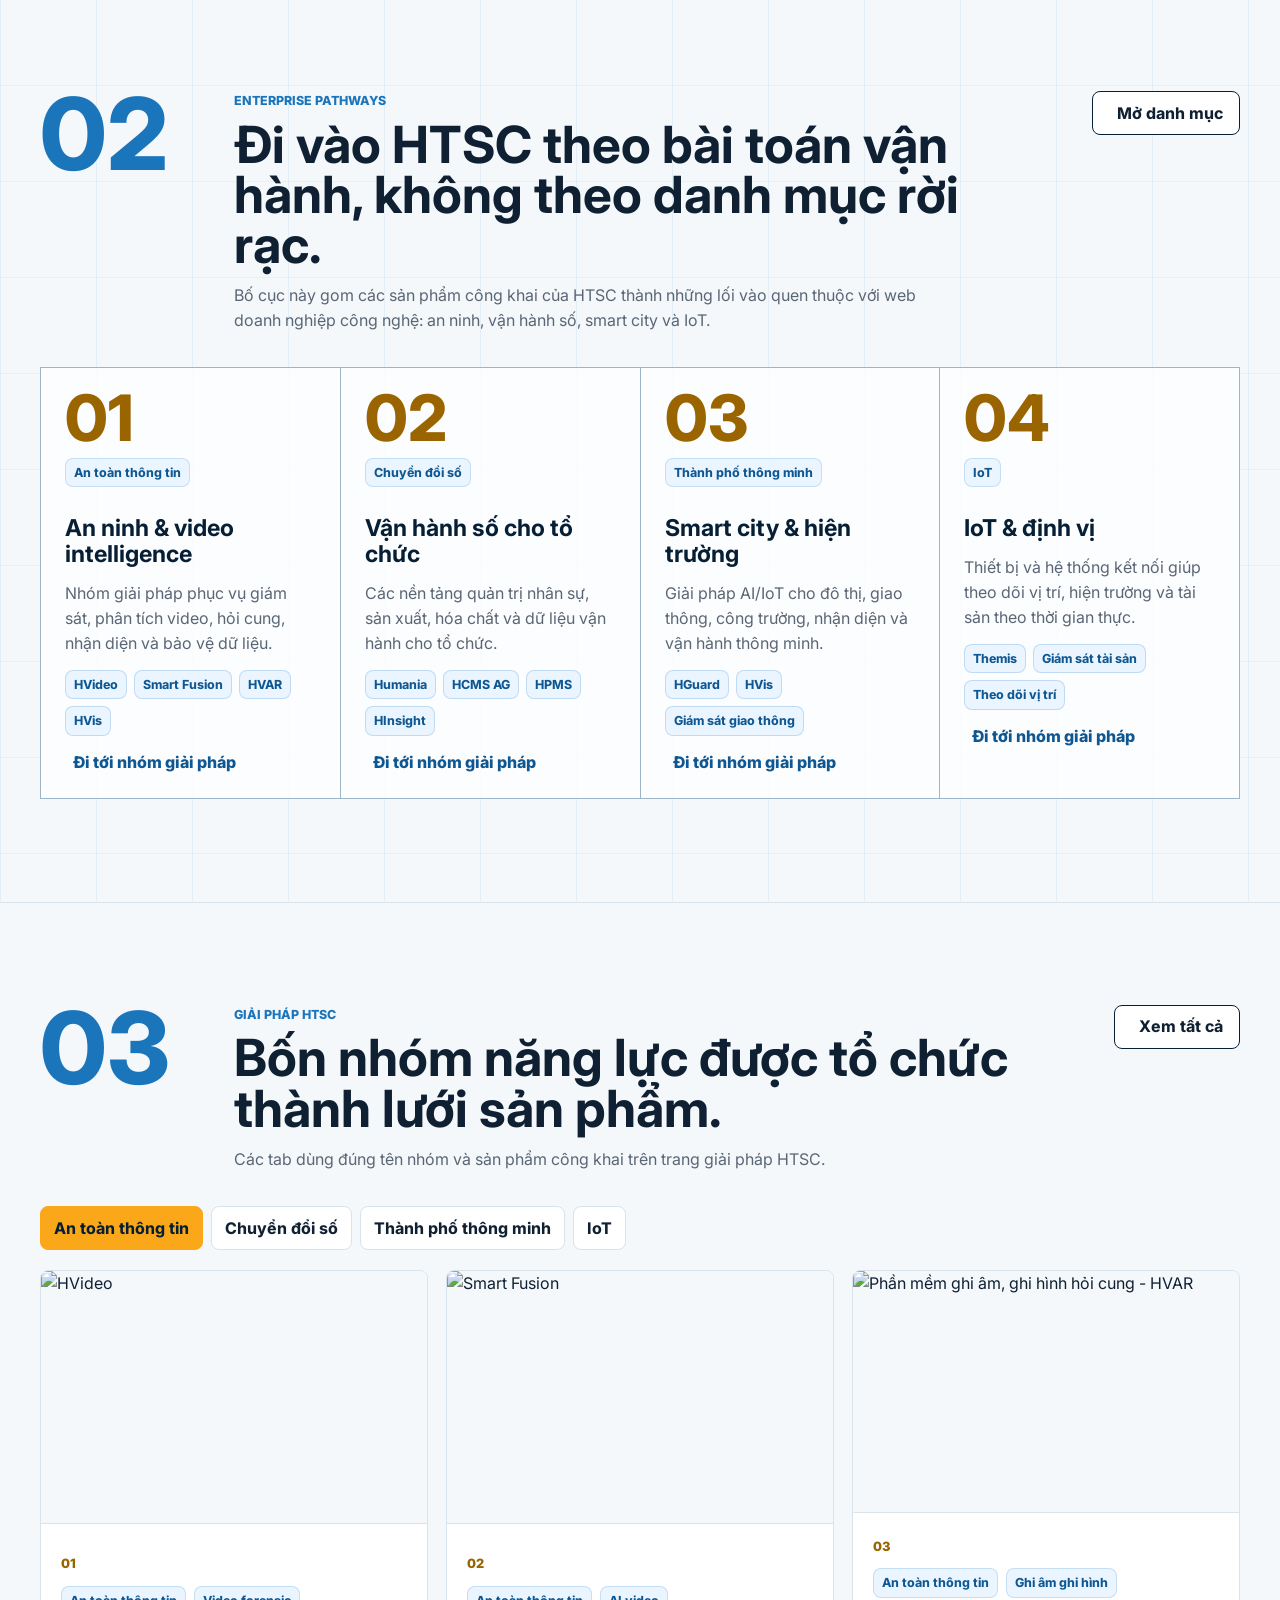
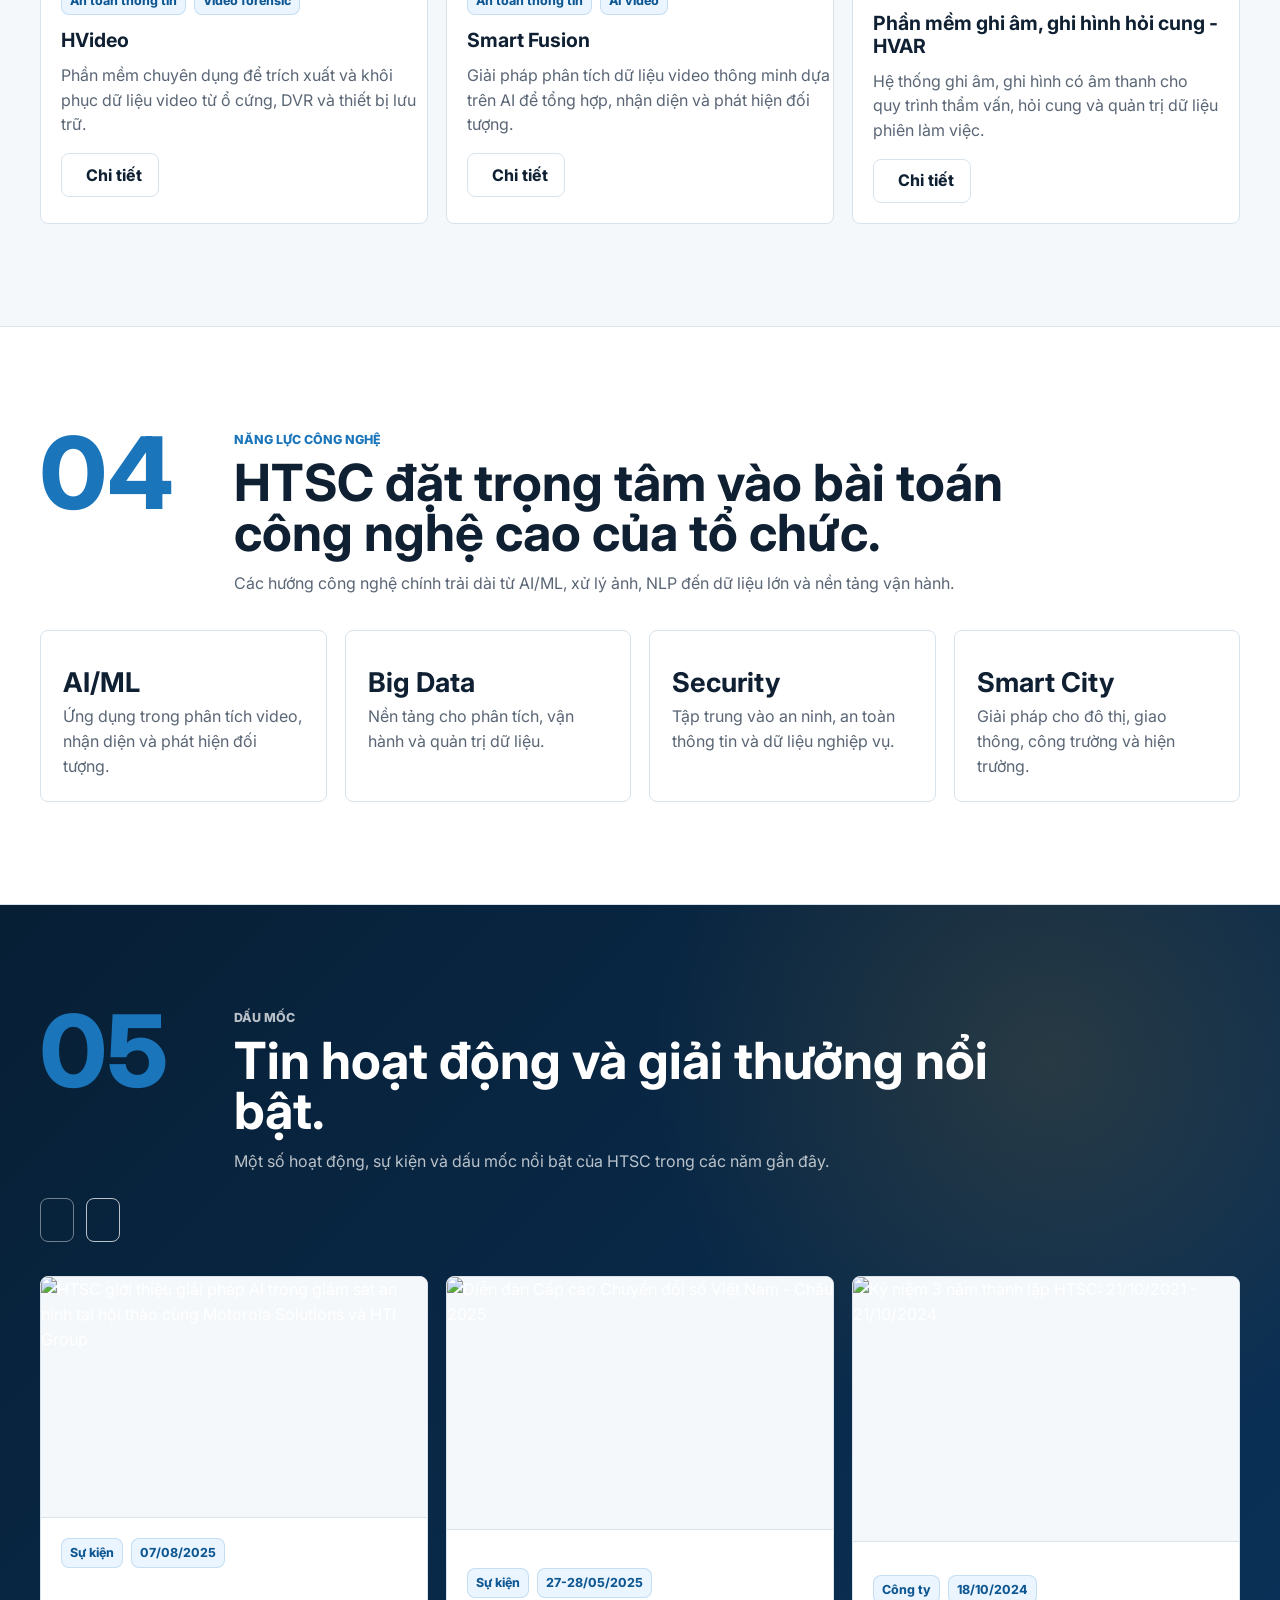
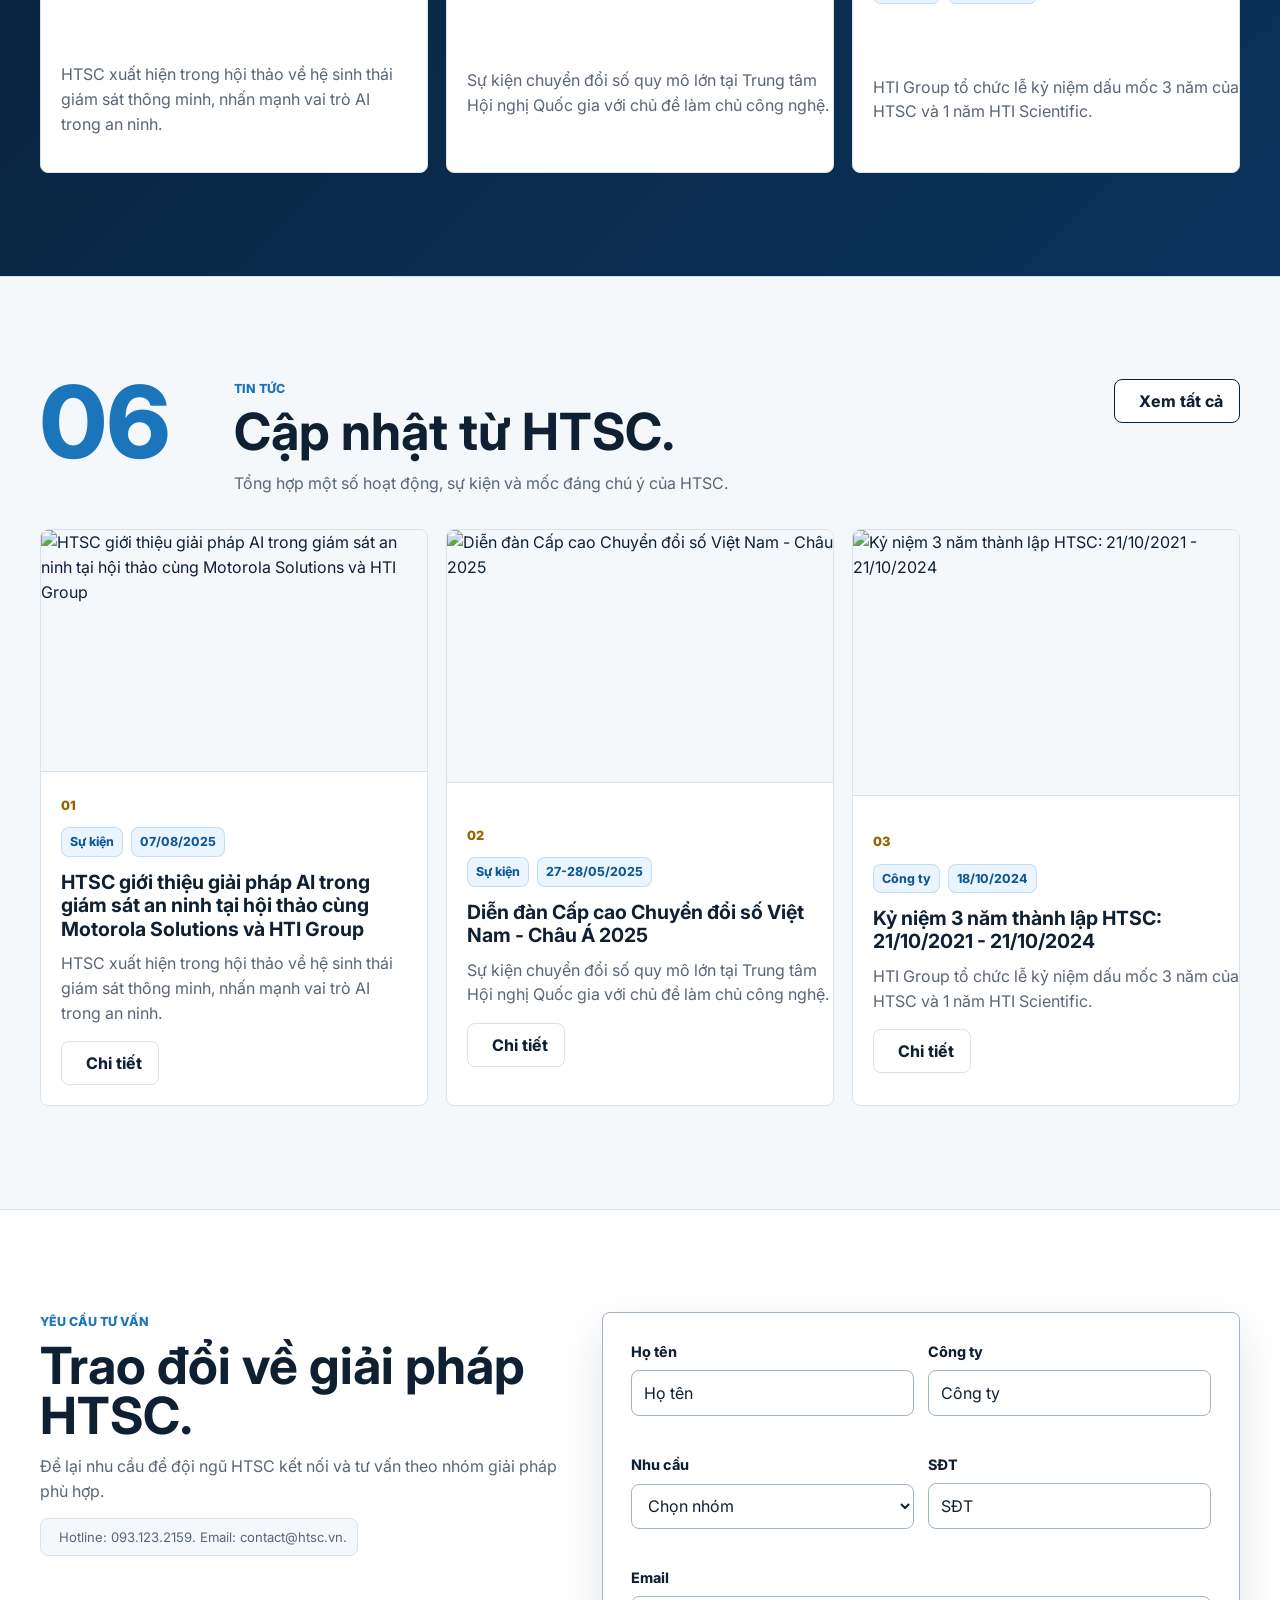
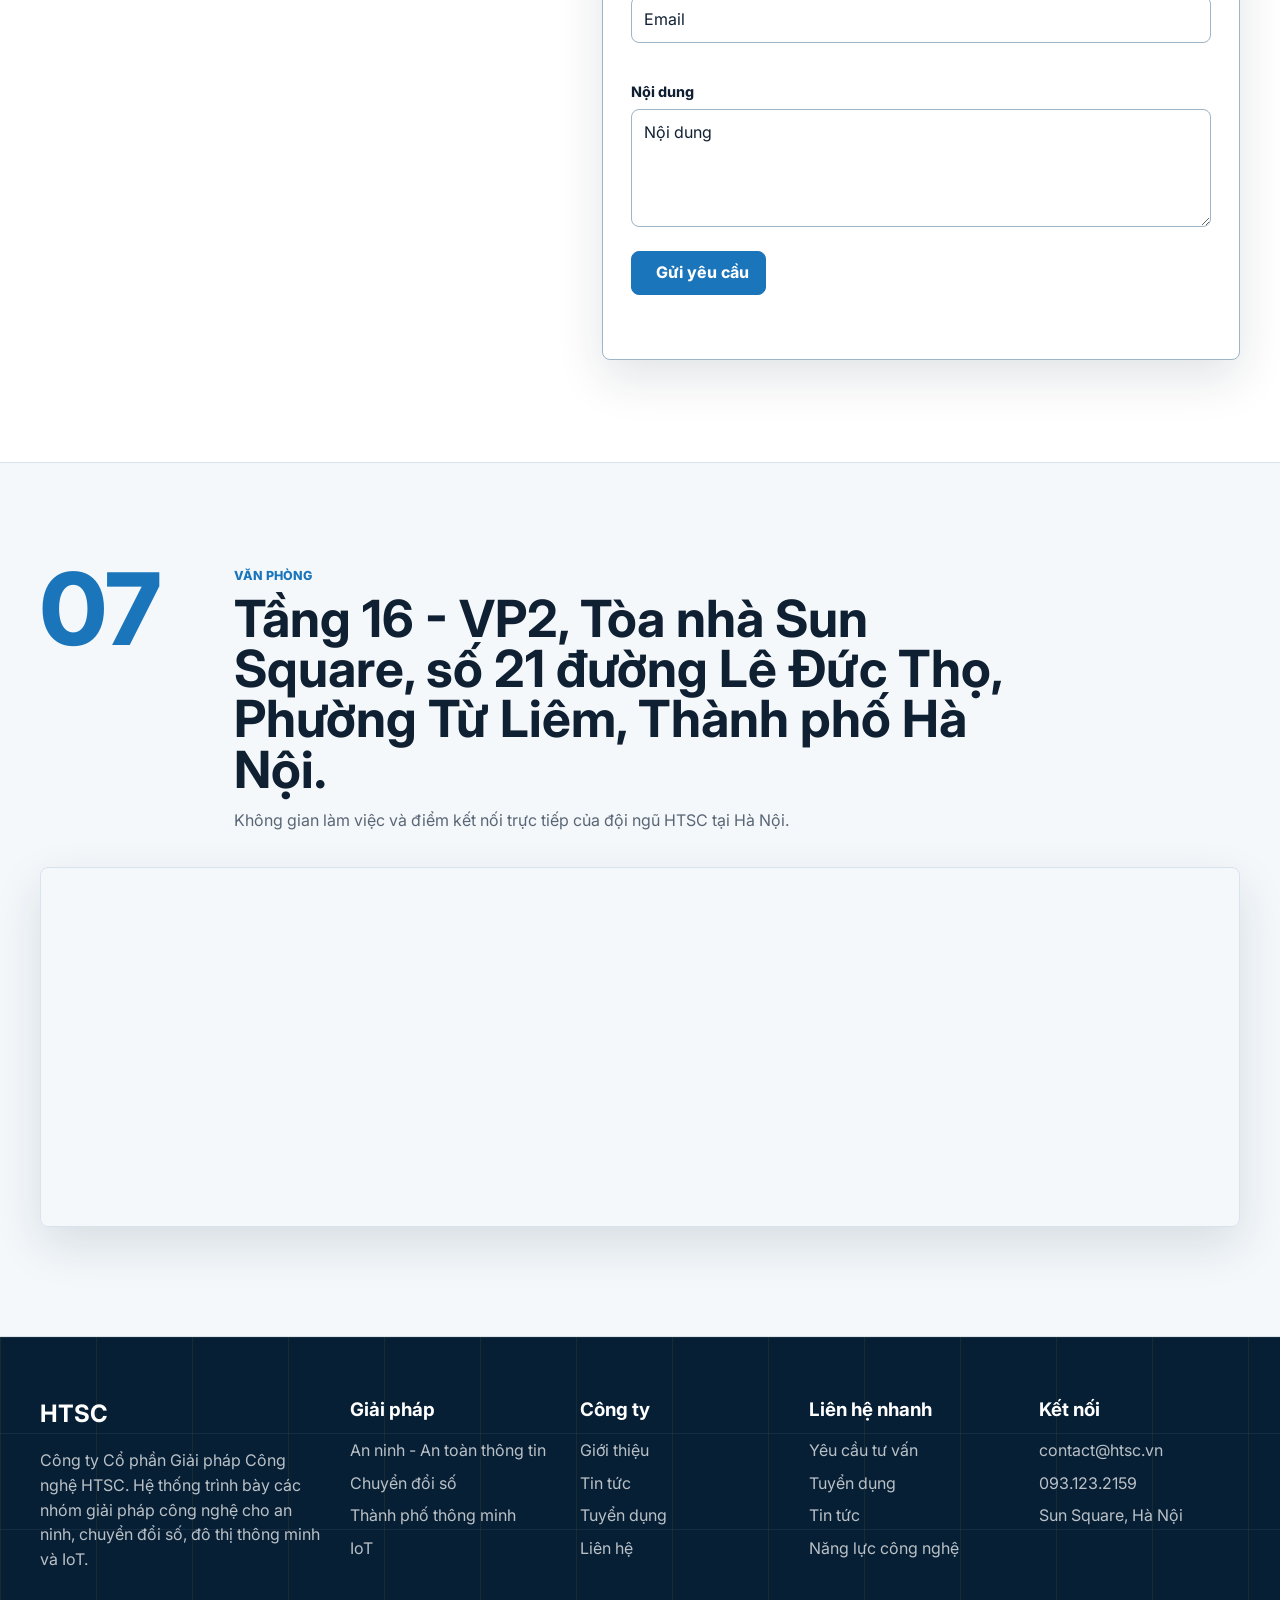
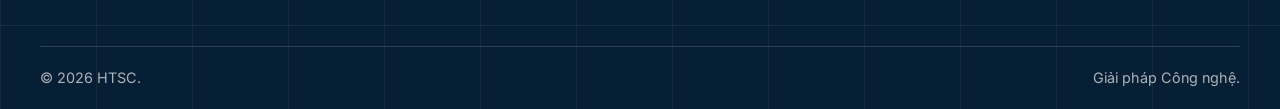
==== commit e37f6fc1: "feat: full Vietnamese/English translation with working language switcher - Complete data-i18n covera" ====
--- a/index.html
+++ b/index.html
@@ -30,26 +30,26 @@
       </button>
 
       <nav class="main-nav" aria-label="Điều hướng chính">
-        <a class="active" href="index.html">Trang chủ</a>
+        <a class="active" href="index.html" data-nav-home data-i18n="nav.home">Trang chủ</a>
         <div class="nav-item">
-          <button class="mega-trigger " type="button">
-            Giải pháp <i data-lucide="chevron-down"></i>
+          <button class="mega-trigger " type="button" data-nav-solutions>
+            <span data-i18n="nav.solutions">Giải pháp</span> <i data-lucide="chevron-down"></i>
           </button>
           <div class="mega-menu">
             <div class="mega-grid">
               <div class="mega-column">
-                <span class="mega-title">Nhóm giải pháp</span>
-                <a href="solutions.html#security">An ninh - An toàn thông tin</a><a href="solutions.html#digital">Chuyển đổi số</a><a href="solutions.html#smartcity">Thành phố thông minh</a><a href="solutions.html#iot">IoT</a>
+                <span class="mega-title" data-mega-groups data-i18n="mega.groups">Nhóm giải pháp</span>
+                <a href="solutions.html#security" data-cat-security>An ninh - An toàn thông tin</a><a href="solutions.html#digital" data-cat-digital>Chuyển đổi số</a><a href="solutions.html#smartcity" data-cat-smartcity>Thành phố thông minh</a><a href="solutions.html#iot" data-cat-iot>IoT</a>
               </div>
               <div class="mega-column">
-                <span class="mega-title">Sản phẩm nổi bật</span>
+                <span class="mega-title" data-mega-products data-i18n="mega.products">Sản phẩm nổi bật</span>
                 <a href="solution-detail.html">HVideo</a><a href="solution-detail.html">Smart Fusion</a><a href="solution-detail.html">Thiết bị định vị vệ tinh - Themis</a><a href="solution-detail.html">Hệ thống quản lý và phát triển nhân sự - Humania</a><a href="solution-detail.html">Phần mềm quản lý hoá chất, chất chuẩn - HCMS AG</a>
               </div>
               <div class="mega-column">
-                <span class="mega-title">Đi nhanh</span>
-                <a href="solutions.html">Tất cả giải pháp</a>
-                <a href="about.html">Năng lực công nghệ</a>
-                <a href="contact.html">Yêu cầu tư vấn</a>
+                <span class="mega-title" data-mega-quick data-i18n="mega.quick">Đi nhanh</span>
+                <a href="solutions.html" data-mega-all data-i18n="mega.all">Tất cả giải pháp</a>
+                <a href="about.html" data-mega-capabilities>Năng lực công nghệ</a>
+                <a href="contact.html" data-mega-consult>Yêu cầu tư vấn</a>
               </div>
               <div class="mega-image">
                 Bố cục enterprise gateway: chọn nhóm giải pháp, xem năng lực, rồi chuyển sang tư vấn.
@@ -57,7 +57,7 @@
             </div>
           </div>
         </div>
-        <a class="" href="news.html">Tin tức</a><a class="" href="about.html">Giới thiệu</a><a class="" href="careers.html">Tuyển dụng</a><a class="" href="contact.html">Liên hệ</a>
+        <a class="" href="news.html" data-nav-news data-i18n="nav.news">Tin tức</a><a class="" href="about.html" data-nav-about data-i18n="nav.about">Giới thiệu</a><a class="" href="careers.html" data-nav-careers data-i18n="nav.careers">Tuyển dụng</a><a class="" href="contact.html" data-nav-contact data-i18n="nav.contact">Liên hệ</a>
       </nav>
 
       <div class="header-actions">
@@ -65,7 +65,7 @@
           <label class="search-control">
             <i data-lucide="search"></i>
             <span class="sr-only">Tìm kiếm</span>
-            <input type="search" name="q" aria-label="Tìm kiếm toàn site" placeholder="Tìm sản phẩm, tin, việc">
+            <input type="search" name="q" aria-label="Tìm kiếm toàn site" placeholder="Tìm sản phẩm, tin, việc" data-search-placeholder>
           </label>
           <div class="search-results" role="listbox"></div>
         </form>
@@ -73,8 +73,8 @@
           <option value="vi">VI</option>
           <option value="en">EN</option>
         </select>
-        <a class="cta" href="contact.html">
-          <i data-lucide="send"></i>Tư vấn
+        <a class="cta" href="contact.html" data-cta-label>
+          <i data-lucide="send"></i><span data-i18n="header.cta">Tư vấn</span>
         </a>
       </div>
     </div>
@@ -87,11 +87,11 @@
           <article class="swiper-slide hero-slide" style="--hero-image: url('https://htsc.vn/wp-content/uploads/2021/10/Asset-1-100-min.jpg');">
             <div class="hero-content">
               <span class="hero-number">01</span>
-              <h1>HTSC phát triển giải pháp công nghệ cho chuyển đổi số và an toàn thông tin.</h1>
-              <p>HTSC là thành viên trực thuộc HTI Group, nghiên cứu và cung cấp sản phẩm, dịch vụ, giải pháp công nghệ tại Việt Nam.</p>
+              <h1 data-i18n="hero.01.title">HTSC phát triển giải pháp công nghệ cho chuyển đổi số và an toàn thông tin.</h1>
+              <p data-i18n="hero.01.desc">HTSC là thành viên trực thuộc HTI Group, nghiên cứu và cung cấp sản phẩm, dịch vụ, giải pháp công nghệ tại Việt Nam.</p>
               <div class="hero-actions">
-                <a class="btn" href="solutions.html"><i data-lucide="layers-3"></i>Xem giải pháp</a>
-                <a class="btn-secondary" href="contact.html"><i data-lucide="calendar-check"></i>Liên hệ HTSC</a>
+                <a class="btn" href="solutions.html"><i data-lucide="layers-3"></i><span data-i18n="hero.01.btn1">Xem giải pháp</span></a>
+                <a class="btn-secondary" href="contact.html"><i data-lucide="calendar-check"></i><span data-i18n="hero.01.btn2">Liên hệ HTSC</span></a>
               </div>
               
     <aside class="hero-signal-panel reveal" aria-label="Solution command layer">
@@ -104,35 +104,35 @@
           <div class="signal-item">
             <i data-lucide="shield-check"></i>
             <span>Security</span>
-            <strong>Video &amp; an toàn thông tin</strong>
+            <strong data-i18n="hero.signal.security">Video &amp; an toàn thông tin</strong>
           </div>
           <div class="signal-item">
             <i data-lucide="cpu"></i>
             <span>AI/ML</span>
-            <strong>Computer Vision &amp; NLP</strong>
+            <strong data-i18n="hero.signal.ai">Computer Vision &amp; NLP</strong>
           </div>
           <div class="signal-item">
             <i data-lucide="building-2"></i>
             <span>Smart City</span>
-            <strong>Đô thị &amp; hiện trường</strong>
+            <strong data-i18n="hero.signal.city">Đô thị &amp; hiện trường</strong>
           </div>
           <div class="signal-item">
             <i data-lucide="radio-tower"></i>
             <span>IoT</span>
-            <strong>Theo dõi tài sản</strong>
-          </div>
-      </div>
-      <p>Nền tảng được HTSC nêu trong phần giới thiệu: AI/ML, xử lý ảnh, NLP và dữ liệu lớn.</p>
+            <strong data-i18n="hero.signal.iot">Theo dõi tài sản</strong>
+          </div>
+      </div>
+      <p data-i18n="hero.signal.platform">Nền tảng được HTSC nêu trong phần giới thiệu: AI/ML, xử lý ảnh, NLP và dữ liệu lớn.</p>
     </aside>
             </div>
           </article>
           <article class="swiper-slide hero-slide" style="--hero-image: url('https://htsc.vn/wp-content/uploads/2025/12/san-pham-htsc-01.png');">
             <div class="hero-content">
               <span class="hero-number">02</span>
-              <h2>AI/ML, xử lý ảnh, xử lý ngôn ngữ tự nhiên và dữ liệu lớn.</h2>
-              <p>Các nhóm công nghệ được HTSC dùng làm nền tảng cho sản phẩm an ninh, chuyển đổi số và thành phố thông minh.</p>
+              <h2 data-i18n="hero.02.title">AI/ML, xử lý ảnh, xử lý ngôn ngữ tự nhiên và dữ liệu lớn.</h2>
+              <p data-i18n="hero.02.desc">Các nhóm công nghệ được HTSC dùng làm nền tảng cho sản phẩm an ninh, chuyển đổi số và thành phố thông minh.</p>
               <div class="hero-actions">
-                <a class="btn" href="solution-detail.html"><i data-lucide="brain-circuit"></i>Xem HVideo</a>
+                <a class="btn" href="solution-detail.html"><i data-lucide="brain-circuit"></i><span data-i18n="hero.02.btn1">Xem HVideo</span></a>
               </div>
               
     <aside class="hero-signal-panel reveal" aria-label="AI capability stack">
@@ -145,35 +145,35 @@
           <div class="signal-item">
             <i data-lucide="shield-check"></i>
             <span>Security</span>
-            <strong>Video &amp; an toàn thông tin</strong>
+            <strong data-i18n="hero.signal.security">Video &amp; an toàn thông tin</strong>
           </div>
           <div class="signal-item">
             <i data-lucide="cpu"></i>
             <span>AI/ML</span>
-            <strong>Computer Vision &amp; NLP</strong>
+            <strong data-i18n="hero.signal.ai">Computer Vision &amp; NLP</strong>
           </div>
           <div class="signal-item">
             <i data-lucide="building-2"></i>
             <span>Smart City</span>
-            <strong>Đô thị &amp; hiện trường</strong>
+            <strong data-i18n="hero.signal.city">Đô thị &amp; hiện trường</strong>
           </div>
           <div class="signal-item">
             <i data-lucide="radio-tower"></i>
             <span>IoT</span>
-            <strong>Theo dõi tài sản</strong>
-          </div>
-      </div>
-      <p>Nền tảng được HTSC nêu trong phần giới thiệu: AI/ML, xử lý ảnh, NLP và dữ liệu lớn.</p>
+            <strong data-i18n="hero.signal.iot">Theo dõi tài sản</strong>
+          </div>
+      </div>
+      <p data-i18n="hero.signal.platform">Nền tảng được HTSC nêu trong phần giới thiệu: AI/ML, xử lý ảnh, NLP và dữ liệu lớn.</p>
     </aside>
             </div>
           </article>
           <article class="swiper-slide hero-slide" style="--hero-image: url('https://htsc.vn/wp-content/uploads/2021/10/career-path-htsc.jpg');">
             <div class="hero-content">
               <span class="hero-number">03</span>
-              <h2>Đội ngũ công nghệ đang tuyển AI, dữ liệu, phần mềm, presales và quản lý dự án.</h2>
-              <p>Các vị trí tuyển dụng được lấy từ mục Tuyển dụng trên website HTSC.</p>
+              <h2 data-i18n="hero.03.title">Đội ngũ công nghệ đang tuyển AI, dữ liệu, phần mềm, presales và quản lý dự án.</h2>
+              <p data-i18n="hero.03.desc">Các vị trí tuyển dụng được lấy từ mục Tuyển dụng trên website HTSC.</p>
               <div class="hero-actions">
-                <a class="btn" href="careers.html"><i data-lucide="briefcase-business"></i>Vị trí tuyển dụng</a>
+                <a class="btn" href="careers.html"><i data-lucide="briefcase-business"></i><span data-i18n="hero.03.btn1">Vị trí tuyển dụng</span></a>
               </div>
               
     <aside class="hero-signal-panel reveal" aria-label="Talent &amp; delivery">
@@ -186,25 +186,25 @@
           <div class="signal-item">
             <i data-lucide="shield-check"></i>
             <span>Security</span>
-            <strong>Video &amp; an toàn thông tin</strong>
+            <strong data-i18n="hero.signal.security">Video &amp; an toàn thông tin</strong>
           </div>
           <div class="signal-item">
             <i data-lucide="cpu"></i>
             <span>AI/ML</span>
-            <strong>Computer Vision &amp; NLP</strong>
+            <strong data-i18n="hero.signal.ai">Computer Vision &amp; NLP</strong>
           </div>
           <div class="signal-item">
             <i data-lucide="building-2"></i>
             <span>Smart City</span>
-            <strong>Đô thị &amp; hiện trường</strong>
+            <strong data-i18n="hero.signal.city">Đô thị &amp; hiện trường</strong>
           </div>
           <div class="signal-item">
             <i data-lucide="radio-tower"></i>
             <span>IoT</span>
-            <strong>Theo dõi tài sản</strong>
-          </div>
-      </div>
-      <p>Nền tảng được HTSC nêu trong phần giới thiệu: AI/ML, xử lý ảnh, NLP và dữ liệu lớn.</p>
+            <strong data-i18n="hero.signal.iot">Theo dõi tài sản</strong>
+          </div>
+      </div>
+      <p data-i18n="hero.signal.platform">Nền tảng được HTSC nêu trong phần giới thiệu: AI/ML, xử lý ảnh, NLP và dữ liệu lớn.</p>
     </aside>
             </div>
           </article>
@@ -215,20 +215,20 @@
 
     <section class="stats-bar">
       <div class="container">
-        <div class="stats-grid" aria-label="Mốc thông tin HTSC">
-          <div class="stat-item"><span class="stat-value" data-counter="2021">0</span><span class="stat-label">Năm thành lập được nêu trong tin kỷ niệm</span></div>
-          <div class="stat-item"><span class="stat-value" data-counter="4">0</span><span class="stat-label">Nhóm giải pháp chính trên website</span></div>
-          <div class="stat-item"><span class="stat-value" data-counter="12" data-suffix="+">0+</span><span class="stat-label">Sản phẩm/giải pháp công khai</span></div>
-          <div class="stat-item"><span class="stat-value" data-counter="2023">0</span><span class="stat-label">Top 10 ICT Việt Nam 2023</span></div>
-        </div>
+<div class="stats-grid" aria-label="Mốc thông tin HTSC">
+           <div class="stat-item"><span class="stat-value" data-counter="2021">0</span><span class="stat-label" data-i18n="stat.2021">Năm thành lập được nêu trong tin kỷ niệm</span></div>
+           <div class="stat-item"><span class="stat-value" data-counter="4">0</span><span class="stat-label" data-i18n="stat.4">Nhóm giải pháp chính trên website</span></div>
+           <div class="stat-item"><span class="stat-value" data-counter="12" data-suffix="+">0+</span><span class="stat-label" data-i18n="stat.12">Sản phẩm/giải pháp công khai</span></div>
+           <div class="stat-item"><span class="stat-value" data-counter="2023">0</span><span class="stat-label" data-i18n="stat.2023">Top 10 ICT Việt Nam 2023</span></div>
+         </div>
       </div>
     </section>
 
     <section class="section">
       <div class="container logo-strip">
         <div>
-          <span class="eyebrow">Hệ sinh thái</span>
-          <p class="prototype-note"><i data-lucide="sparkles"></i>Một số tên thương hiệu, đối tác và sự kiện nổi bật xoay quanh HTSC.</p>
+<span class="eyebrow" data-i18n="eyebrow.ecosystem">Hệ sinh thái</span>
+           <p class="prototype-note"><i data-lucide="sparkles"></i><span data-i18n="ecosystem.note">Một số tên thương hiệu, đối tác và sự kiện nổi bật xoay quanh HTSC.</span></p>
         </div>
         <div class="logo-track" aria-label="Hệ sinh thái kết nối của HTSC">
           <div class="logo-marquee">
@@ -243,53 +243,53 @@
         <div class="section-header">
           <span class="section-number">02</span>
           <div class="section-title">
-            <span class="eyebrow">Enterprise pathways</span>
-            <h2>Đi vào HTSC theo bài toán vận hành, không theo danh mục rời rạc.</h2>
-            <p>Bố cục này gom các sản phẩm công khai của HTSC thành những lối vào quen thuộc với web doanh nghiệp công nghệ: an ninh, vận hành số, smart city và IoT.</p>
-          </div>
-          <a class="btn-secondary" href="solutions.html"><i data-lucide="arrow-right"></i>Mở danh mục</a>
+<span class="eyebrow">Enterprise pathways</span>
+             <h2 data-i18n="section.02.title">Đi vào HTSC theo bài toán vận hành, không theo danh mục rời rạc.</h2>
+             <p data-i18n="section.02.desc">Bố cục này gom các sản phẩm công khai của HTSC thành những lối vào quen thuộc với web doanh nghiệp công nghệ: an ninh, vận hành số, smart city và IoT.</p>
+          </div>
+          <a class="btn-secondary" href="solutions.html"><i data-lucide="arrow-right"></i><span data-i18n="section.02.btn">Mở danh mục</span></a>
         </div>
         <div class="pathway-grid">
           
     <article class="pathway-card reveal" style="--reveal-index: 0;">
       <span class="pathway-number">01</span>
-      <div class="tag-row"><span class="tag">An toàn thông tin</span></div>
-      <h3>An ninh &amp; video intelligence</h3>
-      <p>Nhóm giải pháp phục vụ giám sát, phân tích video, hỏi cung, nhận diện và bảo vệ dữ liệu.</p>
+      <div class="tag-row"><span class="tag" data-i18n="path.01.tag">An toàn thông tin</span></div>
+      <h3 data-i18n="path.01.title">An ninh &amp; video intelligence</h3>
+      <p data-i18n="path.01.desc">Nhóm giải pháp phục vụ giám sát, phân tích video, hỏi cung, nhận diện và bảo vệ dữ liệu.</p>
       <div class="pathway-products">
         <span>HVideo</span><span>Smart Fusion</span><span>HVAR</span><span>HVis</span>
       </div>
-      <a class="text-link" href="solutions.html#security"><i data-lucide="arrow-right"></i>Đi tới nhóm giải pháp</a>
+      <a class="text-link" href="solutions.html#security"><i data-lucide="arrow-right"></i><span data-i18n="path.01.link">Đi tới nhóm giải pháp</span></a>
     </article>
     <article class="pathway-card reveal" style="--reveal-index: 1;">
       <span class="pathway-number">02</span>
-      <div class="tag-row"><span class="tag">Chuyển đổi số</span></div>
-      <h3>Vận hành số cho tổ chức</h3>
-      <p>Các nền tảng quản trị nhân sự, sản xuất, hóa chất và dữ liệu vận hành cho tổ chức.</p>
+      <div class="tag-row"><span class="tag" data-i18n="path.02.tag">Chuyển đổi số</span></div>
+      <h3 data-i18n="path.02.title">Vận hành số cho tổ chức</h3>
+      <p data-i18n="path.02.desc">Các nền tảng quản trị nhân sự, sản xuất, hóa chất và dữ liệu vận hành cho tổ chức.</p>
       <div class="pathway-products">
         <span>Humania</span><span>HCMS AG</span><span>HPMS</span><span>HInsight</span>
       </div>
-      <a class="text-link" href="solutions.html#digital"><i data-lucide="arrow-right"></i>Đi tới nhóm giải pháp</a>
+      <a class="text-link" href="solutions.html#digital"><i data-lucide="arrow-right"></i><span data-i18n="path.02.link">Đi tới nhóm giải pháp</span></a>
     </article>
     <article class="pathway-card reveal" style="--reveal-index: 2;">
       <span class="pathway-number">03</span>
-      <div class="tag-row"><span class="tag">Thành phố thông minh</span></div>
-      <h3>Smart city &amp; hiện trường</h3>
-      <p>Giải pháp AI/IoT cho đô thị, giao thông, công trường, nhận diện và vận hành thông minh.</p>
+      <div class="tag-row"><span class="tag" data-i18n="path.03.tag">Thành phố thông minh</span></div>
+      <h3 data-i18n="path.03.title">Smart city &amp; hiện trường</h3>
+      <p data-i18n="path.03.desc">Giải pháp AI/IoT cho đô thị, giao thông, công trường, nhận diện và vận hành thông minh.</p>
       <div class="pathway-products">
         <span>HGuard</span><span>HVis</span><span>Giám sát giao thông</span>
       </div>
-      <a class="text-link" href="solutions.html#smartcity"><i data-lucide="arrow-right"></i>Đi tới nhóm giải pháp</a>
+      <a class="text-link" href="solutions.html#smartcity"><i data-lucide="arrow-right"></i><span data-i18n="path.03.link">Đi tới nhóm giải pháp</span></a>
     </article>
     <article class="pathway-card reveal" style="--reveal-index: 3;">
       <span class="pathway-number">04</span>
-      <div class="tag-row"><span class="tag">IoT</span></div>
-      <h3>IoT &amp; định vị</h3>
-      <p>Thiết bị và hệ thống kết nối giúp theo dõi vị trí, hiện trường và tài sản theo thời gian thực.</p>
+      <div class="tag-row"><span class="tag" data-i18n="path.04.tag">IoT</span></div>
+      <h3 data-i18n="path.04.title">IoT &amp; định vị</h3>
+      <p data-i18n="path.04.desc">Thiết bị và hệ thống kết nối giúp theo dõi vị trí, hiện trường và tài sản theo thời gian thực.</p>
       <div class="pathway-products">
         <span>Themis</span><span>Giám sát tài sản</span><span>Theo dõi vị trí</span>
       </div>
-      <a class="text-link" href="solutions.html#iot"><i data-lucide="arrow-right"></i>Đi tới nhóm giải pháp</a>
+      <a class="text-link" href="solutions.html#iot"><i data-lucide="arrow-right"></i><span data-i18n="path.04.link">Đi tới nhóm giải pháp</span></a>
     </article>
         </div>
       </div>
@@ -300,16 +300,16 @@
         <div class="section-header">
           <span class="section-number">03</span>
           <div class="section-title">
-            <span class="eyebrow">Giải pháp HTSC</span>
-            <h2>Bốn nhóm năng lực được tổ chức thành lưới sản phẩm.</h2>
-            <p>Các tab dùng đúng tên nhóm và sản phẩm công khai trên trang giải pháp HTSC.</p>
-          </div>
-          <a class="btn-secondary" href="solutions.html"><i data-lucide="arrow-right"></i>Xem tất cả</a>
+<span class="eyebrow" data-i18n="section.03.eyebrow">Giải pháp HTSC</span>
+             <h2 data-i18n="section.03.title">Bốn nhóm năng lực được tổ chức thành lưới sản phẩm.</h2>
+             <p data-i18n="section.03.desc">Các tab dùng đúng tên nhóm và sản phẩm công khai trên trang giải pháp HTSC.</p>
+          </div>
+          <a class="btn-secondary" href="solutions.html"><i data-lucide="arrow-right"></i><span data-i18n="section.03.btn">Xem tất cả</span></a>
         </div>
         <div class="tabs" data-tabs>
-          <div class="tab-list" role="tablist" aria-label="Nhóm giải pháp">
-            <button class="tab-button" type="button" data-tab-target="security" aria-selected="true">An toàn thông tin</button><button class="tab-button" type="button" data-tab-target="digital" aria-selected="false">Chuyển đổi số</button><button class="tab-button" type="button" data-tab-target="smartcity" aria-selected="false">Thành phố thông minh</button><button class="tab-button" type="button" data-tab-target="iot" aria-selected="false">IoT</button>
-          </div>
+<div class="tab-list" role="tablist" aria-label="Nhóm giải pháp">
+             <button class="tab-button" type="button" data-tab-target="security" aria-selected="true" data-i18n="tab.security">An toàn thông tin</button><button class="tab-button" type="button" data-tab-target="digital" aria-selected="false" data-i18n="tab.digital">Chuyển đổi số</button><button class="tab-button" type="button" data-tab-target="smartcity" aria-selected="false" data-i18n="tab.smartcity">Thành phố thông minh</button><button class="tab-button" type="button" data-tab-target="iot" aria-selected="false" data-i18n="tab.iot">IoT</button>
+           </div>
           
           <div class="tab-panel is-active" data-tab-panel="security">
             <div class="product-grid">
@@ -320,9 +320,9 @@
         <div class="tag-row"><span class="tag">An toàn thông tin</span><span class="tag">Video forensic</span></div>
         <h3>HVideo</h3>
         <p>Phần mềm chuyên dụng để trích xuất và khôi phục dữ liệu video từ ổ cứng, DVR và thiết bị lưu trữ.</p>
-        <div class="hero-actions">
-          <a class="btn-ghost" href="solution-detail.html"><i data-lucide="file-text"></i>Chi tiết</a>
-        </div>
+<div class="hero-actions">
+           <a class="btn-ghost" href="solution-detail.html"><i data-lucide="file-text"></i><span data-i18n="btn.details">Chi tiết</span></a>
+         </div>
       </div>
     </article>
     <article class="product-card reveal" style="--reveal-index: 1;" data-card data-card-item data-category="security" data-title="Smart Fusion" data-summary="Giải pháp phân tích dữ liệu video thông minh dựa trên AI để tổng hợp, nhận diện và phát hiện đối tượng." data-keywords="Smart Fusion AI video Giải pháp phân tích dữ liệu video thông minh dựa trên AI để tổng hợp, nhận diện và phát hiện đối tượng. An toàn thông tin Phân tích video bằng AI Nhận diện và phát hiện đối tượng Tổng hợp báo cáo chi tiết" data-order="2">
@@ -332,9 +332,9 @@
         <div class="tag-row"><span class="tag">An toàn thông tin</span><span class="tag">AI video</span></div>
         <h3>Smart Fusion</h3>
         <p>Giải pháp phân tích dữ liệu video thông minh dựa trên AI để tổng hợp, nhận diện và phát hiện đối tượng.</p>
-        <div class="hero-actions">
-          <a class="btn-ghost" href="solution-detail.html"><i data-lucide="file-text"></i>Chi tiết</a>
-        </div>
+<div class="hero-actions">
+           <a class="btn-ghost" href="solution-detail.html"><i data-lucide="file-text"></i><span data-i18n="btn.details">Chi tiết</span></a>
+         </div>
       </div>
     </article>
     <article class="product-card reveal" style="--reveal-index: 2;" data-card data-card-item data-category="security" data-title="Phần mềm ghi âm, ghi hình hỏi cung - HVAR" data-summary="Hệ thống ghi âm, ghi hình có âm thanh cho quy trình thẩm vấn, hỏi cung và quản trị dữ liệu phiên làm việc." data-keywords="Phần mềm ghi âm, ghi hình hỏi cung - HVAR Ghi âm ghi hình Hệ thống ghi âm, ghi hình có âm thanh cho quy trình thẩm vấn, hỏi cung và quản trị dữ liệu phiên làm việc. An toàn thông tin Quản lý phiên thẩm vấn Quản lý người dùng và thiết bị Bảo mật dữ liệu phiên" data-order="3">
@@ -344,9 +344,9 @@
         <div class="tag-row"><span class="tag">An toàn thông tin</span><span class="tag">Ghi âm ghi hình</span></div>
         <h3>Phần mềm ghi âm, ghi hình hỏi cung - HVAR</h3>
         <p>Hệ thống ghi âm, ghi hình có âm thanh cho quy trình thẩm vấn, hỏi cung và quản trị dữ liệu phiên làm việc.</p>
-        <div class="hero-actions">
-          <a class="btn-ghost" href="solution-detail.html"><i data-lucide="file-text"></i>Chi tiết</a>
-        </div>
+<div class="hero-actions">
+           <a class="btn-ghost" href="solution-detail.html"><i data-lucide="file-text"></i><span data-i18n="btn.details">Chi tiết</span></a>
+         </div>
       </div>
     </article></div>
           </div>
@@ -359,9 +359,9 @@
         <div class="tag-row"><span class="tag">Chuyển đổi số</span><span class="tag">Nhân sự</span></div>
         <h3>Hệ thống quản lý và phát triển nhân sự - Humania</h3>
         <p>Nền tảng quản lý nhân sự, dữ liệu, phúc lợi, hiệu suất và quy trình vận hành nhân sự.</p>
-        <div class="hero-actions">
-          <a class="btn-ghost" href="solution-detail.html"><i data-lucide="file-text"></i>Chi tiết</a>
-        </div>
+<div class="hero-actions">
+           <a class="btn-ghost" href="solution-detail.html"><i data-lucide="file-text"></i><span data-i18n="btn.details">Chi tiết</span></a>
+         </div>
       </div>
     </article>
     <article class="product-card reveal" style="--reveal-index: 1;" data-card data-card-item data-category="digital" data-title="Phần mềm quản lý hoá chất, chất chuẩn - HCMS AG" data-summary="Phần mềm quản lý hoá chất và chất chuẩn, hỗ trợ truy xuất tài liệu, mẫu và báo cáo vận hành." data-keywords="Phần mềm quản lý hoá chất, chất chuẩn - HCMS AG Quản trị dữ liệu Phần mềm quản lý hoá chất và chất chuẩn, hỗ trợ truy xuất tài liệu, mẫu và báo cáo vận hành. Chuyển đổi số Quản lý hóa chất và chất chuẩn Truy xuất tài liệu nhanh Tạo báo cáo theo nghiệp vụ" data-order="2">
@@ -371,9 +371,9 @@
         <div class="tag-row"><span class="tag">Chuyển đổi số</span><span class="tag">Quản trị dữ liệu</span></div>
         <h3>Phần mềm quản lý hoá chất, chất chuẩn - HCMS AG</h3>
         <p>Phần mềm quản lý hoá chất và chất chuẩn, hỗ trợ truy xuất tài liệu, mẫu và báo cáo vận hành.</p>
-        <div class="hero-actions">
-          <a class="btn-ghost" href="solution-detail.html"><i data-lucide="file-text"></i>Chi tiết</a>
-        </div>
+<div class="hero-actions">
+           <a class="btn-ghost" href="solution-detail.html"><i data-lucide="file-text"></i><span data-i18n="btn.details">Chi tiết</span></a>
+         </div>
       </div>
     </article>
     <article class="product-card reveal" style="--reveal-index: 2;" data-card data-card-item data-category="digital" data-title="Phần mềm điều hành sản xuất - HPMS" data-summary="Công cụ điều hành sản xuất với lệnh sản xuất, ký xác nhận và báo cáo bàn giao ca." data-keywords="Phần mềm điều hành sản xuất - HPMS Sản xuất Công cụ điều hành sản xuất với lệnh sản xuất, ký xác nhận và báo cáo bàn giao ca. Chuyển đổi số Tạo và truy xuất lệnh Ký bằng vân tay, thẻ hoặc khuôn mặt Báo cáo sau ca và bàn giao ca" data-order="3">
@@ -383,9 +383,9 @@
         <div class="tag-row"><span class="tag">Chuyển đổi số</span><span class="tag">Sản xuất</span></div>
         <h3>Phần mềm điều hành sản xuất - HPMS</h3>
         <p>Công cụ điều hành sản xuất với lệnh sản xuất, ký xác nhận và báo cáo bàn giao ca.</p>
-        <div class="hero-actions">
-          <a class="btn-ghost" href="solution-detail.html"><i data-lucide="file-text"></i>Chi tiết</a>
-        </div>
+<div class="hero-actions">
+           <a class="btn-ghost" href="solution-detail.html"><i data-lucide="file-text"></i><span data-i18n="btn.details">Chi tiết</span></a>
+         </div>
       </div>
     </article></div>
           </div>
@@ -398,9 +398,9 @@
         <div class="tag-row"><span class="tag">Thành phố thông minh</span><span class="tag">Công trường</span></div>
         <h3>Hệ thống giám sát công trường tự động - HGuard</h3>
         <p>Giải pháp giám sát công trường về xâm nhập, trộm cắp, người ra vào, phương tiện, cháy nổ và an toàn lao động.</p>
-        <div class="hero-actions">
-          <a class="btn-ghost" href="solution-detail.html"><i data-lucide="file-text"></i>Chi tiết</a>
-        </div>
+<div class="hero-actions">
+           <a class="btn-ghost" href="solution-detail.html"><i data-lucide="file-text"></i><span data-i18n="btn.details">Chi tiết</span></a>
+         </div>
       </div>
     </article>
     <article class="product-card reveal" style="--reveal-index: 1;" data-card data-card-item data-category="smartcity" data-title="Hệ thống phân tích video - HVis" data-summary="Hỗ trợ phân tích nhiều video, khoanh vùng, truy vết đối tượng và rút ngắn thời gian kiểm tra." data-keywords="Hệ thống phân tích video - HVis Video analytics Hỗ trợ phân tích nhiều video, khoanh vùng, truy vết đối tượng và rút ngắn thời gian kiểm tra. Thành phố thông minh Quản lý nhiều video Truy vết đối tượng Hỗ trợ đa ngôn ngữ" data-order="2">
@@ -410,9 +410,9 @@
         <div class="tag-row"><span class="tag">Thành phố thông minh</span><span class="tag">Video analytics</span></div>
         <h3>Hệ thống phân tích video - HVis</h3>
         <p>Hỗ trợ phân tích nhiều video, khoanh vùng, truy vết đối tượng và rút ngắn thời gian kiểm tra.</p>
-        <div class="hero-actions">
-          <a class="btn-ghost" href="solution-detail.html"><i data-lucide="file-text"></i>Chi tiết</a>
-        </div>
+<div class="hero-actions">
+           <a class="btn-ghost" href="solution-detail.html"><i data-lucide="file-text"></i><span data-i18n="btn.details">Chi tiết</span></a>
+         </div>
       </div>
     </article>
     <article class="product-card reveal" style="--reveal-index: 2;" data-card data-card-item data-category="smartcity" data-title="Hệ thống giám sát vi phạm giao thông" data-summary="Giải pháp nhận diện phương tiện và hỗ trợ phát hiện các hành vi vi phạm giao thông." data-keywords="Hệ thống giám sát vi phạm giao thông Giao thông Giải pháp nhận diện phương tiện và hỗ trợ phát hiện các hành vi vi phạm giao thông. Thành phố thông minh Nhận diện biển số Phát hiện vi phạm Truy vết phương tiện" data-order="3">
@@ -422,9 +422,9 @@
         <div class="tag-row"><span class="tag">Thành phố thông minh</span><span class="tag">Giao thông</span></div>
         <h3>Hệ thống giám sát vi phạm giao thông</h3>
         <p>Giải pháp nhận diện phương tiện và hỗ trợ phát hiện các hành vi vi phạm giao thông.</p>
-        <div class="hero-actions">
-          <a class="btn-ghost" href="solution-detail.html"><i data-lucide="file-text"></i>Chi tiết</a>
-        </div>
+<div class="hero-actions">
+           <a class="btn-ghost" href="solution-detail.html"><i data-lucide="file-text"></i><span data-i18n="btn.details">Chi tiết</span></a>
+         </div>
       </div>
     </article></div>
           </div>
@@ -437,9 +437,9 @@
         <div class="tag-row"><span class="tag">IoT</span><span class="tag">Định vị</span></div>
         <h3>Thiết bị định vị vệ tinh - Themis</h3>
         <p>Thiết bị định vị nhỏ gọn, theo dõi vị trí mục tiêu qua vệ tinh hoặc trạm phát sóng di động.</p>
-        <div class="hero-actions">
-          <a class="btn-ghost" href="solution-detail.html"><i data-lucide="file-text"></i>Chi tiết</a>
-        </div>
+<div class="hero-actions">
+           <a class="btn-ghost" href="solution-detail.html"><i data-lucide="file-text"></i><span data-i18n="btn.details">Chi tiết</span></a>
+         </div>
       </div>
     </article></div>
           </div>
@@ -452,16 +452,16 @@
         <div class="section-header">
           <span class="section-number">04</span>
           <div class="section-title">
-            <span class="eyebrow">Năng lực công nghệ</span>
-            <h2>HTSC đặt trọng tâm vào bài toán công nghệ cao của tổ chức.</h2>
-            <p>Các hướng công nghệ chính trải dài từ AI/ML, xử lý ảnh, NLP đến dữ liệu lớn và nền tảng vận hành.</p>
+<span class="eyebrow" data-i18n="section.04.eyebrow">Năng lực công nghệ</span>
+             <h2 data-i18n="section.04.title">HTSC đặt trọng tâm vào bài toán công nghệ cao của tổ chức.</h2>
+             <p data-i18n="section.04.desc">Các hướng công nghệ chính trải dài từ AI/ML, xử lý ảnh, NLP đến dữ liệu lớn và nền tảng vận hành.</p>
           </div>
         </div>
         <div class="why-grid">
-          <div class="icon-box reveal"><i data-lucide="scan-eye"></i><strong>AI/ML</strong><span>Ứng dụng trong phân tích video, nhận diện và phát hiện đối tượng.</span></div>
-          <div class="icon-box reveal"><i data-lucide="database"></i><strong>Big Data</strong><span>Nền tảng cho phân tích, vận hành và quản trị dữ liệu.</span></div>
-          <div class="icon-box reveal"><i data-lucide="shield-check"></i><strong>Security</strong><span>Tập trung vào an ninh, an toàn thông tin và dữ liệu nghiệp vụ.</span></div>
-          <div class="icon-box reveal"><i data-lucide="building-2"></i><strong>Smart City</strong><span>Giải pháp cho đô thị, giao thông, công trường và hiện trường.</span></div>
+<div class="icon-box reveal"><i data-lucide="scan-eye"></i><strong>AI/ML</strong><span data-i18n="tech.ai">Ứng dụng trong phân tích video, nhận diện và phát hiện đối tượng.</span></div>
+           <div class="icon-box reveal"><i data-lucide="database"></i><strong>Big Data</strong><span data-i18n="tech.bigdata">Nền tảng cho phân tích, vận hành và quản trị dữ liệu.</span></div>
+           <div class="icon-box reveal"><i data-lucide="shield-check"></i><strong>Security</strong><span data-i18n="tech.security">Tập trung vào an ninh, an toàn thông tin và dữ liệu nghiệp vụ.</span></div>
+           <div class="icon-box reveal"><i data-lucide="building-2"></i><strong>Smart City</strong><span data-i18n="tech.smartcity">Giải pháp cho đô thị, giao thông, công trường và hiện trường.</span></div>
         </div>
       </div>
     </section>
@@ -471,9 +471,9 @@
         <div class="section-header">
           <span class="section-number">05</span>
           <div class="section-title">
-            <span class="eyebrow">Dấu mốc</span>
-            <h2>Tin hoạt động và giải thưởng nổi bật.</h2>
-            <p>Một số hoạt động, sự kiện và dấu mốc nổi bật của HTSC trong các năm gần đây.</p>
+<span class="eyebrow" data-i18n="section.05.eyebrow">Dấu mốc</span>
+             <h2 data-i18n="section.05.title">Tin hoạt động và giải thưởng nổi bật.</h2>
+             <p data-i18n="section.05.desc">Một số hoạt động, sự kiện và dấu mốc nổi bật của HTSC trong các năm gần đây.</p>
           </div>
           <div class="hero-actions">
             <button class="btn-secondary case-prev" type="button" aria-label="Tin trước"><i data-lucide="arrow-left"></i></button>
@@ -535,11 +535,11 @@
         <div class="section-header">
           <span class="section-number">06</span>
           <div class="section-title">
-            <span class="eyebrow">Tin tức</span>
-            <h2>Cập nhật từ HTSC.</h2>
-            <p>Tổng hợp một số hoạt động, sự kiện và mốc đáng chú ý của HTSC.</p>
-          </div>
-          <a class="btn-secondary" href="news.html"><i data-lucide="newspaper"></i>Xem tất cả</a>
+<span class="eyebrow" data-i18n="section.06.eyebrow">Tin tức</span>
+             <h2 data-i18n="section.06.title">Cập nhật từ HTSC.</h2>
+             <p data-i18n="section.06.desc">Tổng hợp một số hoạt động, sự kiện và mốc đáng chú ý của HTSC.</p>
+          </div>
+          <a class="btn-secondary" href="news.html"><i data-lucide="newspaper"></i><span data-i18n="section.06.btn">Xem tất cả</span></a>
         </div>
         <div class="news-grid">
     <article class="news-card reveal" style="--reveal-index: 0;" data-card-item data-category="event" data-title="HTSC giới thiệu giải pháp AI trong giám sát an ninh tại hội thảo cùng Motorola Solutions và HTI Group" data-summary="HTSC xuất hiện trong hội thảo về hệ sinh thái giám sát thông minh, nhấn mạnh vai trò AI trong an ninh." data-keywords="HTSC giới thiệu giải pháp AI trong giám sát an ninh tại hội thảo cùng Motorola Solutions và HTI Group Sự kiện 07/08/2025 HTSC xuất hiện trong hội thảo về hệ sinh thái giám sát thông minh, nhấn mạnh vai trò AI trong an ninh.">
@@ -584,49 +584,49 @@
     <section class="section">
       <div class="container form-band">
         <div class="section-title">
-          <span class="eyebrow">Yêu cầu tư vấn</span>
-          <h2>Trao đổi về giải pháp HTSC.</h2>
-          <p>Để lại nhu cầu để đội ngũ HTSC kết nối và tư vấn theo nhóm giải pháp phù hợp.</p>
-          <p class="prototype-note"><i data-lucide="check-circle"></i>Hotline: 093.123.2159. Email: contact@htsc.vn.</p>
+<span class="eyebrow" data-i18n="form.eyebrow">Yêu cầu tư vấn</span>
+           <h2 data-i18n="form.title">Trao đổi về giải pháp HTSC.</h2>
+           <p data-i18n="form.desc">Để lại nhu cầu để đội ngũ HTSC kết nối và tư vấn theo nhóm giải pháp phù hợp.</p>
+           <p class="prototype-note"><i data-lucide="check-circle"></i><span data-i18n="form.note">Hotline: 093.123.2159. Email: contact@htsc.vn.</span></p>
         </div>
         
     <form id="consult-form" class="form-panel" data-validate novalidate>
       <div class="form-grid">
         <div class="form-field">
-          <label for="consult-name">Họ tên</label>
-          <input id="consult-name" name="name" required autocomplete="name">
+<label for="consult-name" data-i18n="form.name">Họ tên</label>
+           <input id="consult-name" name="name" required autocomplete="name" data-i18n="form.name">
           <span class="field-error"></span>
         </div>
         <div class="form-field">
-          <label for="consult-company">Công ty</label>
-          <input id="consult-company" name="company" required autocomplete="organization">
+<label for="consult-company" data-i18n="form.company">Công ty</label>
+           <input id="consult-company" name="company" required autocomplete="organization" data-i18n="form.company">
           <span class="field-error"></span>
         </div>
         <div class="form-field">
-          <label for="consult-sector">Nhu cầu</label>
-          <select id="consult-sector" name="sector" required>
-            <option value="">Chọn nhóm</option>
-            <option>An toàn thông tin</option><option>Chuyển đổi số</option><option>Thành phố thông minh</option><option>IoT</option>
-          </select>
+<label for="consult-sector" data-i18n="form.sector">Nhu cầu</label>
+           <select id="consult-sector" name="sector" required>
+             <option value="" data-i18n="form.sector.placeholder">Chọn nhóm</option>
+             <option data-i18n="cat.security">An toàn thông tin</option><option data-i18n="cat.digital">Chuyển đổi số</option><option data-i18n="cat.smartcity">Thành phố thông minh</option><option data-i18n="cat.iot">IoT</option>
+           </select>
           <span class="field-error"></span>
         </div>
         <div class="form-field">
-          <label for="consult-phone">SĐT</label>
-          <input id="consult-phone" name="phone" required inputmode="tel" autocomplete="tel">
+<label for="consult-phone" data-i18n="form.phone">SĐT</label>
+           <input id="consult-phone" name="phone" required inputmode="tel" autocomplete="tel" data-i18n="form.phone">
           <span class="field-error"></span>
         </div>
         <div class="form-field full">
-          <label for="consult-email">Email</label>
-          <input id="consult-email" name="email" type="email" required autocomplete="email">
+<label for="consult-email" data-i18n="form.email">Email</label>
+           <input id="consult-email" name="email" type="email" required autocomplete="email" data-i18n="form.email">
           <span class="field-error"></span>
         </div>
         <div class="form-field full">
-          <label for="consult-need">Nội dung</label>
-          <textarea id="consult-need" name="need" required></textarea>
+<label for="consult-need" data-i18n="form.message">Nội dung</label>
+           <textarea id="consult-need" name="need" required data-i18n="form.message"></textarea>
           <span class="field-error"></span>
         </div>
       </div>
-      <button class="btn" type="submit"><i data-lucide="send"></i>Gửi yêu cầu</button>
+      <button class="btn" type="submit"><i data-lucide="send"></i><span data-i18n="form.submit">Gửi yêu cầu</span></button>
       <div class="form-message" role="status"></div>
     </form>
       </div>
@@ -637,9 +637,9 @@
         <div class="section-header">
           <span class="section-number">07</span>
           <div class="section-title">
-            <span class="eyebrow">Văn phòng</span>
-            <h2>Tầng 16 - VP2, Tòa nhà Sun Square, số 21 đường Lê Đức Thọ, Phường Từ Liêm, Thành phố Hà Nội.</h2>
-            <p>Không gian làm việc và điểm kết nối trực tiếp của đội ngũ HTSC tại Hà Nội.</p>
+<span class="eyebrow" data-i18n="section.07.eyebrow">Văn phòng</span>
+             <h2 data-i18n="section.07.title">Tầng 16 - VP2, Tòa nhà Sun Square, số 21 đường Lê Đức Thọ, Phường Từ Liêm, Thành phố Hà Nội.</h2>
+             <p data-i18n="section.07.desc">Không gian làm việc và điểm kết nối trực tiếp của đội ngũ HTSC tại Hà Nội.</p>
           </div>
         </div>
         <iframe class="map-frame" title="Bản đồ HTSC Sun Square" loading="lazy" referrerpolicy="no-referrer-when-downgrade" src="https://www.google.com/maps?q=Sun%20Square%2021%20Le%20Duc%20Tho%20Hanoi&output=embed"></iframe>
@@ -653,36 +653,41 @@
         <h2>HTSC</h2>
         <p>Công ty Cổ phần Giải pháp Công nghệ HTSC. Hệ thống trình bày các nhóm giải pháp công nghệ cho an ninh, chuyển đổi số, đô thị thông minh và IoT.</p>
       </div>
-      <div>
-        <h3>Giải pháp</h3>
-        <ul><li><a href="solutions.html#security">An toàn thông tin</a></li><li><a href="solutions.html#digital">Chuyển đổi số</a></li><li><a href="solutions.html#smartcity">Thành phố thông minh</a></li><li><a href="solutions.html#iot">IoT</a></li></ul>
-      </div>
-      <div>
-        <h3>Công ty</h3>
-        <ul>
-          <li><a href="about.html">Giới thiệu</a></li>
-          <li><a href="news.html">Tin tức</a></li>
-          <li><a href="careers.html">Tuyển dụng</a></li>
-          <li><a href="contact.html">Liên hệ</a></li>
-        </ul>
-      </div>
-      <div>
-        <h3>Liên hệ nhanh</h3>
-        <ul>
-          <li><a href="contact.html">Yêu cầu tư vấn</a></li>
-          <li><a href="careers.html">Cơ hội nghề nghiệp</a></li>
-          <li><a href="news.html">Tin tức hoạt động</a></li>
-          <li><a href="about.html">Năng lực công nghệ</a></li>
-        </ul>
-      </div>
-      <div>
-        <h3>Kết nối</h3>
-        <ul>
-          <li><a href="mailto:contact@htsc.vn">contact@htsc.vn</a></li>
-          <li><a href="tel:+84931232159">093.123.2159</a></li>
-          <li><a href="contact.html">Sun Square, Hà Nội</a></li>
-        </ul>
-      </div>
+       <div>
+         <h3 data-footer-solutions>Giải pháp</h3>
+         <ul>
+           <li><a href="solutions.html#security" data-cat-security>An toàn thông tin</a></li>
+           <li><a href="solutions.html#digital" data-cat-digital>Chuyển đổi số</a></li>
+           <li><a href="solutions.html#smartcity" data-cat-smartcity>Thành phố thông minh</a></li>
+           <li><a href="solutions.html#iot" data-cat-iot>IoT</a></li>
+         </ul>
+       </div>
+       <div>
+         <h3 data-footer-company>Công ty</h3>
+         <ul>
+           <li><a href="about.html" data-footer-about>Giới thiệu</a></li>
+           <li><a href="news.html" data-nav-news>Tin tức</a></li>
+           <li><a href="careers.html" data-nav-careers>Tuyển dụng</a></li>
+           <li><a href="contact.html" data-footer-contact>Liên hệ</a></li>
+         </ul>
+       </div>
+       <div>
+         <h3 data-footer-quick>Liên hệ nhanh</h3>
+         <ul>
+           <li><a href="contact.html" data-footer-consult>Yêu cầu tư vấn</a></li>
+           <li><a href="careers.html" data-footer-jobs>Cơ hội nghề nghiệp</a></li>
+           <li><a href="news.html" data-footer-news>Tin tức hoạt động</a></li>
+           <li><a href="about.html" data-footer-tech>Năng lực công nghệ</a></li>
+         </ul>
+       </div>
+       <div>
+         <h3 data-footer-connect>Kết nối</h3>
+         <ul>
+           <li><a href="mailto:contact@htsc.vn">contact@htsc.vn</a></li>
+           <li><a href="tel:+84931232159">093.123.2159</a></li>
+           <li><a href="contact.html">Sun Square, Hà Nội</a></li>
+         </ul>
+       </div>
     </div>
     <div class="container footer-bottom">
       <span>© 2026 HTSC.</span>
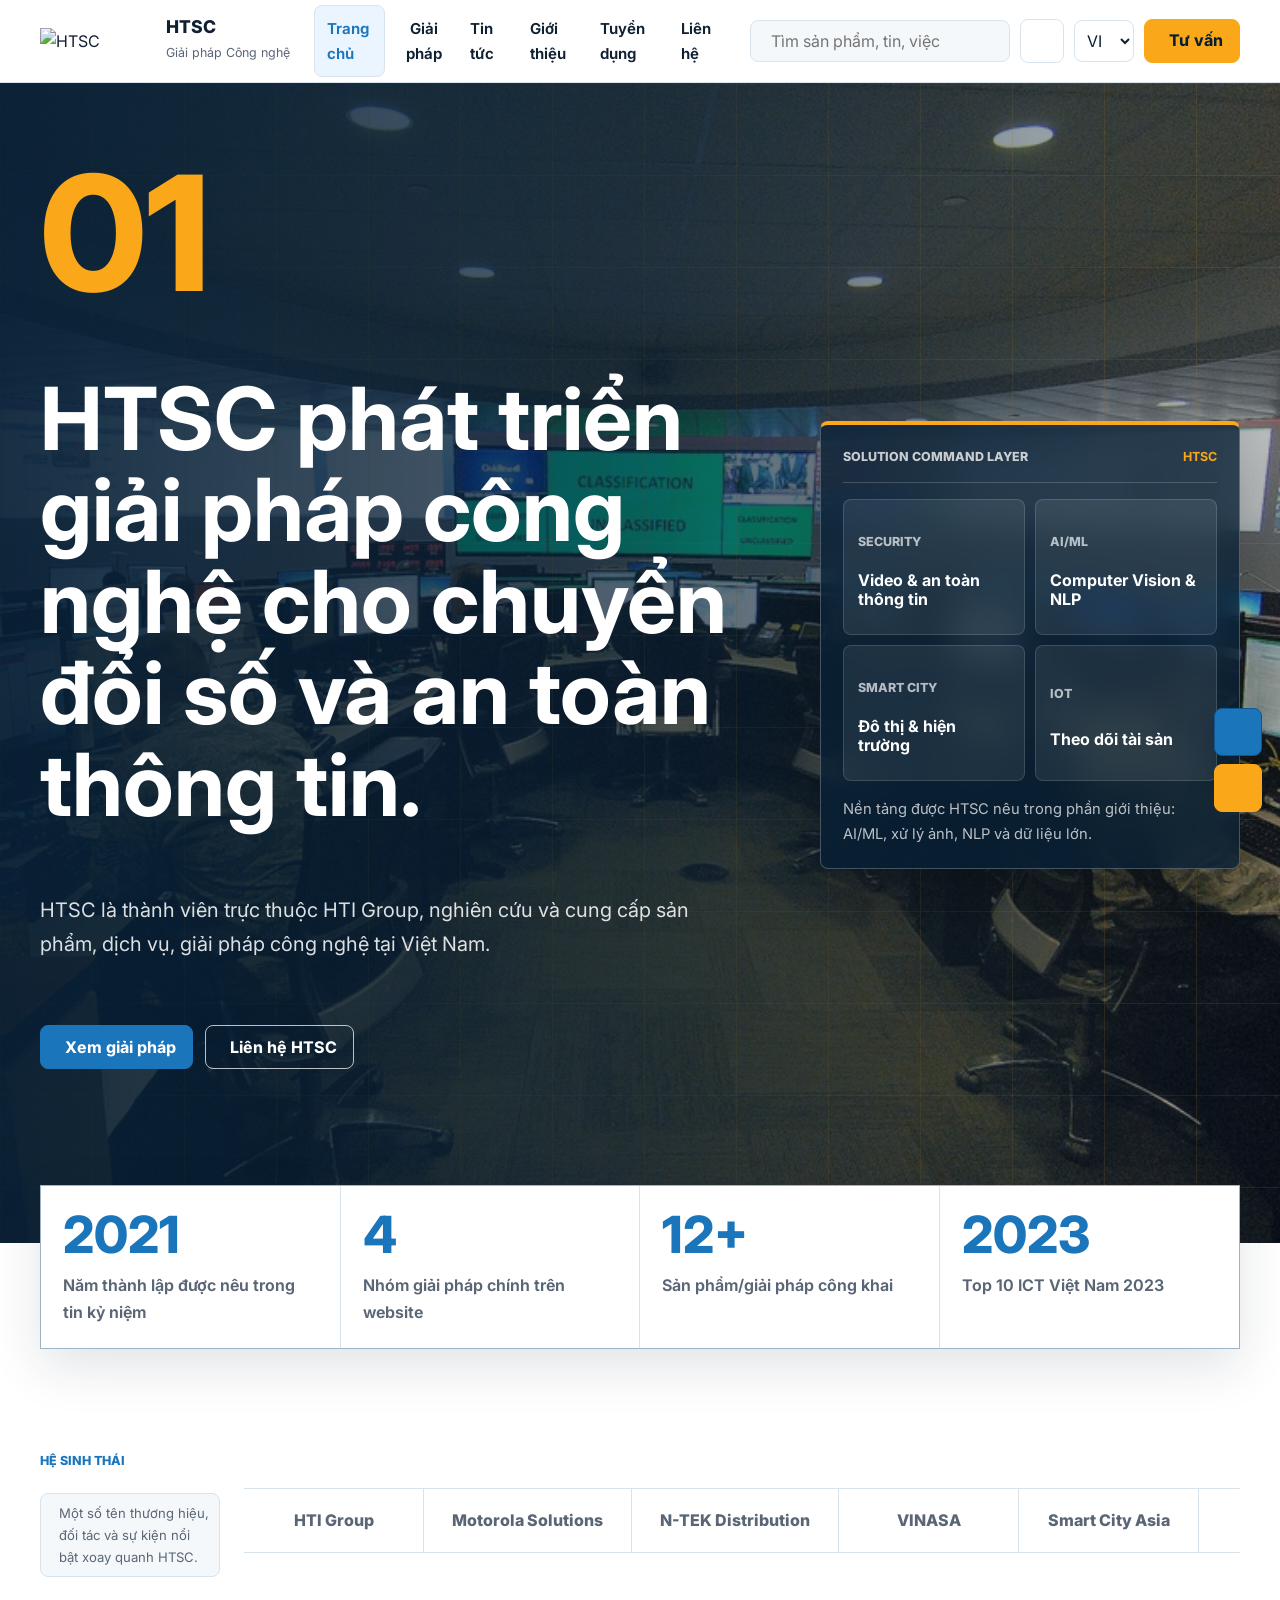
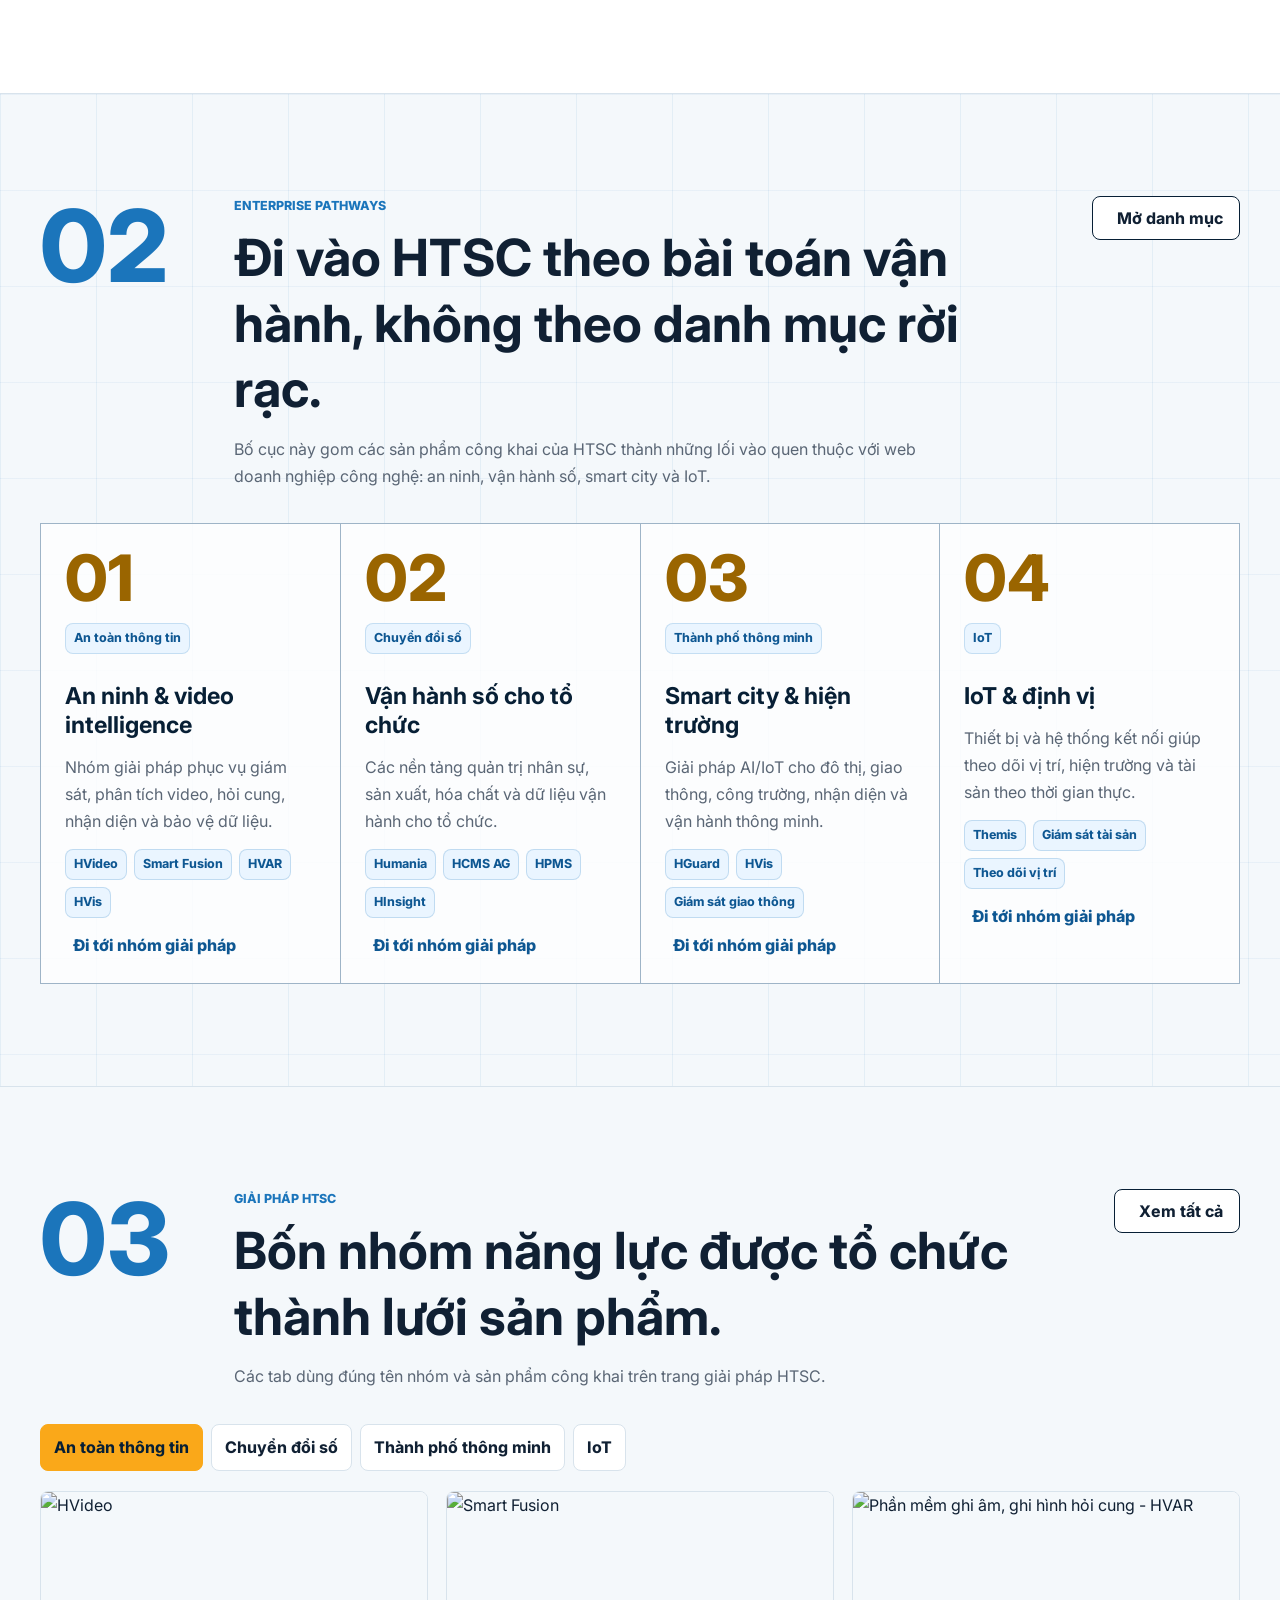
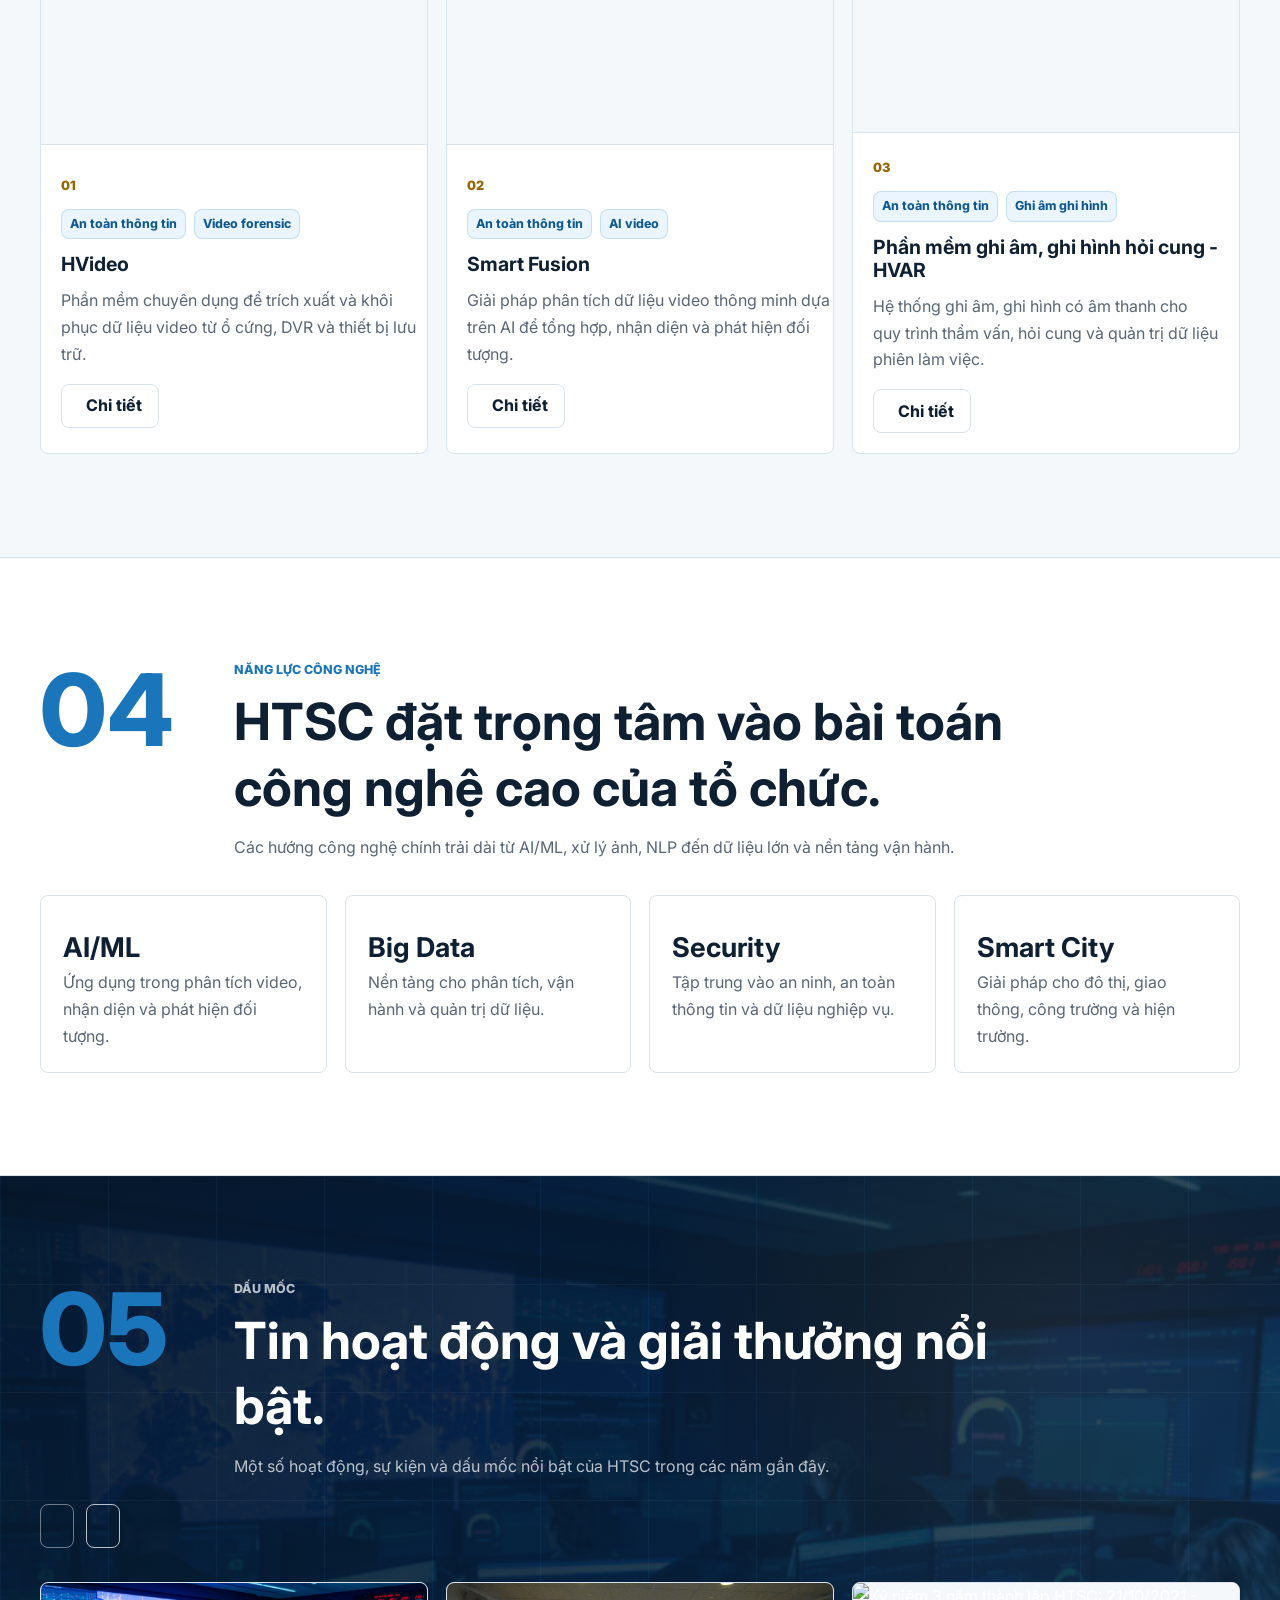
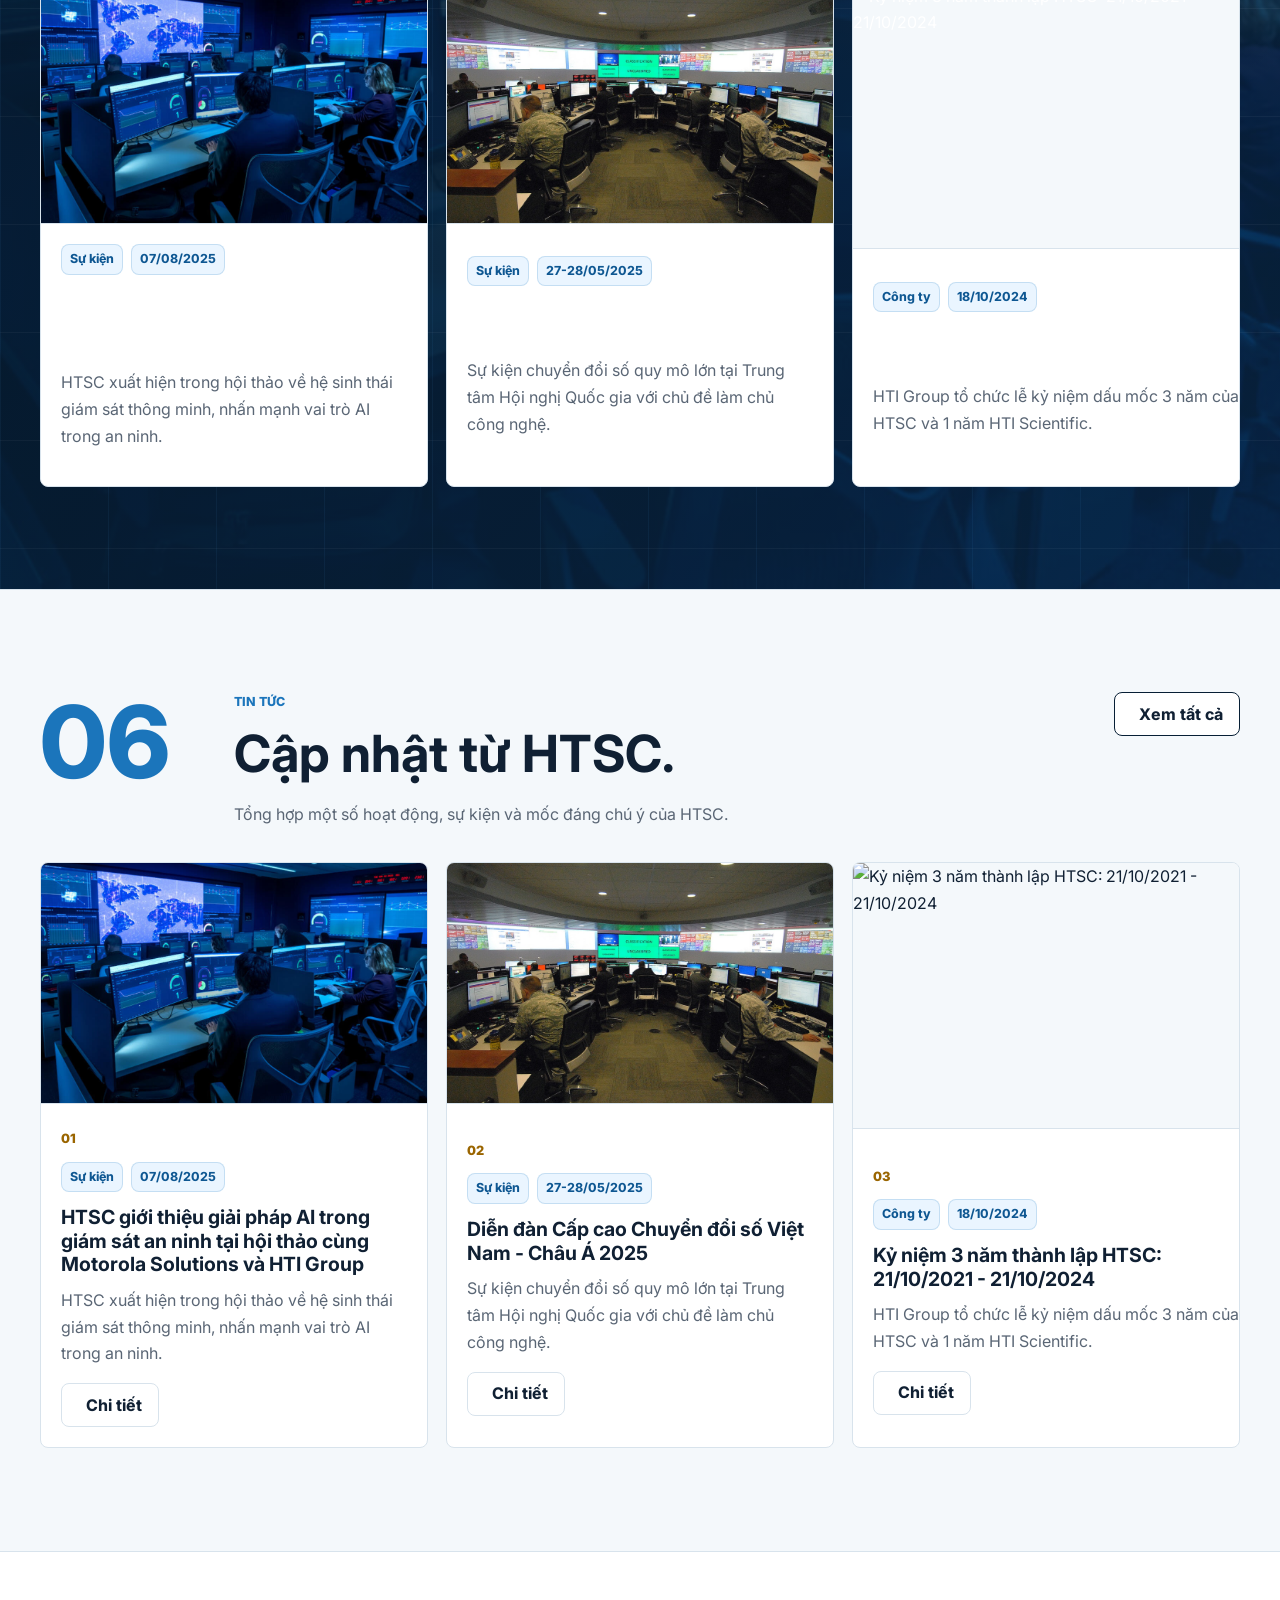
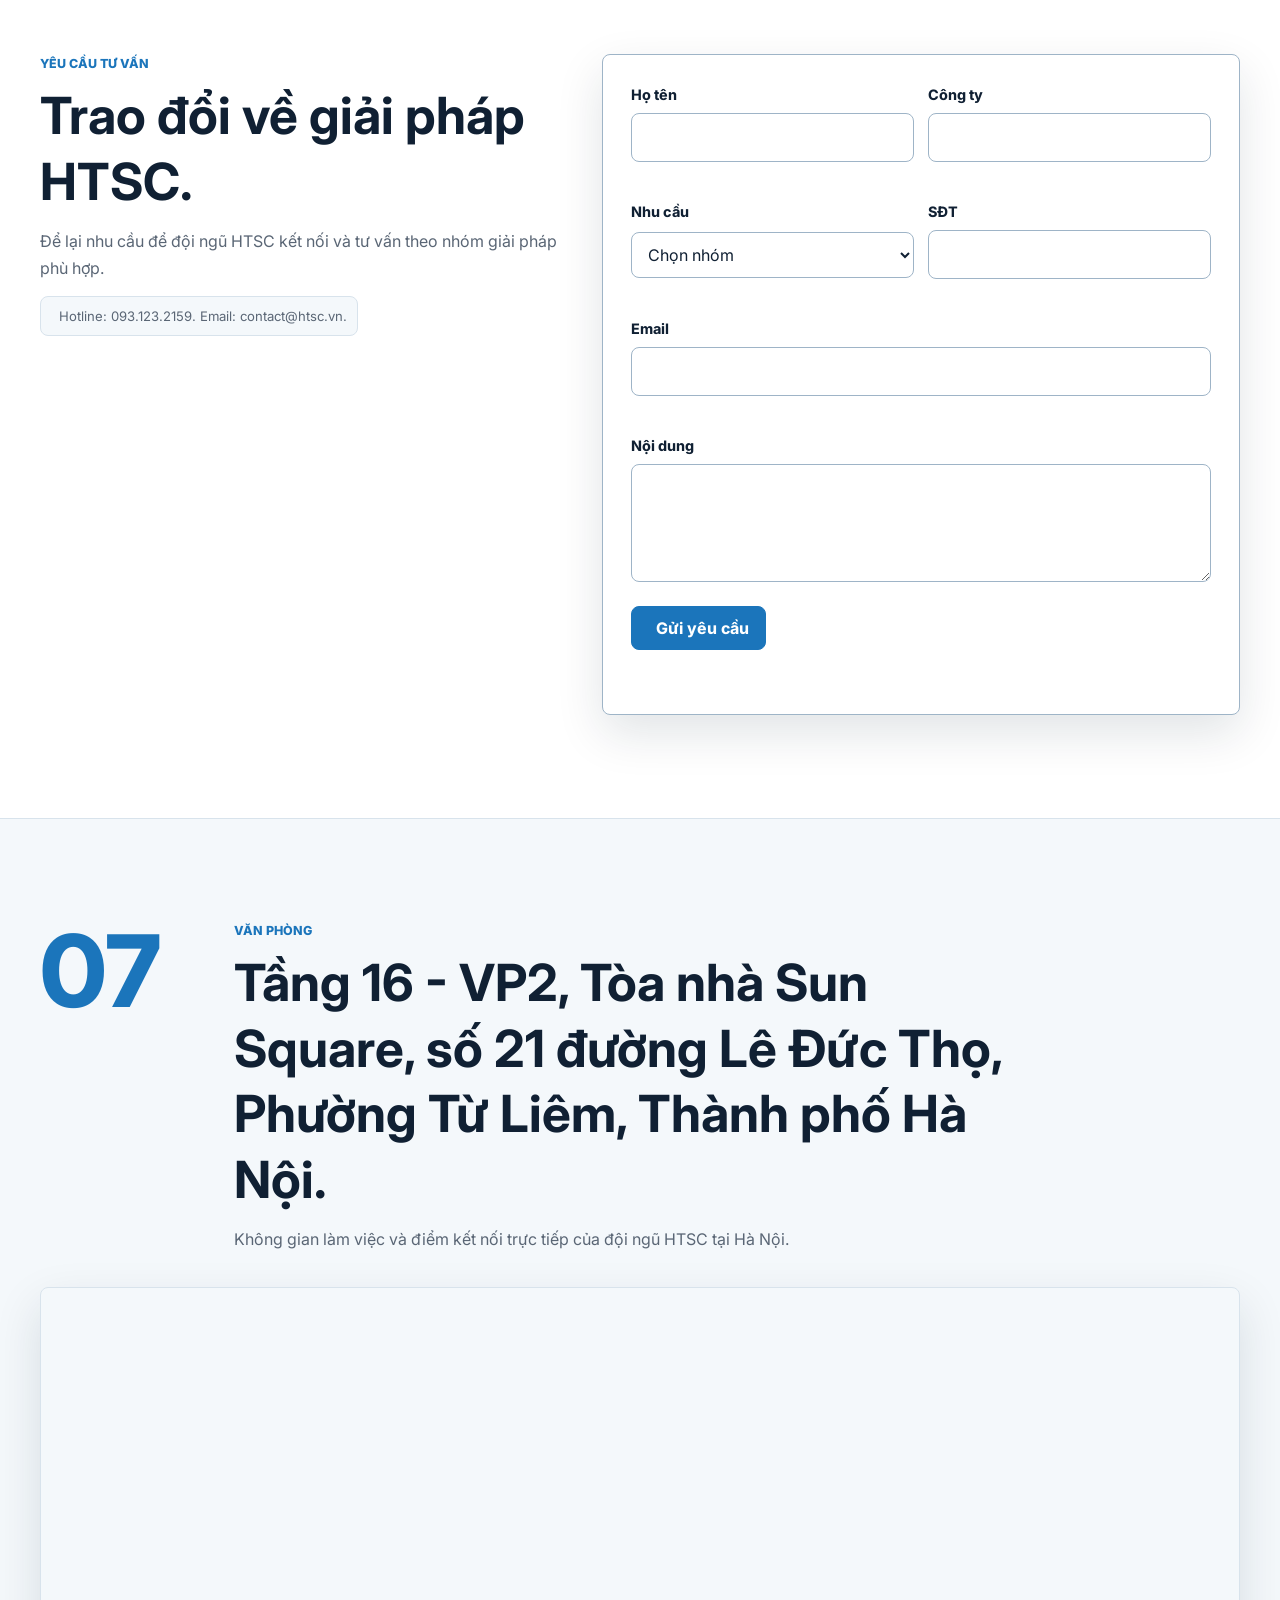
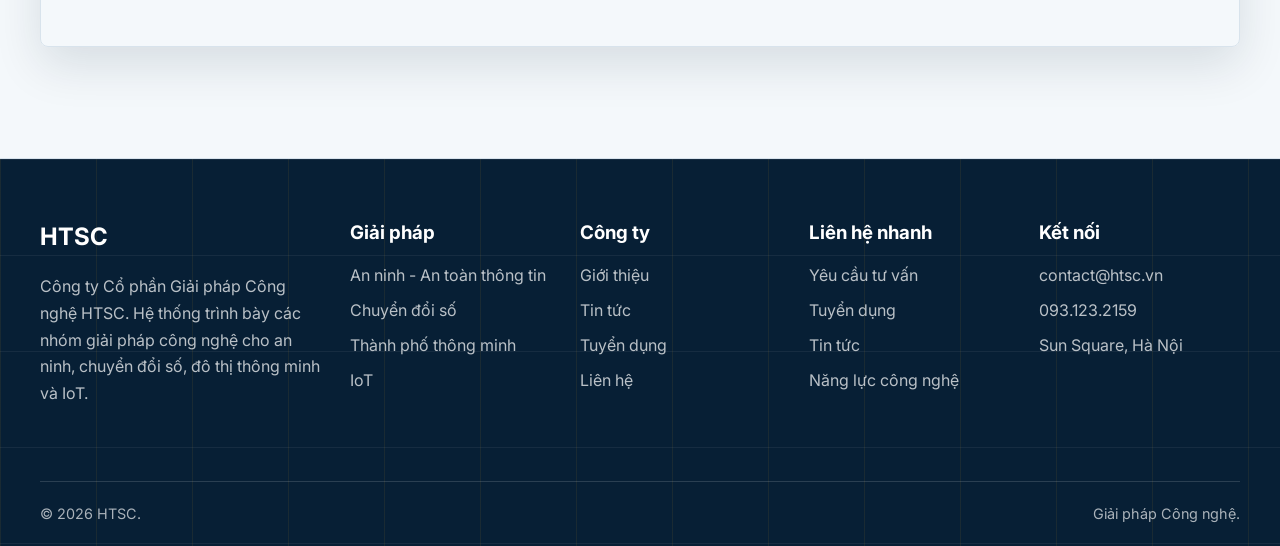
==== commit 93718051: "feat(site): refresh content and visuals" ====
--- a/index.html
+++ b/index.html
@@ -30,34 +30,34 @@
       </button>
 
       <nav class="main-nav" aria-label="Điều hướng chính">
-        <a class="active" href="index.html" data-nav-home data-i18n="nav.home">Trang chủ</a>
+        <a class="active" href="index.html" data-nav-home>Trang chủ</a>
         <div class="nav-item">
           <button class="mega-trigger " type="button" data-nav-solutions>
-            <span data-i18n="nav.solutions">Giải pháp</span> <i data-lucide="chevron-down"></i>
+            Giải pháp <i data-lucide="chevron-down"></i>
           </button>
           <div class="mega-menu">
             <div class="mega-grid">
               <div class="mega-column">
-                <span class="mega-title" data-mega-groups data-i18n="mega.groups">Nhóm giải pháp</span>
+                <span class="mega-title" data-mega-groups>Nhóm giải pháp</span>
                 <a href="solutions.html#security" data-cat-security>An ninh - An toàn thông tin</a><a href="solutions.html#digital" data-cat-digital>Chuyển đổi số</a><a href="solutions.html#smartcity" data-cat-smartcity>Thành phố thông minh</a><a href="solutions.html#iot" data-cat-iot>IoT</a>
               </div>
               <div class="mega-column">
-                <span class="mega-title" data-mega-products data-i18n="mega.products">Sản phẩm nổi bật</span>
+                <span class="mega-title" data-mega-products>Sản phẩm nổi bật</span>
                 <a href="solution-detail.html">HVideo</a><a href="solution-detail.html">Smart Fusion</a><a href="solution-detail.html">Thiết bị định vị vệ tinh - Themis</a><a href="solution-detail.html">Hệ thống quản lý và phát triển nhân sự - Humania</a><a href="solution-detail.html">Phần mềm quản lý hoá chất, chất chuẩn - HCMS AG</a>
               </div>
               <div class="mega-column">
-                <span class="mega-title" data-mega-quick data-i18n="mega.quick">Đi nhanh</span>
-                <a href="solutions.html" data-mega-all data-i18n="mega.all">Tất cả giải pháp</a>
+                <span class="mega-title" data-mega-quick>Đi nhanh</span>
+                <a href="solutions.html" data-mega-all>Tất cả giải pháp</a>
                 <a href="about.html" data-mega-capabilities>Năng lực công nghệ</a>
                 <a href="contact.html" data-mega-consult>Yêu cầu tư vấn</a>
               </div>
               <div class="mega-image">
-                Bố cục enterprise gateway: chọn nhóm giải pháp, xem năng lực, rồi chuyển sang tư vấn.
+                Nền tảng giám sát, AI phân tích và điều hành hiện trường cho các bài toán an ninh trọng yếu.
               </div>
             </div>
           </div>
         </div>
-        <a class="" href="news.html" data-nav-news data-i18n="nav.news">Tin tức</a><a class="" href="about.html" data-nav-about data-i18n="nav.about">Giới thiệu</a><a class="" href="careers.html" data-nav-careers data-i18n="nav.careers">Tuyển dụng</a><a class="" href="contact.html" data-nav-contact data-i18n="nav.contact">Liên hệ</a>
+        <a class="" href="news.html" data-nav-news>Tin tức</a><a class="" href="about.html" data-nav-about>Giới thiệu</a><a class="" href="careers.html" data-nav-careers>Tuyển dụng</a><a class="" href="contact.html" data-nav-contact>Liên hệ</a>
       </nav>
 
       <div class="header-actions">
@@ -74,7 +74,7 @@
           <option value="en">EN</option>
         </select>
         <a class="cta" href="contact.html" data-cta-label>
-          <i data-lucide="send"></i><span data-i18n="header.cta">Tư vấn</span>
+          <i data-lucide="send"></i>Tư vấn
         </a>
       </div>
     </div>
@@ -84,14 +84,14 @@
     <section class="hero">
       <div class="swiper hero-swiper">
         <div class="swiper-wrapper">
-          <article class="swiper-slide hero-slide" style="--hero-image: url('https://htsc.vn/wp-content/uploads/2021/10/Asset-1-100-min.jpg');">
+          <article class="swiper-slide hero-slide" style="--hero-image: url('/assets/images/defense/command-center.jpg');">
             <div class="hero-content">
               <span class="hero-number">01</span>
-              <h1 data-i18n="hero.01.title">HTSC phát triển giải pháp công nghệ cho chuyển đổi số và an toàn thông tin.</h1>
-              <p data-i18n="hero.01.desc">HTSC là thành viên trực thuộc HTI Group, nghiên cứu và cung cấp sản phẩm, dịch vụ, giải pháp công nghệ tại Việt Nam.</p>
+              <h1>HTSC phát triển giải pháp công nghệ cho chuyển đổi số và an toàn thông tin.</h1>
+              <p>HTSC là thành viên trực thuộc HTI Group, nghiên cứu và cung cấp sản phẩm, dịch vụ, giải pháp công nghệ tại Việt Nam.</p>
               <div class="hero-actions">
-                <a class="btn" href="solutions.html"><i data-lucide="layers-3"></i><span data-i18n="hero.01.btn1">Xem giải pháp</span></a>
-                <a class="btn-secondary" href="contact.html"><i data-lucide="calendar-check"></i><span data-i18n="hero.01.btn2">Liên hệ HTSC</span></a>
+                <a class="btn" href="solutions.html"><i data-lucide="layers-3"></i>Xem giải pháp</a>
+                <a class="btn-secondary" href="contact.html"><i data-lucide="calendar-check"></i>Liên hệ HTSC</a>
               </div>
               
     <aside class="hero-signal-panel reveal" aria-label="Solution command layer">
@@ -104,35 +104,35 @@
           <div class="signal-item">
             <i data-lucide="shield-check"></i>
             <span>Security</span>
-            <strong data-i18n="hero.signal.security">Video &amp; an toàn thông tin</strong>
+            <strong>Video &amp; an toàn thông tin</strong>
           </div>
           <div class="signal-item">
             <i data-lucide="cpu"></i>
             <span>AI/ML</span>
-            <strong data-i18n="hero.signal.ai">Computer Vision &amp; NLP</strong>
+            <strong>Computer Vision &amp; NLP</strong>
           </div>
           <div class="signal-item">
             <i data-lucide="building-2"></i>
             <span>Smart City</span>
-            <strong data-i18n="hero.signal.city">Đô thị &amp; hiện trường</strong>
+            <strong>Đô thị &amp; hiện trường</strong>
           </div>
           <div class="signal-item">
             <i data-lucide="radio-tower"></i>
             <span>IoT</span>
-            <strong data-i18n="hero.signal.iot">Theo dõi tài sản</strong>
-          </div>
-      </div>
-      <p data-i18n="hero.signal.platform">Nền tảng được HTSC nêu trong phần giới thiệu: AI/ML, xử lý ảnh, NLP và dữ liệu lớn.</p>
+            <strong>Theo dõi tài sản</strong>
+          </div>
+      </div>
+      <p>Nền tảng được HTSC nêu trong phần giới thiệu: AI/ML, xử lý ảnh, NLP và dữ liệu lớn.</p>
     </aside>
             </div>
           </article>
-          <article class="swiper-slide hero-slide" style="--hero-image: url('https://htsc.vn/wp-content/uploads/2025/12/san-pham-htsc-01.png');">
+          <article class="swiper-slide hero-slide" style="--hero-image: url('/assets/images/defense/zero-trust.jpg');">
             <div class="hero-content">
               <span class="hero-number">02</span>
-              <h2 data-i18n="hero.02.title">AI/ML, xử lý ảnh, xử lý ngôn ngữ tự nhiên và dữ liệu lớn.</h2>
-              <p data-i18n="hero.02.desc">Các nhóm công nghệ được HTSC dùng làm nền tảng cho sản phẩm an ninh, chuyển đổi số và thành phố thông minh.</p>
+              <h2>AI/ML, xử lý ảnh, xử lý ngôn ngữ tự nhiên và dữ liệu lớn.</h2>
+              <p>Các nhóm công nghệ được HTSC dùng làm nền tảng cho sản phẩm an ninh, chuyển đổi số và thành phố thông minh.</p>
               <div class="hero-actions">
-                <a class="btn" href="solution-detail.html"><i data-lucide="brain-circuit"></i><span data-i18n="hero.02.btn1">Xem HVideo</span></a>
+                <a class="btn" href="solution-detail.html"><i data-lucide="brain-circuit"></i>Xem HVideo</a>
               </div>
               
     <aside class="hero-signal-panel reveal" aria-label="AI capability stack">
@@ -145,35 +145,35 @@
           <div class="signal-item">
             <i data-lucide="shield-check"></i>
             <span>Security</span>
-            <strong data-i18n="hero.signal.security">Video &amp; an toàn thông tin</strong>
+            <strong>Video &amp; an toàn thông tin</strong>
           </div>
           <div class="signal-item">
             <i data-lucide="cpu"></i>
             <span>AI/ML</span>
-            <strong data-i18n="hero.signal.ai">Computer Vision &amp; NLP</strong>
+            <strong>Computer Vision &amp; NLP</strong>
           </div>
           <div class="signal-item">
             <i data-lucide="building-2"></i>
             <span>Smart City</span>
-            <strong data-i18n="hero.signal.city">Đô thị &amp; hiện trường</strong>
+            <strong>Đô thị &amp; hiện trường</strong>
           </div>
           <div class="signal-item">
             <i data-lucide="radio-tower"></i>
             <span>IoT</span>
-            <strong data-i18n="hero.signal.iot">Theo dõi tài sản</strong>
-          </div>
-      </div>
-      <p data-i18n="hero.signal.platform">Nền tảng được HTSC nêu trong phần giới thiệu: AI/ML, xử lý ảnh, NLP và dữ liệu lớn.</p>
+            <strong>Theo dõi tài sản</strong>
+          </div>
+      </div>
+      <p>Nền tảng được HTSC nêu trong phần giới thiệu: AI/ML, xử lý ảnh, NLP và dữ liệu lớn.</p>
     </aside>
             </div>
           </article>
-          <article class="swiper-slide hero-slide" style="--hero-image: url('https://htsc.vn/wp-content/uploads/2021/10/career-path-htsc.jpg');">
+          <article class="swiper-slide hero-slide" style="--hero-image: url('/assets/images/defense/simulator.jpg');">
             <div class="hero-content">
               <span class="hero-number">03</span>
-              <h2 data-i18n="hero.03.title">Đội ngũ công nghệ đang tuyển AI, dữ liệu, phần mềm, presales và quản lý dự án.</h2>
-              <p data-i18n="hero.03.desc">Các vị trí tuyển dụng được lấy từ mục Tuyển dụng trên website HTSC.</p>
+              <h2>Đội ngũ công nghệ đang tuyển AI, dữ liệu, phần mềm, presales và quản lý dự án.</h2>
+              <p>Các vị trí tuyển dụng được lấy từ mục Tuyển dụng trên website HTSC.</p>
               <div class="hero-actions">
-                <a class="btn" href="careers.html"><i data-lucide="briefcase-business"></i><span data-i18n="hero.03.btn1">Vị trí tuyển dụng</span></a>
+                <a class="btn" href="careers.html"><i data-lucide="briefcase-business"></i>Vị trí tuyển dụng</a>
               </div>
               
     <aside class="hero-signal-panel reveal" aria-label="Talent &amp; delivery">
@@ -186,25 +186,25 @@
           <div class="signal-item">
             <i data-lucide="shield-check"></i>
             <span>Security</span>
-            <strong data-i18n="hero.signal.security">Video &amp; an toàn thông tin</strong>
+            <strong>Video &amp; an toàn thông tin</strong>
           </div>
           <div class="signal-item">
             <i data-lucide="cpu"></i>
             <span>AI/ML</span>
-            <strong data-i18n="hero.signal.ai">Computer Vision &amp; NLP</strong>
+            <strong>Computer Vision &amp; NLP</strong>
           </div>
           <div class="signal-item">
             <i data-lucide="building-2"></i>
             <span>Smart City</span>
-            <strong data-i18n="hero.signal.city">Đô thị &amp; hiện trường</strong>
+            <strong>Đô thị &amp; hiện trường</strong>
           </div>
           <div class="signal-item">
             <i data-lucide="radio-tower"></i>
             <span>IoT</span>
-            <strong data-i18n="hero.signal.iot">Theo dõi tài sản</strong>
-          </div>
-      </div>
-      <p data-i18n="hero.signal.platform">Nền tảng được HTSC nêu trong phần giới thiệu: AI/ML, xử lý ảnh, NLP và dữ liệu lớn.</p>
+            <strong>Theo dõi tài sản</strong>
+          </div>
+      </div>
+      <p>Nền tảng được HTSC nêu trong phần giới thiệu: AI/ML, xử lý ảnh, NLP và dữ liệu lớn.</p>
     </aside>
             </div>
           </article>
@@ -215,20 +215,20 @@
 
     <section class="stats-bar">
       <div class="container">
-<div class="stats-grid" aria-label="Mốc thông tin HTSC">
-           <div class="stat-item"><span class="stat-value" data-counter="2021">0</span><span class="stat-label" data-i18n="stat.2021">Năm thành lập được nêu trong tin kỷ niệm</span></div>
-           <div class="stat-item"><span class="stat-value" data-counter="4">0</span><span class="stat-label" data-i18n="stat.4">Nhóm giải pháp chính trên website</span></div>
-           <div class="stat-item"><span class="stat-value" data-counter="12" data-suffix="+">0+</span><span class="stat-label" data-i18n="stat.12">Sản phẩm/giải pháp công khai</span></div>
-           <div class="stat-item"><span class="stat-value" data-counter="2023">0</span><span class="stat-label" data-i18n="stat.2023">Top 10 ICT Việt Nam 2023</span></div>
-         </div>
+        <div class="stats-grid" aria-label="Mốc thông tin HTSC">
+          <div class="stat-item"><span class="stat-value" data-counter="2021">0</span><span class="stat-label">Năm thành lập được nêu trong tin kỷ niệm</span></div>
+          <div class="stat-item"><span class="stat-value" data-counter="4">0</span><span class="stat-label">Nhóm giải pháp chính trên website</span></div>
+          <div class="stat-item"><span class="stat-value" data-counter="12" data-suffix="+">0+</span><span class="stat-label">Sản phẩm/giải pháp công khai</span></div>
+          <div class="stat-item"><span class="stat-value" data-counter="2023">0</span><span class="stat-label">Top 10 ICT Việt Nam 2023</span></div>
+        </div>
       </div>
     </section>
 
     <section class="section">
       <div class="container logo-strip">
         <div>
-<span class="eyebrow" data-i18n="eyebrow.ecosystem">Hệ sinh thái</span>
-           <p class="prototype-note"><i data-lucide="sparkles"></i><span data-i18n="ecosystem.note">Một số tên thương hiệu, đối tác và sự kiện nổi bật xoay quanh HTSC.</span></p>
+          <span class="eyebrow">Hệ sinh thái</span>
+          <p class="prototype-note"><i data-lucide="sparkles"></i>Một số tên thương hiệu, đối tác và sự kiện nổi bật xoay quanh HTSC.</p>
         </div>
         <div class="logo-track" aria-label="Hệ sinh thái kết nối của HTSC">
           <div class="logo-marquee">
@@ -243,53 +243,53 @@
         <div class="section-header">
           <span class="section-number">02</span>
           <div class="section-title">
-<span class="eyebrow">Enterprise pathways</span>
-             <h2 data-i18n="section.02.title">Đi vào HTSC theo bài toán vận hành, không theo danh mục rời rạc.</h2>
-             <p data-i18n="section.02.desc">Bố cục này gom các sản phẩm công khai của HTSC thành những lối vào quen thuộc với web doanh nghiệp công nghệ: an ninh, vận hành số, smart city và IoT.</p>
-          </div>
-          <a class="btn-secondary" href="solutions.html"><i data-lucide="arrow-right"></i><span data-i18n="section.02.btn">Mở danh mục</span></a>
+            <span class="eyebrow">Enterprise pathways</span>
+            <h2>Đi vào HTSC theo bài toán vận hành, không theo danh mục rời rạc.</h2>
+            <p>Bố cục này gom các sản phẩm công khai của HTSC thành những lối vào quen thuộc với web doanh nghiệp công nghệ: an ninh, vận hành số, smart city và IoT.</p>
+          </div>
+          <a class="btn-secondary" href="solutions.html"><i data-lucide="arrow-right"></i>Mở danh mục</a>
         </div>
         <div class="pathway-grid">
           
     <article class="pathway-card reveal" style="--reveal-index: 0;">
       <span class="pathway-number">01</span>
-      <div class="tag-row"><span class="tag" data-i18n="path.01.tag">An toàn thông tin</span></div>
-      <h3 data-i18n="path.01.title">An ninh &amp; video intelligence</h3>
-      <p data-i18n="path.01.desc">Nhóm giải pháp phục vụ giám sát, phân tích video, hỏi cung, nhận diện và bảo vệ dữ liệu.</p>
+      <div class="tag-row"><span class="tag">An toàn thông tin</span></div>
+      <h3>An ninh &amp; video intelligence</h3>
+      <p>Nhóm giải pháp phục vụ giám sát, phân tích video, hỏi cung, nhận diện và bảo vệ dữ liệu.</p>
       <div class="pathway-products">
         <span>HVideo</span><span>Smart Fusion</span><span>HVAR</span><span>HVis</span>
       </div>
-      <a class="text-link" href="solutions.html#security"><i data-lucide="arrow-right"></i><span data-i18n="path.01.link">Đi tới nhóm giải pháp</span></a>
+      <a class="text-link" href="solutions.html#security"><i data-lucide="arrow-right"></i>Đi tới nhóm giải pháp</a>
     </article>
     <article class="pathway-card reveal" style="--reveal-index: 1;">
       <span class="pathway-number">02</span>
-      <div class="tag-row"><span class="tag" data-i18n="path.02.tag">Chuyển đổi số</span></div>
-      <h3 data-i18n="path.02.title">Vận hành số cho tổ chức</h3>
-      <p data-i18n="path.02.desc">Các nền tảng quản trị nhân sự, sản xuất, hóa chất và dữ liệu vận hành cho tổ chức.</p>
+      <div class="tag-row"><span class="tag">Chuyển đổi số</span></div>
+      <h3>Vận hành số cho tổ chức</h3>
+      <p>Các nền tảng quản trị nhân sự, sản xuất, hóa chất và dữ liệu vận hành cho tổ chức.</p>
       <div class="pathway-products">
         <span>Humania</span><span>HCMS AG</span><span>HPMS</span><span>HInsight</span>
       </div>
-      <a class="text-link" href="solutions.html#digital"><i data-lucide="arrow-right"></i><span data-i18n="path.02.link">Đi tới nhóm giải pháp</span></a>
+      <a class="text-link" href="solutions.html#digital"><i data-lucide="arrow-right"></i>Đi tới nhóm giải pháp</a>
     </article>
     <article class="pathway-card reveal" style="--reveal-index: 2;">
       <span class="pathway-number">03</span>
-      <div class="tag-row"><span class="tag" data-i18n="path.03.tag">Thành phố thông minh</span></div>
-      <h3 data-i18n="path.03.title">Smart city &amp; hiện trường</h3>
-      <p data-i18n="path.03.desc">Giải pháp AI/IoT cho đô thị, giao thông, công trường, nhận diện và vận hành thông minh.</p>
+      <div class="tag-row"><span class="tag">Thành phố thông minh</span></div>
+      <h3>Smart city &amp; hiện trường</h3>
+      <p>Giải pháp AI/IoT cho đô thị, giao thông, công trường, nhận diện và vận hành thông minh.</p>
       <div class="pathway-products">
         <span>HGuard</span><span>HVis</span><span>Giám sát giao thông</span>
       </div>
-      <a class="text-link" href="solutions.html#smartcity"><i data-lucide="arrow-right"></i><span data-i18n="path.03.link">Đi tới nhóm giải pháp</span></a>
+      <a class="text-link" href="solutions.html#smartcity"><i data-lucide="arrow-right"></i>Đi tới nhóm giải pháp</a>
     </article>
     <article class="pathway-card reveal" style="--reveal-index: 3;">
       <span class="pathway-number">04</span>
-      <div class="tag-row"><span class="tag" data-i18n="path.04.tag">IoT</span></div>
-      <h3 data-i18n="path.04.title">IoT &amp; định vị</h3>
-      <p data-i18n="path.04.desc">Thiết bị và hệ thống kết nối giúp theo dõi vị trí, hiện trường và tài sản theo thời gian thực.</p>
+      <div class="tag-row"><span class="tag">IoT</span></div>
+      <h3>IoT &amp; định vị</h3>
+      <p>Thiết bị và hệ thống kết nối giúp theo dõi vị trí, hiện trường và tài sản theo thời gian thực.</p>
       <div class="pathway-products">
         <span>Themis</span><span>Giám sát tài sản</span><span>Theo dõi vị trí</span>
       </div>
-      <a class="text-link" href="solutions.html#iot"><i data-lucide="arrow-right"></i><span data-i18n="path.04.link">Đi tới nhóm giải pháp</span></a>
+      <a class="text-link" href="solutions.html#iot"><i data-lucide="arrow-right"></i>Đi tới nhóm giải pháp</a>
     </article>
         </div>
       </div>
@@ -300,16 +300,16 @@
         <div class="section-header">
           <span class="section-number">03</span>
           <div class="section-title">
-<span class="eyebrow" data-i18n="section.03.eyebrow">Giải pháp HTSC</span>
-             <h2 data-i18n="section.03.title">Bốn nhóm năng lực được tổ chức thành lưới sản phẩm.</h2>
-             <p data-i18n="section.03.desc">Các tab dùng đúng tên nhóm và sản phẩm công khai trên trang giải pháp HTSC.</p>
-          </div>
-          <a class="btn-secondary" href="solutions.html"><i data-lucide="arrow-right"></i><span data-i18n="section.03.btn">Xem tất cả</span></a>
+            <span class="eyebrow">Giải pháp HTSC</span>
+            <h2>Bốn nhóm năng lực được tổ chức thành lưới sản phẩm.</h2>
+            <p>Các tab dùng đúng tên nhóm và sản phẩm công khai trên trang giải pháp HTSC.</p>
+          </div>
+          <a class="btn-secondary" href="solutions.html"><i data-lucide="arrow-right"></i>Xem tất cả</a>
         </div>
         <div class="tabs" data-tabs>
-<div class="tab-list" role="tablist" aria-label="Nhóm giải pháp">
-             <button class="tab-button" type="button" data-tab-target="security" aria-selected="true" data-i18n="tab.security">An toàn thông tin</button><button class="tab-button" type="button" data-tab-target="digital" aria-selected="false" data-i18n="tab.digital">Chuyển đổi số</button><button class="tab-button" type="button" data-tab-target="smartcity" aria-selected="false" data-i18n="tab.smartcity">Thành phố thông minh</button><button class="tab-button" type="button" data-tab-target="iot" aria-selected="false" data-i18n="tab.iot">IoT</button>
-           </div>
+          <div class="tab-list" role="tablist" aria-label="Nhóm giải pháp">
+            <button class="tab-button" type="button" data-tab-target="security" aria-selected="true">An toàn thông tin</button><button class="tab-button" type="button" data-tab-target="digital" aria-selected="false">Chuyển đổi số</button><button class="tab-button" type="button" data-tab-target="smartcity" aria-selected="false">Thành phố thông minh</button><button class="tab-button" type="button" data-tab-target="iot" aria-selected="false">IoT</button>
+          </div>
           
           <div class="tab-panel is-active" data-tab-panel="security">
             <div class="product-grid">
@@ -320,9 +320,9 @@
         <div class="tag-row"><span class="tag">An toàn thông tin</span><span class="tag">Video forensic</span></div>
         <h3>HVideo</h3>
         <p>Phần mềm chuyên dụng để trích xuất và khôi phục dữ liệu video từ ổ cứng, DVR và thiết bị lưu trữ.</p>
-<div class="hero-actions">
-           <a class="btn-ghost" href="solution-detail.html"><i data-lucide="file-text"></i><span data-i18n="btn.details">Chi tiết</span></a>
-         </div>
+        <div class="hero-actions">
+          <a class="btn-ghost" href="solution-detail.html"><i data-lucide="file-text"></i>Chi tiết</a>
+        </div>
       </div>
     </article>
     <article class="product-card reveal" style="--reveal-index: 1;" data-card data-card-item data-category="security" data-title="Smart Fusion" data-summary="Giải pháp phân tích dữ liệu video thông minh dựa trên AI để tổng hợp, nhận diện và phát hiện đối tượng." data-keywords="Smart Fusion AI video Giải pháp phân tích dữ liệu video thông minh dựa trên AI để tổng hợp, nhận diện và phát hiện đối tượng. An toàn thông tin Phân tích video bằng AI Nhận diện và phát hiện đối tượng Tổng hợp báo cáo chi tiết" data-order="2">
@@ -332,9 +332,9 @@
         <div class="tag-row"><span class="tag">An toàn thông tin</span><span class="tag">AI video</span></div>
         <h3>Smart Fusion</h3>
         <p>Giải pháp phân tích dữ liệu video thông minh dựa trên AI để tổng hợp, nhận diện và phát hiện đối tượng.</p>
-<div class="hero-actions">
-           <a class="btn-ghost" href="solution-detail.html"><i data-lucide="file-text"></i><span data-i18n="btn.details">Chi tiết</span></a>
-         </div>
+        <div class="hero-actions">
+          <a class="btn-ghost" href="solution-detail.html"><i data-lucide="file-text"></i>Chi tiết</a>
+        </div>
       </div>
     </article>
     <article class="product-card reveal" style="--reveal-index: 2;" data-card data-card-item data-category="security" data-title="Phần mềm ghi âm, ghi hình hỏi cung - HVAR" data-summary="Hệ thống ghi âm, ghi hình có âm thanh cho quy trình thẩm vấn, hỏi cung và quản trị dữ liệu phiên làm việc." data-keywords="Phần mềm ghi âm, ghi hình hỏi cung - HVAR Ghi âm ghi hình Hệ thống ghi âm, ghi hình có âm thanh cho quy trình thẩm vấn, hỏi cung và quản trị dữ liệu phiên làm việc. An toàn thông tin Quản lý phiên thẩm vấn Quản lý người dùng và thiết bị Bảo mật dữ liệu phiên" data-order="3">
@@ -344,9 +344,9 @@
         <div class="tag-row"><span class="tag">An toàn thông tin</span><span class="tag">Ghi âm ghi hình</span></div>
         <h3>Phần mềm ghi âm, ghi hình hỏi cung - HVAR</h3>
         <p>Hệ thống ghi âm, ghi hình có âm thanh cho quy trình thẩm vấn, hỏi cung và quản trị dữ liệu phiên làm việc.</p>
-<div class="hero-actions">
-           <a class="btn-ghost" href="solution-detail.html"><i data-lucide="file-text"></i><span data-i18n="btn.details">Chi tiết</span></a>
-         </div>
+        <div class="hero-actions">
+          <a class="btn-ghost" href="solution-detail.html"><i data-lucide="file-text"></i>Chi tiết</a>
+        </div>
       </div>
     </article></div>
           </div>
@@ -359,9 +359,9 @@
         <div class="tag-row"><span class="tag">Chuyển đổi số</span><span class="tag">Nhân sự</span></div>
         <h3>Hệ thống quản lý và phát triển nhân sự - Humania</h3>
         <p>Nền tảng quản lý nhân sự, dữ liệu, phúc lợi, hiệu suất và quy trình vận hành nhân sự.</p>
-<div class="hero-actions">
-           <a class="btn-ghost" href="solution-detail.html"><i data-lucide="file-text"></i><span data-i18n="btn.details">Chi tiết</span></a>
-         </div>
+        <div class="hero-actions">
+          <a class="btn-ghost" href="solution-detail.html"><i data-lucide="file-text"></i>Chi tiết</a>
+        </div>
       </div>
     </article>
     <article class="product-card reveal" style="--reveal-index: 1;" data-card data-card-item data-category="digital" data-title="Phần mềm quản lý hoá chất, chất chuẩn - HCMS AG" data-summary="Phần mềm quản lý hoá chất và chất chuẩn, hỗ trợ truy xuất tài liệu, mẫu và báo cáo vận hành." data-keywords="Phần mềm quản lý hoá chất, chất chuẩn - HCMS AG Quản trị dữ liệu Phần mềm quản lý hoá chất và chất chuẩn, hỗ trợ truy xuất tài liệu, mẫu và báo cáo vận hành. Chuyển đổi số Quản lý hóa chất và chất chuẩn Truy xuất tài liệu nhanh Tạo báo cáo theo nghiệp vụ" data-order="2">
@@ -371,9 +371,9 @@
         <div class="tag-row"><span class="tag">Chuyển đổi số</span><span class="tag">Quản trị dữ liệu</span></div>
         <h3>Phần mềm quản lý hoá chất, chất chuẩn - HCMS AG</h3>
         <p>Phần mềm quản lý hoá chất và chất chuẩn, hỗ trợ truy xuất tài liệu, mẫu và báo cáo vận hành.</p>
-<div class="hero-actions">
-           <a class="btn-ghost" href="solution-detail.html"><i data-lucide="file-text"></i><span data-i18n="btn.details">Chi tiết</span></a>
-         </div>
+        <div class="hero-actions">
+          <a class="btn-ghost" href="solution-detail.html"><i data-lucide="file-text"></i>Chi tiết</a>
+        </div>
       </div>
     </article>
     <article class="product-card reveal" style="--reveal-index: 2;" data-card data-card-item data-category="digital" data-title="Phần mềm điều hành sản xuất - HPMS" data-summary="Công cụ điều hành sản xuất với lệnh sản xuất, ký xác nhận và báo cáo bàn giao ca." data-keywords="Phần mềm điều hành sản xuất - HPMS Sản xuất Công cụ điều hành sản xuất với lệnh sản xuất, ký xác nhận và báo cáo bàn giao ca. Chuyển đổi số Tạo và truy xuất lệnh Ký bằng vân tay, thẻ hoặc khuôn mặt Báo cáo sau ca và bàn giao ca" data-order="3">
@@ -383,9 +383,9 @@
         <div class="tag-row"><span class="tag">Chuyển đổi số</span><span class="tag">Sản xuất</span></div>
         <h3>Phần mềm điều hành sản xuất - HPMS</h3>
         <p>Công cụ điều hành sản xuất với lệnh sản xuất, ký xác nhận và báo cáo bàn giao ca.</p>
-<div class="hero-actions">
-           <a class="btn-ghost" href="solution-detail.html"><i data-lucide="file-text"></i><span data-i18n="btn.details">Chi tiết</span></a>
-         </div>
+        <div class="hero-actions">
+          <a class="btn-ghost" href="solution-detail.html"><i data-lucide="file-text"></i>Chi tiết</a>
+        </div>
       </div>
     </article></div>
           </div>
@@ -398,9 +398,9 @@
         <div class="tag-row"><span class="tag">Thành phố thông minh</span><span class="tag">Công trường</span></div>
         <h3>Hệ thống giám sát công trường tự động - HGuard</h3>
         <p>Giải pháp giám sát công trường về xâm nhập, trộm cắp, người ra vào, phương tiện, cháy nổ và an toàn lao động.</p>
-<div class="hero-actions">
-           <a class="btn-ghost" href="solution-detail.html"><i data-lucide="file-text"></i><span data-i18n="btn.details">Chi tiết</span></a>
-         </div>
+        <div class="hero-actions">
+          <a class="btn-ghost" href="solution-detail.html"><i data-lucide="file-text"></i>Chi tiết</a>
+        </div>
       </div>
     </article>
     <article class="product-card reveal" style="--reveal-index: 1;" data-card data-card-item data-category="smartcity" data-title="Hệ thống phân tích video - HVis" data-summary="Hỗ trợ phân tích nhiều video, khoanh vùng, truy vết đối tượng và rút ngắn thời gian kiểm tra." data-keywords="Hệ thống phân tích video - HVis Video analytics Hỗ trợ phân tích nhiều video, khoanh vùng, truy vết đối tượng và rút ngắn thời gian kiểm tra. Thành phố thông minh Quản lý nhiều video Truy vết đối tượng Hỗ trợ đa ngôn ngữ" data-order="2">
@@ -410,9 +410,9 @@
         <div class="tag-row"><span class="tag">Thành phố thông minh</span><span class="tag">Video analytics</span></div>
         <h3>Hệ thống phân tích video - HVis</h3>
         <p>Hỗ trợ phân tích nhiều video, khoanh vùng, truy vết đối tượng và rút ngắn thời gian kiểm tra.</p>
-<div class="hero-actions">
-           <a class="btn-ghost" href="solution-detail.html"><i data-lucide="file-text"></i><span data-i18n="btn.details">Chi tiết</span></a>
-         </div>
+        <div class="hero-actions">
+          <a class="btn-ghost" href="solution-detail.html"><i data-lucide="file-text"></i>Chi tiết</a>
+        </div>
       </div>
     </article>
     <article class="product-card reveal" style="--reveal-index: 2;" data-card data-card-item data-category="smartcity" data-title="Hệ thống giám sát vi phạm giao thông" data-summary="Giải pháp nhận diện phương tiện và hỗ trợ phát hiện các hành vi vi phạm giao thông." data-keywords="Hệ thống giám sát vi phạm giao thông Giao thông Giải pháp nhận diện phương tiện và hỗ trợ phát hiện các hành vi vi phạm giao thông. Thành phố thông minh Nhận diện biển số Phát hiện vi phạm Truy vết phương tiện" data-order="3">
@@ -422,9 +422,9 @@
         <div class="tag-row"><span class="tag">Thành phố thông minh</span><span class="tag">Giao thông</span></div>
         <h3>Hệ thống giám sát vi phạm giao thông</h3>
         <p>Giải pháp nhận diện phương tiện và hỗ trợ phát hiện các hành vi vi phạm giao thông.</p>
-<div class="hero-actions">
-           <a class="btn-ghost" href="solution-detail.html"><i data-lucide="file-text"></i><span data-i18n="btn.details">Chi tiết</span></a>
-         </div>
+        <div class="hero-actions">
+          <a class="btn-ghost" href="solution-detail.html"><i data-lucide="file-text"></i>Chi tiết</a>
+        </div>
       </div>
     </article></div>
           </div>
@@ -437,9 +437,9 @@
         <div class="tag-row"><span class="tag">IoT</span><span class="tag">Định vị</span></div>
         <h3>Thiết bị định vị vệ tinh - Themis</h3>
         <p>Thiết bị định vị nhỏ gọn, theo dõi vị trí mục tiêu qua vệ tinh hoặc trạm phát sóng di động.</p>
-<div class="hero-actions">
-           <a class="btn-ghost" href="solution-detail.html"><i data-lucide="file-text"></i><span data-i18n="btn.details">Chi tiết</span></a>
-         </div>
+        <div class="hero-actions">
+          <a class="btn-ghost" href="solution-detail.html"><i data-lucide="file-text"></i>Chi tiết</a>
+        </div>
       </div>
     </article></div>
           </div>
@@ -452,16 +452,16 @@
         <div class="section-header">
           <span class="section-number">04</span>
           <div class="section-title">
-<span class="eyebrow" data-i18n="section.04.eyebrow">Năng lực công nghệ</span>
-             <h2 data-i18n="section.04.title">HTSC đặt trọng tâm vào bài toán công nghệ cao của tổ chức.</h2>
-             <p data-i18n="section.04.desc">Các hướng công nghệ chính trải dài từ AI/ML, xử lý ảnh, NLP đến dữ liệu lớn và nền tảng vận hành.</p>
+            <span class="eyebrow">Năng lực công nghệ</span>
+            <h2>HTSC đặt trọng tâm vào bài toán công nghệ cao của tổ chức.</h2>
+            <p>Các hướng công nghệ chính trải dài từ AI/ML, xử lý ảnh, NLP đến dữ liệu lớn và nền tảng vận hành.</p>
           </div>
         </div>
         <div class="why-grid">
-<div class="icon-box reveal"><i data-lucide="scan-eye"></i><strong>AI/ML</strong><span data-i18n="tech.ai">Ứng dụng trong phân tích video, nhận diện và phát hiện đối tượng.</span></div>
-           <div class="icon-box reveal"><i data-lucide="database"></i><strong>Big Data</strong><span data-i18n="tech.bigdata">Nền tảng cho phân tích, vận hành và quản trị dữ liệu.</span></div>
-           <div class="icon-box reveal"><i data-lucide="shield-check"></i><strong>Security</strong><span data-i18n="tech.security">Tập trung vào an ninh, an toàn thông tin và dữ liệu nghiệp vụ.</span></div>
-           <div class="icon-box reveal"><i data-lucide="building-2"></i><strong>Smart City</strong><span data-i18n="tech.smartcity">Giải pháp cho đô thị, giao thông, công trường và hiện trường.</span></div>
+          <div class="icon-box reveal"><i data-lucide="scan-eye"></i><strong>AI/ML</strong><span>Ứng dụng trong phân tích video, nhận diện và phát hiện đối tượng.</span></div>
+          <div class="icon-box reveal"><i data-lucide="database"></i><strong>Big Data</strong><span>Nền tảng cho phân tích, vận hành và quản trị dữ liệu.</span></div>
+          <div class="icon-box reveal"><i data-lucide="shield-check"></i><strong>Security</strong><span>Tập trung vào an ninh, an toàn thông tin và dữ liệu nghiệp vụ.</span></div>
+          <div class="icon-box reveal"><i data-lucide="building-2"></i><strong>Smart City</strong><span>Giải pháp cho đô thị, giao thông, công trường và hiện trường.</span></div>
         </div>
       </div>
     </section>
@@ -471,9 +471,9 @@
         <div class="section-header">
           <span class="section-number">05</span>
           <div class="section-title">
-<span class="eyebrow" data-i18n="section.05.eyebrow">Dấu mốc</span>
-             <h2 data-i18n="section.05.title">Tin hoạt động và giải thưởng nổi bật.</h2>
-             <p data-i18n="section.05.desc">Một số hoạt động, sự kiện và dấu mốc nổi bật của HTSC trong các năm gần đây.</p>
+            <span class="eyebrow">Dấu mốc</span>
+            <h2>Tin hoạt động và giải thưởng nổi bật.</h2>
+            <p>Một số hoạt động, sự kiện và dấu mốc nổi bật của HTSC trong các năm gần đây.</p>
           </div>
           <div class="hero-actions">
             <button class="btn-secondary case-prev" type="button" aria-label="Tin trước"><i data-lucide="arrow-left"></i></button>
@@ -483,14 +483,14 @@
         <div class="swiper case-study-slider">
           <div class="swiper-wrapper">
             <article class="swiper-slide case-card">
-              <img src="https://htsc.vn/wp-content/uploads/2021/10/banner-htsc-1.png" alt="HTSC giới thiệu giải pháp AI trong giám sát an ninh tại hội thảo cùng Motorola Solutions và HTI Group" loading="lazy">
+              <img src="/assets/images/defense/zero-trust.jpg" alt="HTSC giới thiệu giải pháp AI trong giám sát an ninh tại hội thảo cùng Motorola Solutions và HTI Group" loading="lazy">
               <div class="case-card-body">
                 <div class="tag-row"><span class="tag">Sự kiện</span><span class="tag">07/08/2025</span></div>
                 <h3>HTSC giới thiệu giải pháp AI trong giám sát an ninh tại hội thảo cùng Motorola Solutions và HTI Group</h3>
                 <p>HTSC xuất hiện trong hội thảo về hệ sinh thái giám sát thông minh, nhấn mạnh vai trò AI trong an ninh.</p>
               </div>
             </article><article class="swiper-slide case-card">
-              <img src="https://htsc.vn/wp-content/uploads/2021/10/Asset-1-100-min.jpg" alt="Diễn đàn Cấp cao Chuyển đổi số Việt Nam - Châu Á 2025" loading="lazy">
+              <img src="/assets/images/defense/command-center.jpg" alt="Diễn đàn Cấp cao Chuyển đổi số Việt Nam - Châu Á 2025" loading="lazy">
               <div class="case-card-body">
                 <div class="tag-row"><span class="tag">Sự kiện</span><span class="tag">27-28/05/2025</span></div>
                 <h3>Diễn đàn Cấp cao Chuyển đổi số Việt Nam - Châu Á 2025</h3>
@@ -518,7 +518,7 @@
                 <p>HTSC được VINASA công bố trong nhóm Top 10 ICT Việt Nam 2023.</p>
               </div>
             </article><article class="swiper-slide case-card">
-              <img src="https://htsc.vn/wp-content/uploads/2021/10/asset-3-100-min-1.jpg" alt="HTSC chính thức khai trương văn phòng mới" loading="lazy">
+              <img src="/assets/images/defense/cyber-operations.jpg" alt="HTSC chính thức khai trương văn phòng mới" loading="lazy">
               <div class="case-card-body">
                 <div class="tag-row"><span class="tag">Công ty</span><span class="tag">15/08/2023</span></div>
                 <h3>HTSC chính thức khai trương văn phòng mới</h3>
@@ -535,15 +535,15 @@
         <div class="section-header">
           <span class="section-number">06</span>
           <div class="section-title">
-<span class="eyebrow" data-i18n="section.06.eyebrow">Tin tức</span>
-             <h2 data-i18n="section.06.title">Cập nhật từ HTSC.</h2>
-             <p data-i18n="section.06.desc">Tổng hợp một số hoạt động, sự kiện và mốc đáng chú ý của HTSC.</p>
-          </div>
-          <a class="btn-secondary" href="news.html"><i data-lucide="newspaper"></i><span data-i18n="section.06.btn">Xem tất cả</span></a>
+            <span class="eyebrow">Tin tức</span>
+            <h2>Cập nhật từ HTSC.</h2>
+            <p>Tổng hợp một số hoạt động, sự kiện và mốc đáng chú ý của HTSC.</p>
+          </div>
+          <a class="btn-secondary" href="news.html"><i data-lucide="newspaper"></i>Xem tất cả</a>
         </div>
         <div class="news-grid">
     <article class="news-card reveal" style="--reveal-index: 0;" data-card-item data-category="event" data-title="HTSC giới thiệu giải pháp AI trong giám sát an ninh tại hội thảo cùng Motorola Solutions và HTI Group" data-summary="HTSC xuất hiện trong hội thảo về hệ sinh thái giám sát thông minh, nhấn mạnh vai trò AI trong an ninh." data-keywords="HTSC giới thiệu giải pháp AI trong giám sát an ninh tại hội thảo cùng Motorola Solutions và HTI Group Sự kiện 07/08/2025 HTSC xuất hiện trong hội thảo về hệ sinh thái giám sát thông minh, nhấn mạnh vai trò AI trong an ninh.">
-      <img src="https://htsc.vn/wp-content/uploads/2021/10/banner-htsc-1.png" alt="HTSC giới thiệu giải pháp AI trong giám sát an ninh tại hội thảo cùng Motorola Solutions và HTI Group" loading="lazy">
+      <img src="/assets/images/defense/zero-trust.jpg" alt="HTSC giới thiệu giải pháp AI trong giám sát an ninh tại hội thảo cùng Motorola Solutions và HTI Group" loading="lazy">
       <div class="news-card-body">
         <span class="card-index">01</span>
         <div class="meta-row"><span class="meta">Sự kiện</span><span class="meta">07/08/2025</span></div>
@@ -555,7 +555,7 @@
       </div>
     </article>
     <article class="news-card reveal" style="--reveal-index: 1;" data-card-item data-category="event" data-title="Diễn đàn Cấp cao Chuyển đổi số Việt Nam - Châu Á 2025" data-summary="Sự kiện chuyển đổi số quy mô lớn tại Trung tâm Hội nghị Quốc gia với chủ đề làm chủ công nghệ." data-keywords="Diễn đàn Cấp cao Chuyển đổi số Việt Nam - Châu Á 2025 Sự kiện 27-28/05/2025 Sự kiện chuyển đổi số quy mô lớn tại Trung tâm Hội nghị Quốc gia với chủ đề làm chủ công nghệ.">
-      <img src="https://htsc.vn/wp-content/uploads/2021/10/Asset-1-100-min.jpg" alt="Diễn đàn Cấp cao Chuyển đổi số Việt Nam - Châu Á 2025" loading="lazy">
+      <img src="/assets/images/defense/command-center.jpg" alt="Diễn đàn Cấp cao Chuyển đổi số Việt Nam - Châu Á 2025" loading="lazy">
       <div class="news-card-body">
         <span class="card-index">02</span>
         <div class="meta-row"><span class="meta">Sự kiện</span><span class="meta">27-28/05/2025</span></div>
@@ -584,49 +584,49 @@
     <section class="section">
       <div class="container form-band">
         <div class="section-title">
-<span class="eyebrow" data-i18n="form.eyebrow">Yêu cầu tư vấn</span>
-           <h2 data-i18n="form.title">Trao đổi về giải pháp HTSC.</h2>
-           <p data-i18n="form.desc">Để lại nhu cầu để đội ngũ HTSC kết nối và tư vấn theo nhóm giải pháp phù hợp.</p>
-           <p class="prototype-note"><i data-lucide="check-circle"></i><span data-i18n="form.note">Hotline: 093.123.2159. Email: contact@htsc.vn.</span></p>
+          <span class="eyebrow">Yêu cầu tư vấn</span>
+          <h2>Trao đổi về giải pháp HTSC.</h2>
+          <p>Để lại nhu cầu để đội ngũ HTSC kết nối và tư vấn theo nhóm giải pháp phù hợp.</p>
+          <p class="prototype-note"><i data-lucide="check-circle"></i>Hotline: 093.123.2159. Email: contact@htsc.vn.</p>
         </div>
         
     <form id="consult-form" class="form-panel" data-validate novalidate>
       <div class="form-grid">
         <div class="form-field">
-<label for="consult-name" data-i18n="form.name">Họ tên</label>
-           <input id="consult-name" name="name" required autocomplete="name" data-i18n="form.name">
+          <label for="consult-name">Họ tên</label>
+          <input id="consult-name" name="name" required autocomplete="name">
           <span class="field-error"></span>
         </div>
         <div class="form-field">
-<label for="consult-company" data-i18n="form.company">Công ty</label>
-           <input id="consult-company" name="company" required autocomplete="organization" data-i18n="form.company">
+          <label for="consult-company">Công ty</label>
+          <input id="consult-company" name="company" required autocomplete="organization">
           <span class="field-error"></span>
         </div>
         <div class="form-field">
-<label for="consult-sector" data-i18n="form.sector">Nhu cầu</label>
-           <select id="consult-sector" name="sector" required>
-             <option value="" data-i18n="form.sector.placeholder">Chọn nhóm</option>
-             <option data-i18n="cat.security">An toàn thông tin</option><option data-i18n="cat.digital">Chuyển đổi số</option><option data-i18n="cat.smartcity">Thành phố thông minh</option><option data-i18n="cat.iot">IoT</option>
-           </select>
+          <label for="consult-sector">Nhu cầu</label>
+          <select id="consult-sector" name="sector" required>
+            <option value="">Chọn nhóm</option>
+            <option>An toàn thông tin</option><option>Chuyển đổi số</option><option>Thành phố thông minh</option><option>IoT</option>
+          </select>
           <span class="field-error"></span>
         </div>
         <div class="form-field">
-<label for="consult-phone" data-i18n="form.phone">SĐT</label>
-           <input id="consult-phone" name="phone" required inputmode="tel" autocomplete="tel" data-i18n="form.phone">
+          <label for="consult-phone">SĐT</label>
+          <input id="consult-phone" name="phone" required inputmode="tel" autocomplete="tel">
           <span class="field-error"></span>
         </div>
         <div class="form-field full">
-<label for="consult-email" data-i18n="form.email">Email</label>
-           <input id="consult-email" name="email" type="email" required autocomplete="email" data-i18n="form.email">
+          <label for="consult-email">Email</label>
+          <input id="consult-email" name="email" type="email" required autocomplete="email">
           <span class="field-error"></span>
         </div>
         <div class="form-field full">
-<label for="consult-need" data-i18n="form.message">Nội dung</label>
-           <textarea id="consult-need" name="need" required data-i18n="form.message"></textarea>
+          <label for="consult-need">Nội dung</label>
+          <textarea id="consult-need" name="need" required></textarea>
           <span class="field-error"></span>
         </div>
       </div>
-      <button class="btn" type="submit"><i data-lucide="send"></i><span data-i18n="form.submit">Gửi yêu cầu</span></button>
+      <button class="btn" type="submit"><i data-lucide="send"></i>Gửi yêu cầu</button>
       <div class="form-message" role="status"></div>
     </form>
       </div>
@@ -637,9 +637,9 @@
         <div class="section-header">
           <span class="section-number">07</span>
           <div class="section-title">
-<span class="eyebrow" data-i18n="section.07.eyebrow">Văn phòng</span>
-             <h2 data-i18n="section.07.title">Tầng 16 - VP2, Tòa nhà Sun Square, số 21 đường Lê Đức Thọ, Phường Từ Liêm, Thành phố Hà Nội.</h2>
-             <p data-i18n="section.07.desc">Không gian làm việc và điểm kết nối trực tiếp của đội ngũ HTSC tại Hà Nội.</p>
+            <span class="eyebrow">Văn phòng</span>
+            <h2>Tầng 16 - VP2, Tòa nhà Sun Square, số 21 đường Lê Đức Thọ, Phường Từ Liêm, Thành phố Hà Nội.</h2>
+            <p>Không gian làm việc và điểm kết nối trực tiếp của đội ngũ HTSC tại Hà Nội.</p>
           </div>
         </div>
         <iframe class="map-frame" title="Bản đồ HTSC Sun Square" loading="lazy" referrerpolicy="no-referrer-when-downgrade" src="https://www.google.com/maps?q=Sun%20Square%2021%20Le%20Duc%20Tho%20Hanoi&output=embed"></iframe>
@@ -653,41 +653,41 @@
         <h2>HTSC</h2>
         <p>Công ty Cổ phần Giải pháp Công nghệ HTSC. Hệ thống trình bày các nhóm giải pháp công nghệ cho an ninh, chuyển đổi số, đô thị thông minh và IoT.</p>
       </div>
-       <div>
-         <h3 data-footer-solutions>Giải pháp</h3>
-         <ul>
-           <li><a href="solutions.html#security" data-cat-security>An toàn thông tin</a></li>
-           <li><a href="solutions.html#digital" data-cat-digital>Chuyển đổi số</a></li>
-           <li><a href="solutions.html#smartcity" data-cat-smartcity>Thành phố thông minh</a></li>
-           <li><a href="solutions.html#iot" data-cat-iot>IoT</a></li>
-         </ul>
-       </div>
-       <div>
-         <h3 data-footer-company>Công ty</h3>
-         <ul>
-           <li><a href="about.html" data-footer-about>Giới thiệu</a></li>
-           <li><a href="news.html" data-nav-news>Tin tức</a></li>
-           <li><a href="careers.html" data-nav-careers>Tuyển dụng</a></li>
-           <li><a href="contact.html" data-footer-contact>Liên hệ</a></li>
-         </ul>
-       </div>
-       <div>
-         <h3 data-footer-quick>Liên hệ nhanh</h3>
-         <ul>
-           <li><a href="contact.html" data-footer-consult>Yêu cầu tư vấn</a></li>
-           <li><a href="careers.html" data-footer-jobs>Cơ hội nghề nghiệp</a></li>
-           <li><a href="news.html" data-footer-news>Tin tức hoạt động</a></li>
-           <li><a href="about.html" data-footer-tech>Năng lực công nghệ</a></li>
-         </ul>
-       </div>
-       <div>
-         <h3 data-footer-connect>Kết nối</h3>
-         <ul>
-           <li><a href="mailto:contact@htsc.vn">contact@htsc.vn</a></li>
-           <li><a href="tel:+84931232159">093.123.2159</a></li>
-           <li><a href="contact.html">Sun Square, Hà Nội</a></li>
-         </ul>
-       </div>
+      <div>
+        <h3 data-footer-solutions>Giải pháp</h3>
+        <ul>
+          <li><a href="solutions.html#security" data-cat-security>An toàn thông tin</a></li>
+          <li><a href="solutions.html#digital" data-cat-digital>Chuyển đổi số</a></li>
+          <li><a href="solutions.html#smartcity" data-cat-smartcity>Thành phố thông minh</a></li>
+          <li><a href="solutions.html#iot" data-cat-iot>IoT</a></li>
+        </ul>
+      </div>
+      <div>
+        <h3 data-footer-company>Công ty</h3>
+        <ul>
+          <li><a href="about.html" data-footer-about>Giới thiệu</a></li>
+          <li><a href="news.html" data-nav-news>Tin tức</a></li>
+          <li><a href="careers.html" data-nav-careers>Tuyển dụng</a></li>
+          <li><a href="contact.html" data-footer-contact>Liên hệ</a></li>
+        </ul>
+      </div>
+      <div>
+        <h3 data-footer-quick>Liên hệ nhanh</h3>
+        <ul>
+          <li><a href="contact.html" data-footer-consult>Yêu cầu tư vấn</a></li>
+          <li><a href="careers.html" data-footer-jobs>Cơ hội nghề nghiệp</a></li>
+          <li><a href="news.html" data-footer-news>Tin tức hoạt động</a></li>
+          <li><a href="about.html" data-footer-tech>Năng lực công nghệ</a></li>
+        </ul>
+      </div>
+      <div>
+        <h3 data-footer-connect>Kết nối</h3>
+        <ul>
+          <li><a href="mailto:contact@htsc.vn">contact@htsc.vn</a></li>
+          <li><a href="tel:+84931232159">093.123.2159</a></li>
+          <li><a href="contact.html">Sun Square, Hà Nội</a></li>
+        </ul>
+      </div>
     </div>
     <div class="container footer-bottom">
       <span>© 2026 HTSC.</span>
--- a/assets/css/style.css
+++ b/assets/css/style.css
@@ -1,7 +1,9 @@
-@import url("https://fonts.googleapis.com/css2?family=Inter:wght@400;500;600;700;800&display=swap");
+﻿@import url("https://fonts.googleapis.com/css2?family=Inter:wght@400;500;600;700;800&display=swap");
 
 :root {
+  color-scheme: light;
   --surface: #ffffff;
+  --surface-raised: #ffffff;
   --surface-muted: #f4f8fb;
   --surface-blue: #eaf5ff;
   --surface-warm: #fff7e6;
@@ -16,6 +18,12 @@
   --brand-blue-deep: #071f35;
   --brand-yellow: #faa819;
   --brand-yellow-dark: #9a6500;
+  --on-strong: #ffffff;
+  --on-accent: #ffffff;
+  --on-warm: #071f35;
+  --danger: #b42318;
+  --danger-soft: rgba(180, 35, 24, 0.1);
+  --success: #126c2d;
   --accent: var(--brand-blue);
   --accent-dark: var(--brand-blue-dark);
   --accent-soft: var(--surface-blue);
@@ -23,10 +31,49 @@
   --shadow-soft: 0 18px 48px rgba(7, 31, 53, 0.12);
   --shadow-card: 0 14px 34px rgba(7, 31, 53, 0.1);
   --ease-out: cubic-bezier(0.22, 1, 0.36, 1);
+  --ambient-pan-duration: 18s;
+  --ambient-scan-duration: 10s;
   --max-width: 1200px;
   --header-height: 82px;
   --radius: 8px;
-  --font-main: "Inter", "Helvetica Neue", Helvetica, Arial, sans-serif;
+  --font-main: "Inter", system-ui, -apple-system, "Helvetica Neue", Arial, sans-serif;
+  /* Typography scale - comfortable for Vietnamese + professional feel */
+  --lh-body: 1.68;
+  --lh-heading: 1.28;
+  --lh-display: 1.12;
+  --lh-tight: 1.15;
+}
+
+html[data-theme="dark"] {
+  color-scheme: dark;
+  --surface: #07111f;
+  --surface-raised: #0d1c30;
+  --surface-muted: #0b1728;
+  --surface-blue: #102d49;
+  --surface-warm: #2b210b;
+  --surface-strong: #030b14;
+  --surface-strong-2: #09233c;
+  --text: #f3f8ff;
+  --text-muted: #aebdcc;
+  --line: #22374c;
+  --line-strong: #3c5872;
+  --brand-blue: #55a9ef;
+  --brand-blue-dark: #8ccaff;
+  --brand-blue-deep: #d7ecff;
+  --brand-yellow: #ffbd3f;
+  --brand-yellow-dark: #ffd77a;
+  --on-strong: #ffffff;
+  --on-accent: #061120;
+  --on-warm: #07111f;
+  --danger: #ff8b7f;
+  --danger-soft: rgba(255, 139, 127, 0.16);
+  --success: #7be69c;
+  --accent: var(--brand-blue);
+  --accent-dark: #9fd2ff;
+  --accent-soft: rgba(85, 169, 239, 0.16);
+  --focus: #ffcf70;
+  --shadow-soft: 0 22px 58px rgba(0, 0, 0, 0.34);
+  --shadow-card: 0 16px 42px rgba(0, 0, 0, 0.28);
 }
 
 * {
@@ -44,8 +91,9 @@
   background: var(--surface);
   font-family: var(--font-main);
   font-size: 16px;
-  line-height: 1.55;
+  line-height: var(--lh-body);
   letter-spacing: 0;
+  transition: background-color 180ms ease, color 180ms ease;
 }
 
 img,
@@ -123,6 +171,12 @@
   background-size: 80px 80px;
 }
 
+html[data-theme="dark"] .grid-lines {
+  background-image:
+    linear-gradient(to right, rgba(85, 169, 239, 0.11) 1px, transparent 1px),
+    linear-gradient(to bottom, rgba(255, 189, 63, 0.07) 1px, transparent 1px);
+}
+
 .site-header {
   position: sticky;
   top: 0;
@@ -137,6 +191,15 @@
 .site-header.is-scrolled {
   background: rgba(255, 255, 255, 0.98);
   box-shadow: 0 12px 30px rgba(7, 31, 53, 0.08);
+}
+
+html[data-theme="dark"] .site-header {
+  background: rgba(7, 17, 31, 0.93);
+}
+
+html[data-theme="dark"] .site-header.is-scrolled {
+  background: rgba(7, 17, 31, 0.98);
+  box-shadow: 0 12px 34px rgba(0, 0, 0, 0.34);
 }
 
 .scroll-progress {
@@ -310,16 +373,42 @@
 }
 
 .mega-image {
+  position: relative;
   min-height: 150px;
-  background:
-    linear-gradient(90deg, rgba(7, 31, 53, 0.88), rgba(7, 31, 53, 0.28)),
-    url("https://images.unsplash.com/photo-1558494949-ef010cbdcc31?auto=format&fit=crop&w=700&q=80") center/cover;
   border: 1px solid rgba(250, 168, 25, 0.42);
-  color: var(--surface);
+  color: var(--on-strong);
   display: flex;
   align-items: end;
+  overflow: hidden;
+  isolation: isolate;
   padding: 16px;
   font-weight: 750;
+}
+
+.mega-image::before,
+.mega-image::after {
+  content: "";
+  position: absolute;
+  inset: 0;
+}
+
+.mega-image::before {
+  z-index: -2;
+  background:
+    linear-gradient(118deg, rgba(7, 31, 53, 0.92), rgba(7, 31, 53, 0.44)),
+    url("../images/defense/zero-trust.jpg") center/cover no-repeat;
+  transform: scale(1.08);
+  animation: ambientPan calc(var(--ambient-pan-duration) + 4s) var(--ease-out) infinite alternate;
+}
+
+.mega-image::after {
+  z-index: -1;
+  background:
+    linear-gradient(90deg, rgba(250, 168, 25, 0.22) 0%, rgba(250, 168, 25, 0.04) 12%, transparent 28%),
+    linear-gradient(90deg, rgba(255, 255, 255, 0.08) 1px, transparent 1px),
+    linear-gradient(to bottom, rgba(255, 255, 255, 0.08) 1px, transparent 1px);
+  background-size: auto, 78px 78px, 78px 78px;
+  animation: gridDrift var(--ambient-scan-duration) linear infinite;
 }
 
 .header-actions {
@@ -371,6 +460,10 @@
   border: 1px solid var(--surface-strong);
 }
 
+html[data-theme="dark"] .search-results {
+  border-color: var(--line-strong);
+}
+
 .search-results.is-open {
   display: block;
 }
@@ -410,6 +503,54 @@
   border: 1px solid var(--line);
   border-radius: var(--radius);
   color: var(--text);
+}
+
+.theme-toggle {
+  display: inline-grid;
+  place-items: center;
+  position: relative;
+  width: 44px;
+  height: 44px;
+  color: var(--text);
+  background: var(--surface);
+  border: 1px solid var(--line);
+  border-radius: var(--radius);
+  touch-action: manipulation;
+  transition: background 180ms ease, color 180ms ease, border-color 180ms ease, transform 180ms var(--ease-out);
+}
+
+.theme-toggle:hover {
+  color: var(--accent);
+  border-color: var(--accent);
+  transform: translateY(-1px);
+}
+
+.theme-toggle svg {
+  width: 19px;
+  height: 19px;
+}
+
+.theme-icon {
+  grid-area: 1 / 1;
+  display: inline-flex;
+  opacity: 1;
+  transform: rotate(0deg) scale(1);
+  transition: opacity 180ms ease, transform 180ms var(--ease-out);
+}
+
+.theme-icon-sun {
+  opacity: 0;
+  transform: rotate(-50deg) scale(0.76);
+}
+
+html[data-theme="dark"] .theme-icon-sun {
+  opacity: 1;
+  transform: rotate(0deg) scale(1);
+}
+
+html[data-theme="dark"] .theme-icon-moon {
+  opacity: 0;
+  transform: rotate(50deg) scale(0.76);
 }
 
 .btn,
@@ -442,7 +583,7 @@
 
 .btn,
 .cta {
-  color: var(--surface);
+  color: var(--on-accent);
   background: var(--accent);
   border-color: var(--accent);
 }
@@ -469,7 +610,7 @@
   width: 16px;
   height: 16px;
   border: 2px solid rgba(255, 255, 255, 0.38);
-  border-top-color: var(--surface);
+  border-top-color: var(--on-accent);
   border-radius: 50%;
   animation: spin 760ms linear infinite;
 }
@@ -481,15 +622,15 @@
 }
 
 .cta {
-  color: var(--brand-blue-deep);
+  color: var(--on-warm);
   background: var(--brand-yellow);
   border-color: var(--brand-yellow);
 }
 
 .cta:hover {
-  color: var(--brand-blue-deep);
-  background: #ffc14a;
-  border-color: #ffc14a;
+  color: var(--on-warm);
+  background: var(--brand-yellow);
+  border-color: var(--brand-yellow);
   box-shadow: 0 12px 22px rgba(250, 168, 25, 0.26);
 }
 
@@ -499,6 +640,10 @@
   border-color: var(--surface-strong);
 }
 
+html[data-theme="dark"] .btn-secondary {
+  border-color: var(--line-strong);
+}
+
 .btn-secondary:hover {
   color: var(--accent);
   border-color: var(--accent);
@@ -524,7 +669,7 @@
 .hero {
   min-height: calc(100vh - var(--header-height));
   min-height: 680px;
-  color: var(--surface);
+  color: var(--on-strong);
   background: radial-gradient(circle at 72% 22%, rgba(250, 168, 25, 0.16), transparent 32%), var(--surface-strong);
 }
 
@@ -543,6 +688,8 @@
   inset: 0;
   z-index: -2;
   background: var(--hero-image) center/cover no-repeat;
+  transform: scale(1.04);
+  animation: ambientPan var(--ambient-pan-duration) var(--ease-out) infinite alternate;
 }
 
 .hero-slide::after {
@@ -552,9 +699,11 @@
   z-index: -1;
   background:
     linear-gradient(90deg, rgba(7, 31, 53, 0.92), rgba(7, 31, 53, 0.7), rgba(7, 31, 53, 0.26)),
+    linear-gradient(120deg, rgba(27, 117, 187, 0.18), transparent 38%, rgba(250, 168, 25, 0.06) 74%, transparent 100%),
     linear-gradient(to right, rgba(250, 168, 25, 0.18) 1px, transparent 1px),
     linear-gradient(to bottom, rgba(255, 255, 255, 0.1) 1px, transparent 1px);
-  background-size: auto, 92px 92px, 92px 92px;
+  background-size: auto, auto, 92px 92px, 92px 92px;
+  animation: gridDrift var(--ambient-scan-duration) linear infinite;
 }
 
 .hero-content {
@@ -580,8 +729,9 @@
   color: var(--brand-yellow);
   font-size: clamp(4rem, 13vw, 10rem);
   font-weight: 800;
-  line-height: 0.78;
+  line-height: 0.95;
   opacity: 0.92;
+  letter-spacing: 0;
 }
 
 .hero h1,
@@ -589,7 +739,7 @@
   max-width: 820px;
   margin: 0;
   font-size: clamp(2.5rem, 6.8vw, 6.6rem);
-  line-height: 0.92;
+  line-height: 1.05;
   letter-spacing: 0;
 }
 
@@ -607,13 +757,13 @@
 }
 
 .hero-actions .btn-secondary {
-  color: var(--surface);
+  color: var(--on-strong);
   background: transparent;
   border-color: rgba(255, 255, 255, 0.72);
 }
 
 .hero-actions .btn-secondary:hover {
-  border-color: var(--surface);
+  border-color: var(--on-strong);
 }
 
 .hero-signal-panel {
@@ -621,7 +771,7 @@
   grid-row: 1 / span 5;
   align-self: center;
   padding: 22px;
-  color: var(--surface);
+  color: var(--on-strong);
   background: rgba(7, 31, 53, 0.78);
   border: 1px solid rgba(255, 255, 255, 0.24);
   border-top: 4px solid var(--brand-yellow);
@@ -734,6 +884,33 @@
   }
 }
 
+@keyframes ambientPan {
+  from {
+    transform: scale(1.04) translate3d(-1.2%, -1%, 0);
+  }
+  to {
+    transform: scale(1.1) translate3d(1.4%, 1.2%, 0);
+  }
+}
+
+@keyframes gridDrift {
+  from {
+    background-position: 0 0, 0 0, 0 0, 0 0;
+  }
+  to {
+    background-position: 0 0, 22px 0, 22px 0, 0 22px;
+  }
+}
+
+@keyframes panelFloat {
+  from {
+    transform: translate3d(0, 0, 0) scale(1);
+  }
+  to {
+    transform: translate3d(0, -10px, 0) scale(1.018);
+  }
+}
+
 .hero .swiper-pagination-bullet {
   width: 28px;
   height: 3px;
@@ -756,10 +933,45 @@
 }
 
 .section-dark {
-  color: var(--surface);
+  position: relative;
+  color: var(--on-strong);
   background:
     radial-gradient(circle at 82% 16%, rgba(250, 168, 25, 0.13), transparent 30%),
     linear-gradient(135deg, var(--surface-strong), var(--surface-strong-2));
+  isolation: isolate;
+  overflow: hidden;
+}
+
+.section-dark::before,
+.section-dark::after {
+  content: "";
+  position: absolute;
+  inset: 0;
+}
+
+.section-dark::before {
+  z-index: -2;
+  background:
+    linear-gradient(115deg, rgba(4, 14, 26, 0.88), rgba(4, 14, 26, 0.52)),
+    url("../images/defense/zero-trust.jpg") center/cover no-repeat;
+  opacity: 0.42;
+  transform: scale(1.04);
+  animation: ambientPan calc(var(--ambient-pan-duration) + 8s) var(--ease-out) infinite alternate;
+}
+
+.section-dark::after {
+  z-index: -1;
+  background:
+    linear-gradient(90deg, rgba(85, 169, 239, 0.12) 1px, transparent 1px),
+    linear-gradient(to bottom, rgba(255, 255, 255, 0.08) 1px, transparent 1px);
+  background-size: 108px 108px;
+  opacity: 0.54;
+  animation: gridDrift calc(var(--ambient-scan-duration) + 2s) linear infinite;
+}
+
+.section-dark > .container {
+  position: relative;
+  z-index: 1;
 }
 
 .section-header {
@@ -774,7 +986,7 @@
   color: var(--accent);
   font-size: clamp(3rem, 8vw, 6.25rem);
   font-weight: 800;
-  line-height: 0.86;
+  line-height: 1.0;
 }
 
 .section-title {
@@ -785,7 +997,7 @@
 .section-title h1 {
   margin: 0;
   font-size: clamp(2rem, 4vw, 4rem);
-  line-height: 0.98;
+  line-height: var(--lh-heading);
   letter-spacing: 0;
 }
 
@@ -813,6 +1025,14 @@
   background:
     linear-gradient(90deg, rgba(27, 117, 187, 0.08) 1px, transparent 1px),
     linear-gradient(to bottom, rgba(27, 117, 187, 0.06) 1px, transparent 1px),
+    var(--surface-muted);
+  background-size: 96px 96px;
+}
+
+html[data-theme="dark"] .enterprise-pathways {
+  background:
+    linear-gradient(90deg, rgba(85, 169, 239, 0.11) 1px, transparent 1px),
+    linear-gradient(to bottom, rgba(255, 189, 63, 0.06) 1px, transparent 1px),
     var(--surface-muted);
   background-size: 96px 96px;
 }
@@ -842,18 +1062,27 @@
   box-shadow: var(--shadow-card);
 }
 
+html[data-theme="dark"] .pathway-card {
+  background: rgba(11, 23, 40, 0.82);
+}
+
+html[data-theme="dark"] .pathway-card:hover {
+  background: var(--surface-raised);
+}
+
 .pathway-number {
   color: var(--brand-yellow-dark);
   font-size: clamp(2.8rem, 5vw, 4.8rem);
   font-weight: 800;
-  line-height: 0.82;
+  line-height: 0.95;
+  letter-spacing: 0;
 }
 
 .pathway-card h3 {
   margin: 0;
   color: var(--brand-blue-deep);
   font-size: 1.45rem;
-  line-height: 1.12;
+  line-height: 1.25;
 }
 
 .pathway-card p {
@@ -929,7 +1158,8 @@
   color: var(--brand-blue);
   font-size: clamp(2rem, 4vw, 3.8rem);
   font-weight: 800;
-  line-height: 0.95;
+  line-height: 1.05;
+  letter-spacing: 0;
 }
 
 .stat-label {
@@ -1111,6 +1341,46 @@
   filter: saturate(1.08);
 }
 
+html[data-theme="dark"] .product-card img,
+html[data-theme="dark"] .news-card img,
+html[data-theme="dark"] .case-card img,
+html[data-theme="dark"] .page-hero-image,
+html[data-theme="dark"] .product-hero img,
+html[data-theme="dark"] .article img {
+  filter: brightness(0.82) saturate(1.05);
+}
+
+html[data-theme="dark"] .product-card:hover img,
+html[data-theme="dark"] .news-card:hover img,
+html[data-theme="dark"] .case-card:hover img {
+  filter: brightness(0.92) saturate(1.12);
+}
+
+html[data-theme="dark"] .mega-image::before {
+  background:
+    linear-gradient(118deg, rgba(3, 11, 20, 0.94), rgba(3, 11, 20, 0.52)),
+    url("../images/defense/zero-trust.jpg") center/cover no-repeat;
+}
+
+html[data-theme="dark"] .page-hero::before {
+  background:
+    linear-gradient(105deg, rgba(4, 14, 26, 0.92), rgba(4, 14, 26, 0.68)),
+    var(--page-hero-image) center/cover no-repeat;
+  opacity: 0.88;
+}
+
+html[data-theme="dark"] .page-hero::after {
+  background:
+    radial-gradient(circle at 82% 22%, rgba(255, 189, 63, 0.14), transparent 20%),
+    linear-gradient(90deg, rgba(85, 169, 239, 0.11) 1px, transparent 1px),
+    linear-gradient(to bottom, rgba(255, 255, 255, 0.06) 1px, transparent 1px);
+  background-size: auto, 88px 88px, 88px 88px;
+}
+
+html[data-theme="dark"] .page-hero-image {
+  border-color: rgba(159, 210, 255, 0.24);
+}
+
 .certificate-card h3 {
   margin: 16px 0 0;
 }
@@ -1343,8 +1613,8 @@
 .form-field input[aria-invalid="true"],
 .form-field select[aria-invalid="true"],
 .form-field textarea[aria-invalid="true"] {
-  border-color: #b42318;
-  box-shadow: 0 0 0 4px rgba(180, 35, 24, 0.1);
+  border-color: var(--danger);
+  box-shadow: 0 0 0 4px var(--danger-soft);
 }
 
 .form-field textarea {
@@ -1354,7 +1624,7 @@
 
 .field-error {
   min-height: 18px;
-  color: #b42318;
+  color: var(--danger);
   font-size: 0.8rem;
 }
 
@@ -1366,7 +1636,7 @@
 }
 
 .form-message.is-success {
-  color: #126c2d;
+  color: var(--success);
 }
 
 .map-frame {
@@ -1378,6 +1648,7 @@
 }
 
 .page-hero {
+  position: relative;
   padding: 62px 0 46px;
   background:
     radial-gradient(circle at 85% 18%, rgba(250, 168, 25, 0.16), transparent 28%),
@@ -1386,6 +1657,35 @@
     var(--surface-muted);
   background-size: auto, 88px 88px, 88px 88px;
   border-bottom: 1px solid var(--line);
+  isolation: isolate;
+  overflow: hidden;
+}
+
+.page-hero::before,
+.page-hero::after {
+  content: "";
+  position: absolute;
+  inset: 0;
+}
+
+.page-hero::before {
+  z-index: -2;
+  background:
+    linear-gradient(105deg, rgba(255, 255, 255, 0.94), rgba(255, 255, 255, 0.74)),
+    var(--page-hero-image) center/cover no-repeat;
+  opacity: 0.9;
+  transform: scale(1.03);
+  animation: ambientPan calc(var(--ambient-pan-duration) + 6s) var(--ease-out) infinite alternate;
+}
+
+.page-hero::after {
+  z-index: -1;
+  background:
+    radial-gradient(circle at 82% 22%, rgba(250, 168, 25, 0.16), transparent 20%),
+    linear-gradient(90deg, rgba(27, 117, 187, 0.08) 1px, transparent 1px),
+    linear-gradient(to bottom, rgba(27, 117, 187, 0.06) 1px, transparent 1px);
+  background-size: auto, 88px 88px, 88px 88px;
+  animation: gridDrift calc(var(--ambient-scan-duration) + 3s) linear infinite;
 }
 
 .page-hero-grid {
@@ -1393,13 +1693,16 @@
   grid-template-columns: minmax(0, 1fr) minmax(260px, 420px);
   gap: 36px;
   align-items: end;
+  position: relative;
+  z-index: 1;
 }
 
 .page-hero h1 {
   max-width: 850px;
   margin: 0;
   font-size: clamp(2.45rem, 6vw, 5.4rem);
-  line-height: 0.96;
+  line-height: var(--lh-heading);
+  letter-spacing: 0;
 }
 
 .page-hero p {
@@ -1414,9 +1717,10 @@
   min-height: 280px;
   object-fit: cover;
   background: var(--hero-image) center/cover;
-  border: 1px solid var(--line);
+  border: 1px solid rgba(255, 255, 255, 0.6);
   border-radius: var(--radius);
   box-shadow: var(--shadow-soft);
+  animation: panelFloat calc(var(--ambient-pan-duration) + 2s) var(--ease-out) infinite alternate;
 }
 
 .breadcrumb {
@@ -1598,16 +1902,46 @@
 .pagination .is-active,
 .pagination a:hover,
 .pagination button:hover {
-  color: var(--surface);
+  color: var(--on-accent);
   background: var(--accent);
   border-color: var(--accent);
 }
 
 .product-hero {
-  color: var(--surface);
+  position: relative;
+  color: var(--on-strong);
   background:
     radial-gradient(circle at 72% 16%, rgba(250, 168, 25, 0.14), transparent 30%),
     linear-gradient(135deg, var(--surface-strong), var(--surface-strong-2));
+  isolation: isolate;
+  overflow: hidden;
+}
+
+.product-hero::before,
+.product-hero::after {
+  content: "";
+  position: absolute;
+  inset: 0;
+}
+
+.product-hero::before {
+  z-index: -2;
+  background:
+    linear-gradient(112deg, rgba(3, 11, 20, 0.88), rgba(3, 11, 20, 0.5)),
+    var(--product-hero-image) center/cover no-repeat;
+  opacity: 0.78;
+  transform: scale(1.05);
+  animation: ambientPan calc(var(--ambient-pan-duration) + 10s) var(--ease-out) infinite alternate;
+}
+
+.product-hero::after {
+  z-index: -1;
+  background:
+    linear-gradient(90deg, rgba(250, 168, 25, 0.16) 1px, transparent 1px),
+    linear-gradient(to bottom, rgba(255, 255, 255, 0.08) 1px, transparent 1px);
+  background-size: 94px 94px;
+  opacity: 0.42;
+  animation: gridDrift calc(var(--ambient-scan-duration) + 1s) linear infinite;
 }
 
 .product-hero-inner {
@@ -1617,12 +1951,15 @@
   align-items: center;
   min-height: 520px;
   padding: 70px 0;
+  position: relative;
+  z-index: 1;
 }
 
 .product-hero h1 {
   margin: 0;
   font-size: clamp(2.5rem, 5.6vw, 5.5rem);
-  line-height: 0.95;
+  line-height: 1.08;
+  letter-spacing: 0;
 }
 
 .product-hero p {
@@ -1634,6 +1971,8 @@
   object-fit: cover;
   border: 1px solid rgba(255, 255, 255, 0.28);
   border-radius: var(--radius);
+  box-shadow: 0 22px 56px rgba(0, 0, 0, 0.28);
+  animation: panelFloat calc(var(--ambient-pan-duration) + 1s) var(--ease-out) infinite alternate-reverse;
 }
 
 .detail-layout {
@@ -1731,12 +2070,13 @@
 .article h2 {
   margin-top: 36px;
   font-size: 1.8rem;
-  line-height: 1.15;
+  line-height: 1.32;
+  letter-spacing: 0;
 }
 
 .article p,
 .article li {
-  color: #2f3339;
+  color: var(--text);
 }
 
 .article img {
@@ -1793,7 +2133,7 @@
 }
 
 .footer {
-  color: var(--surface);
+  color: var(--on-strong);
   background:
     linear-gradient(90deg, rgba(250, 168, 25, 0.08) 1px, transparent 1px),
     linear-gradient(to bottom, rgba(255, 255, 255, 0.06) 1px, transparent 1px),
@@ -1821,7 +2161,7 @@
 }
 
 .footer a:hover {
-  color: var(--surface);
+  color: var(--on-strong);
 }
 
 .footer ul {
@@ -1855,7 +2195,7 @@
   place-items: center;
   width: 48px;
   height: 48px;
-  color: var(--surface);
+  color: var(--on-strong);
   background: var(--brand-blue);
   border: 1px solid var(--brand-blue-dark);
   border-radius: var(--radius);
@@ -1868,7 +2208,7 @@
 }
 
 .floating-cta a:nth-child(2) {
-  color: var(--brand-blue-deep);
+  color: var(--on-warm);
   background: var(--brand-yellow);
   border-color: var(--brand-yellow);
 }
@@ -1937,7 +2277,7 @@
   z-index: 1300;
   max-width: min(420px, calc(100vw - 32px));
   padding: 12px 14px;
-  color: var(--surface);
+  color: var(--on-strong);
   background: var(--surface-strong);
   border: 1px solid rgba(250, 168, 25, 0.28);
   border-radius: var(--radius);
@@ -2207,12 +2547,14 @@
 
   .hero h1 {
     font-size: clamp(2.05rem, 12vw, 3.25rem);
-    line-height: 0.98;
+    line-height: 1.15;
+    letter-spacing: 0;
   }
 
   .hero h2 {
     font-size: clamp(2.05rem, 12vw, 3.25rem);
-    line-height: 0.98;
+    line-height: 1.15;
+    letter-spacing: 0;
   }
 
   .signal-grid {
@@ -2307,3 +2649,4 @@
     right: 12px;
   }
 }
+
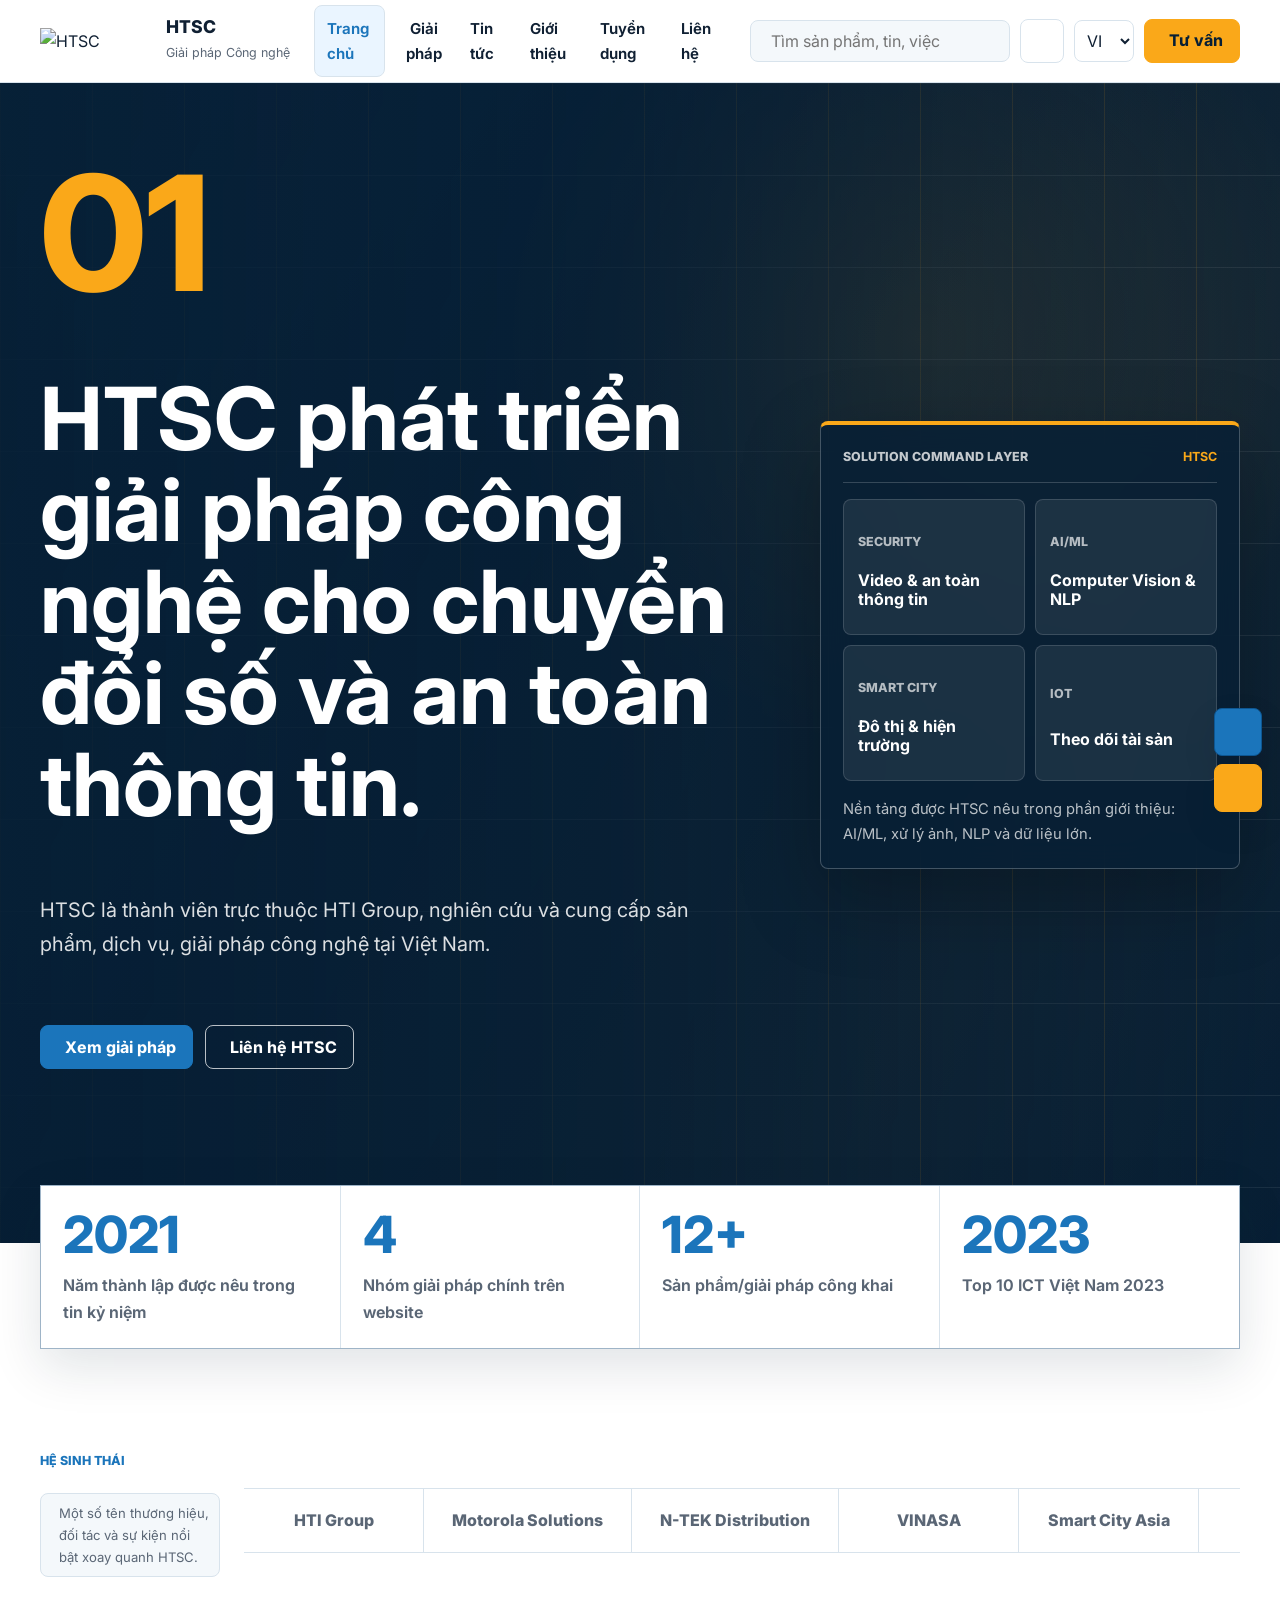
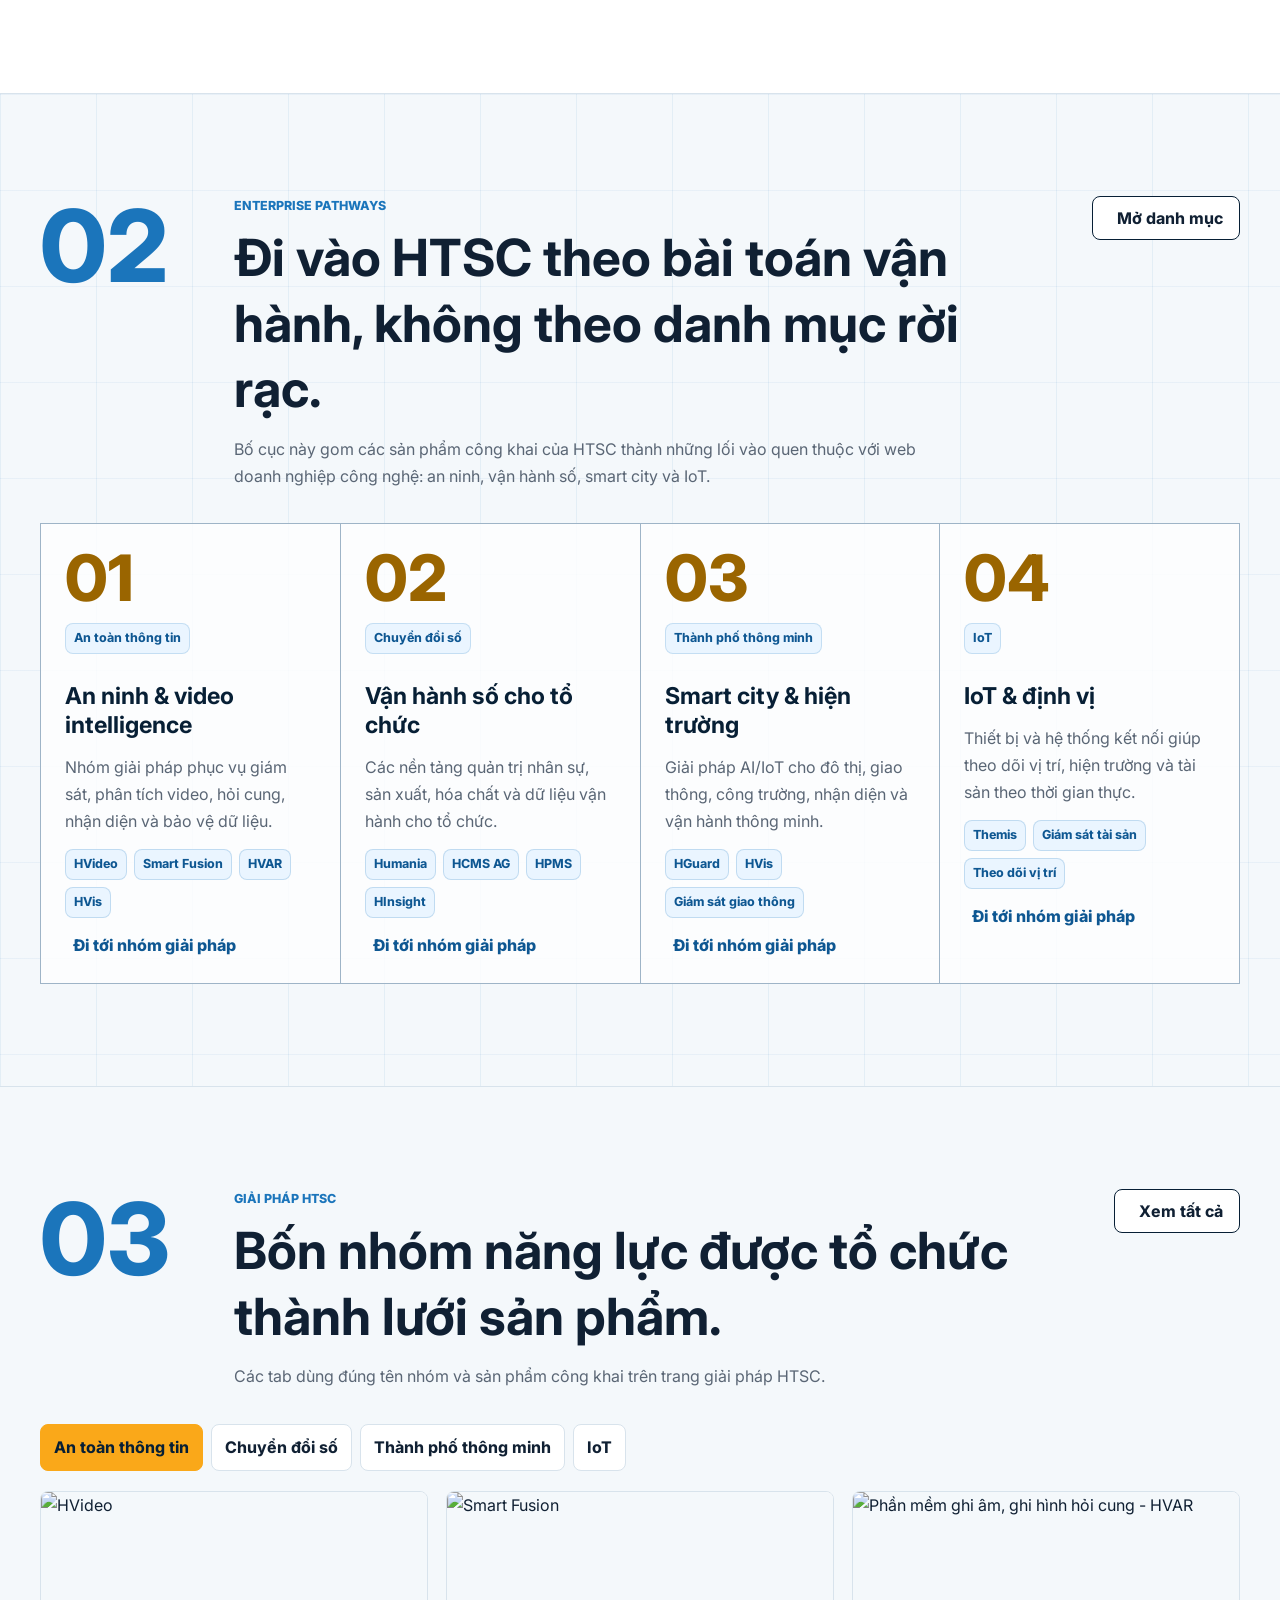
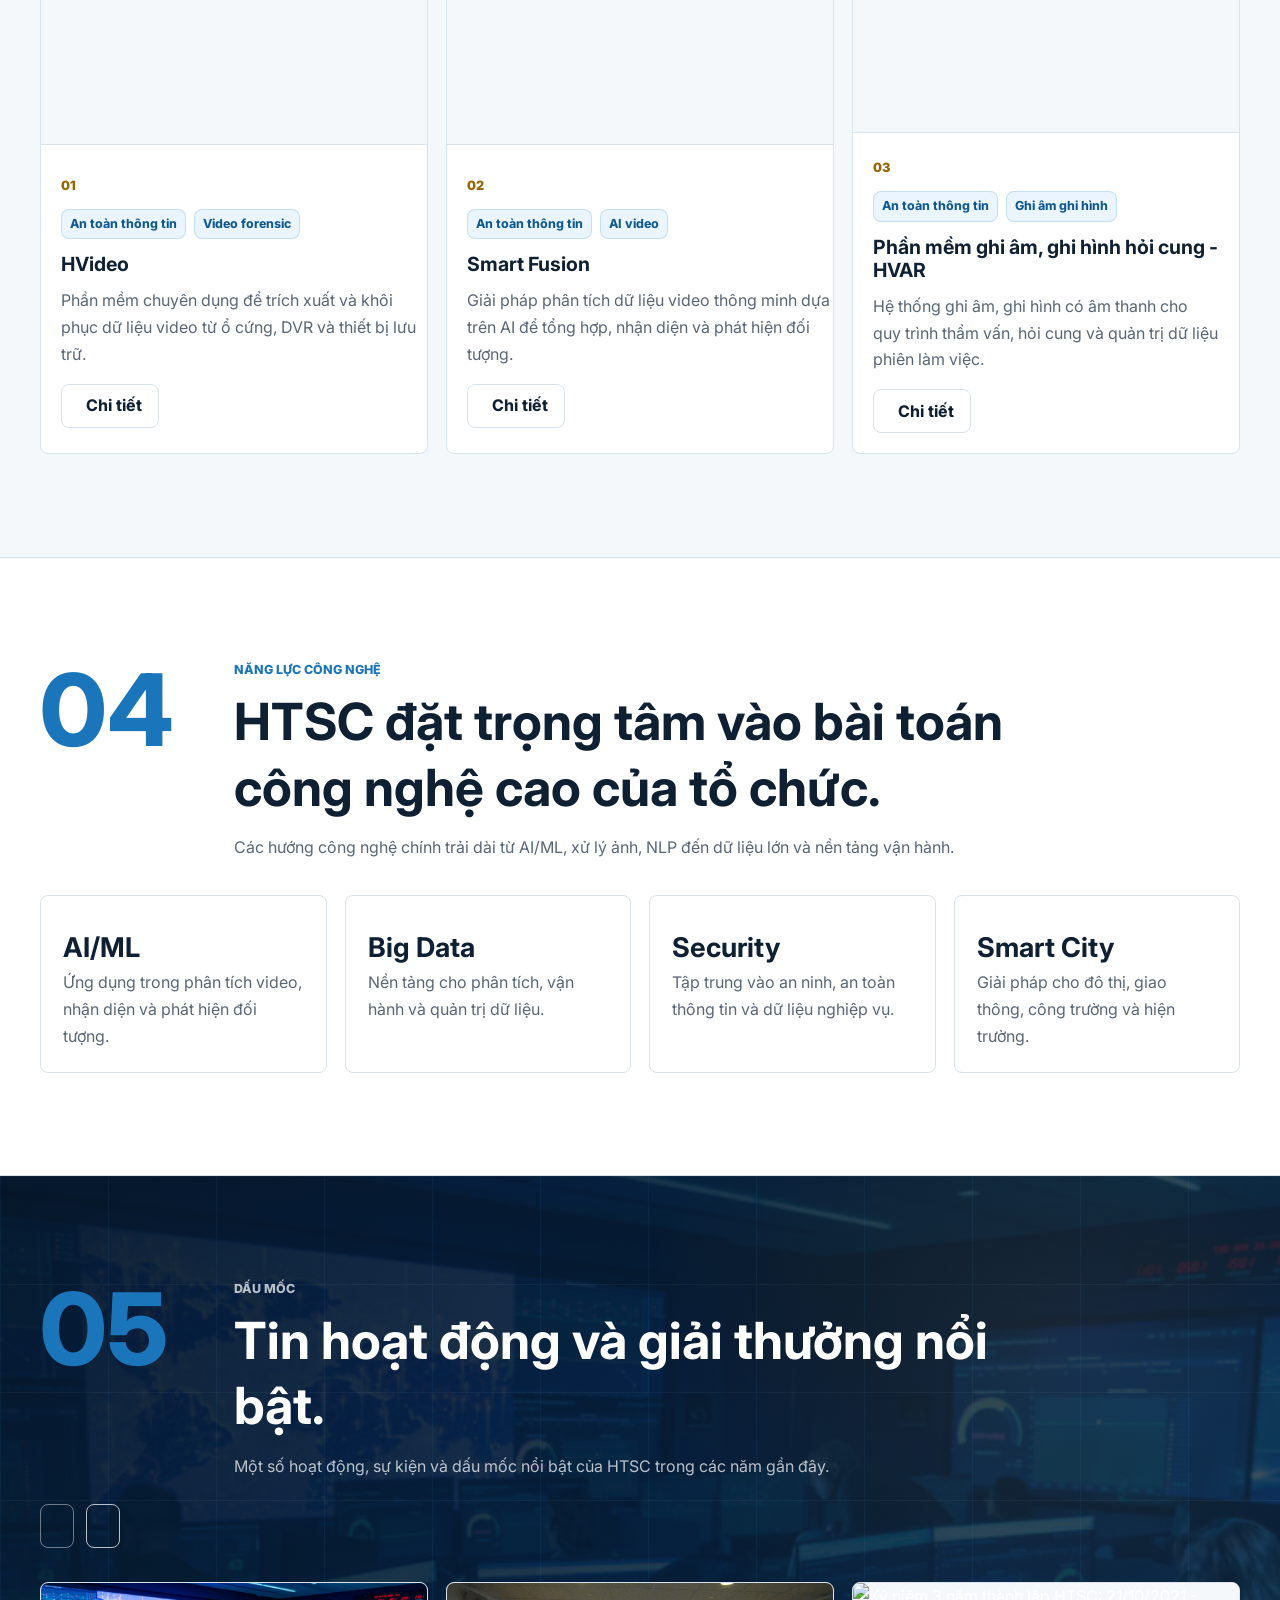
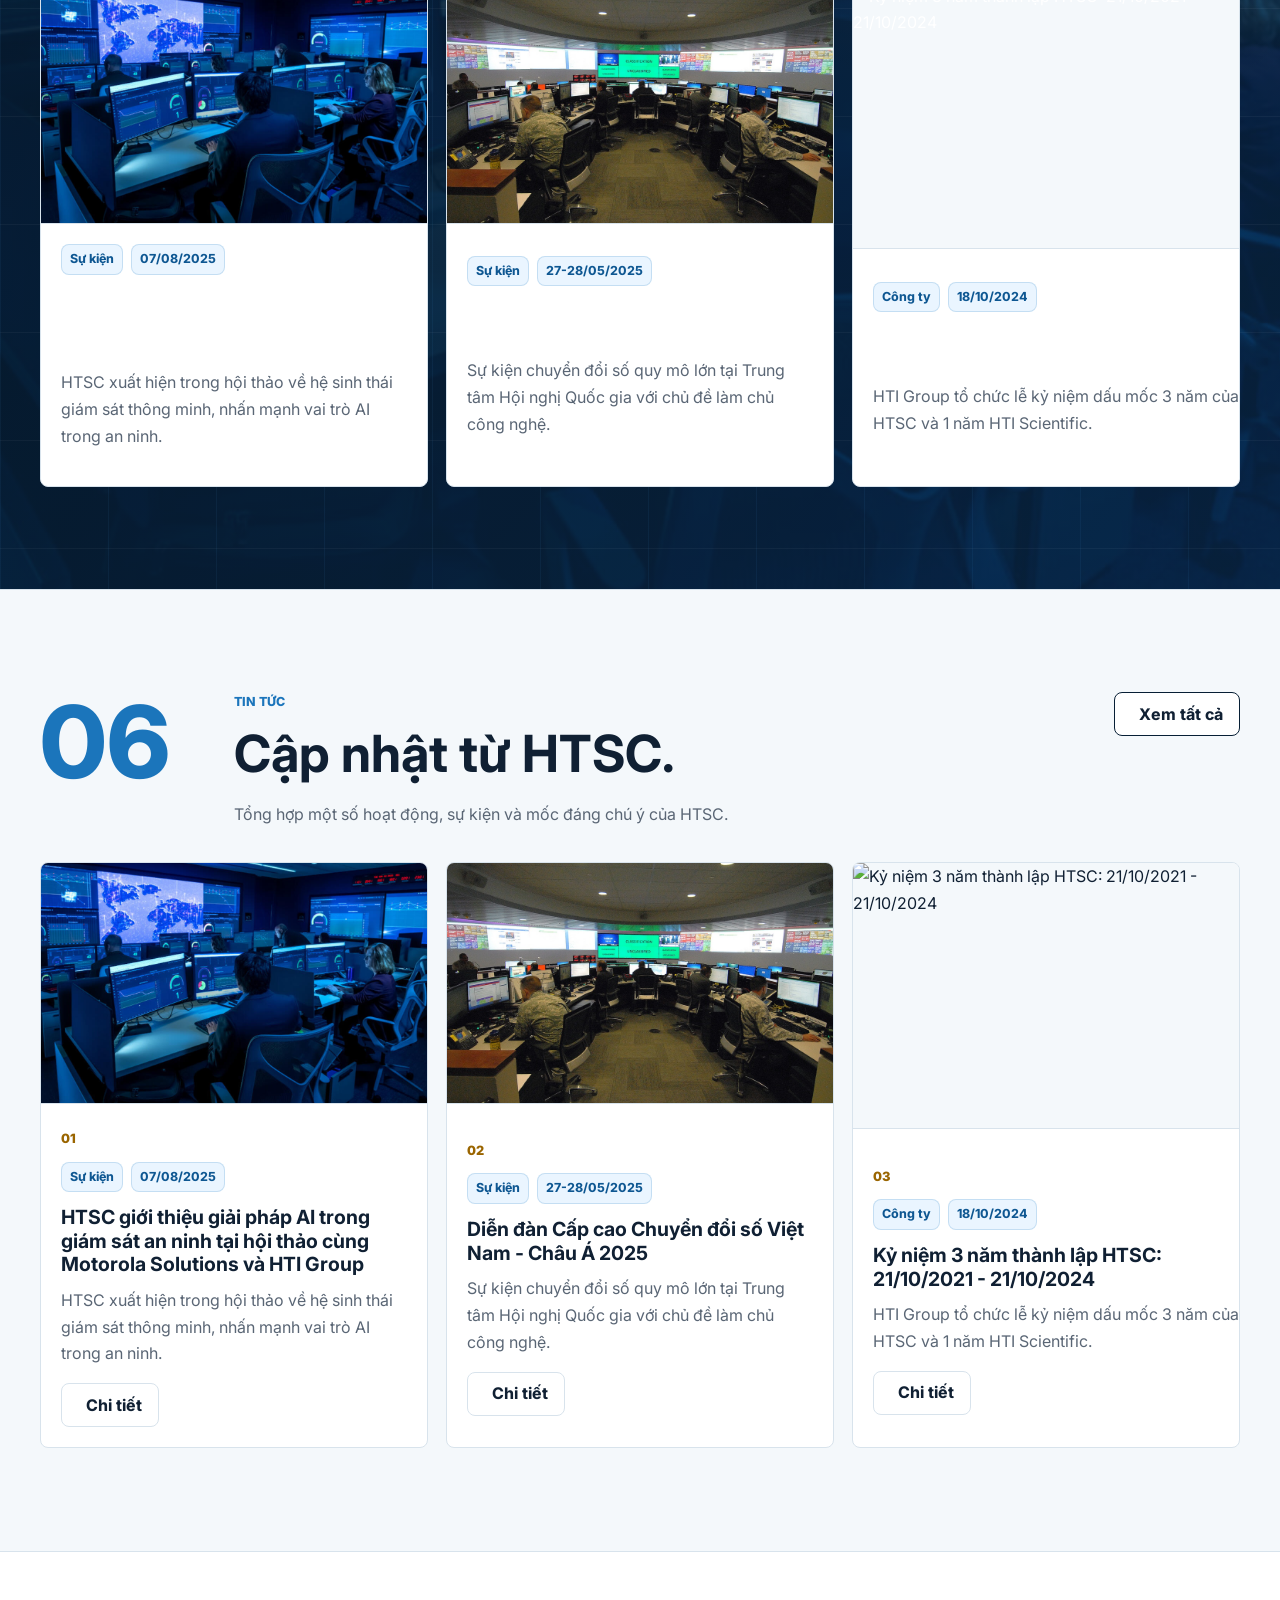
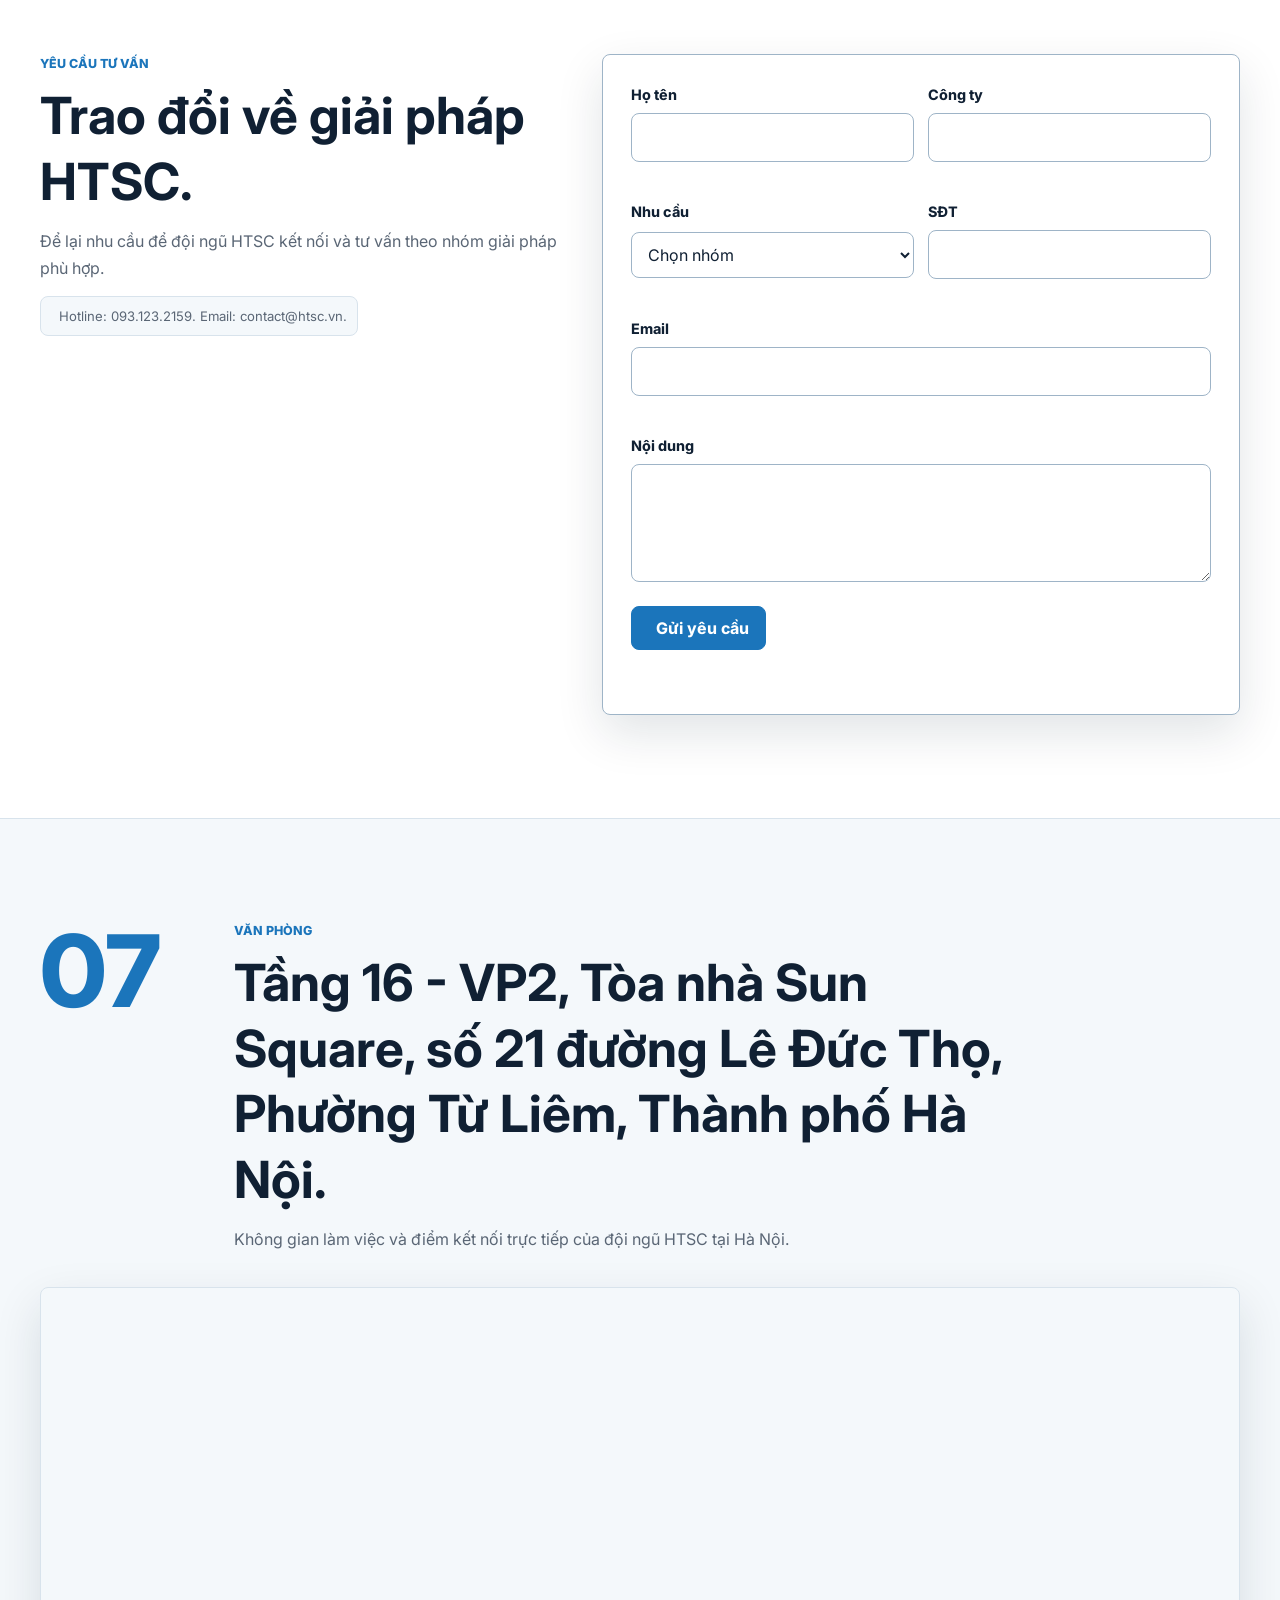
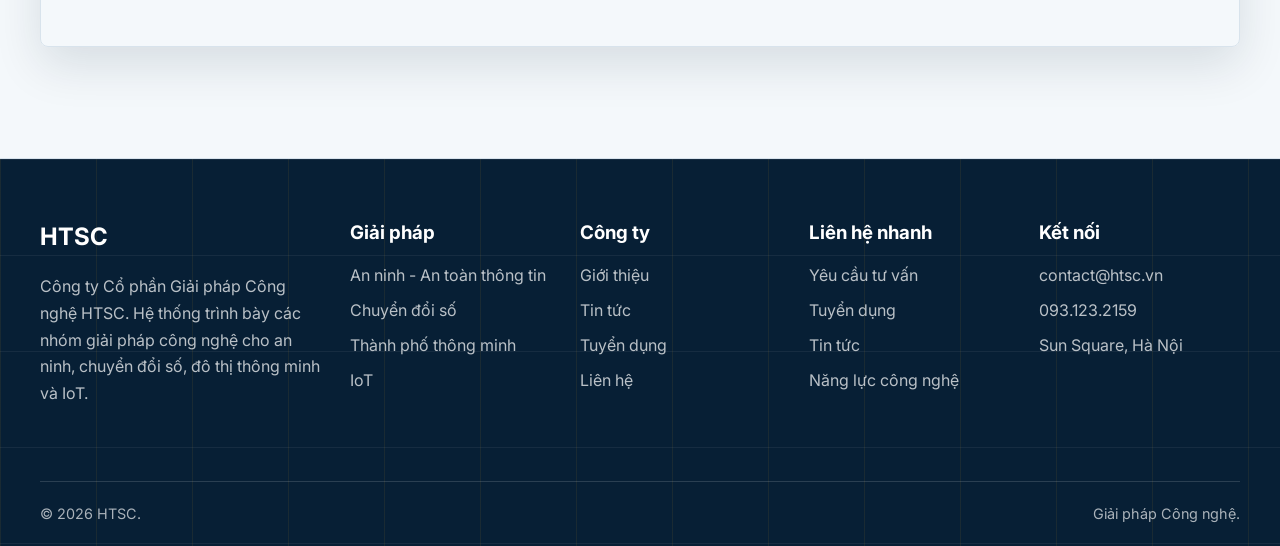
==== commit 9301e361: "feat: polish career apply form" ====
--- a/index.html
+++ b/index.html
@@ -84,7 +84,7 @@
     <section class="hero">
       <div class="swiper hero-swiper">
         <div class="swiper-wrapper">
-          <article class="swiper-slide hero-slide" style="--hero-image: url('/assets/images/defense/command-center.jpg');">
+          <article class="swiper-slide hero-slide" style="--hero-image: url('assets/images/defense/command-center.jpg');">
             <div class="hero-content">
               <span class="hero-number">01</span>
               <h1>HTSC phát triển giải pháp công nghệ cho chuyển đổi số và an toàn thông tin.</h1>
@@ -126,7 +126,7 @@
     </aside>
             </div>
           </article>
-          <article class="swiper-slide hero-slide" style="--hero-image: url('/assets/images/defense/zero-trust.jpg');">
+          <article class="swiper-slide hero-slide" style="--hero-image: url('assets/images/defense/zero-trust.jpg');">
             <div class="hero-content">
               <span class="hero-number">02</span>
               <h2>AI/ML, xử lý ảnh, xử lý ngôn ngữ tự nhiên và dữ liệu lớn.</h2>
@@ -167,7 +167,7 @@
     </aside>
             </div>
           </article>
-          <article class="swiper-slide hero-slide" style="--hero-image: url('/assets/images/defense/simulator.jpg');">
+          <article class="swiper-slide hero-slide" style="--hero-image: url('assets/images/defense/simulator.jpg');">
             <div class="hero-content">
               <span class="hero-number">03</span>
               <h2>Đội ngũ công nghệ đang tuyển AI, dữ liệu, phần mềm, presales và quản lý dự án.</h2>
@@ -483,14 +483,14 @@
         <div class="swiper case-study-slider">
           <div class="swiper-wrapper">
             <article class="swiper-slide case-card">
-              <img src="/assets/images/defense/zero-trust.jpg" alt="HTSC giới thiệu giải pháp AI trong giám sát an ninh tại hội thảo cùng Motorola Solutions và HTI Group" loading="lazy">
+              <img src="assets/images/defense/zero-trust.jpg" alt="HTSC giới thiệu giải pháp AI trong giám sát an ninh tại hội thảo cùng Motorola Solutions và HTI Group" loading="lazy">
               <div class="case-card-body">
                 <div class="tag-row"><span class="tag">Sự kiện</span><span class="tag">07/08/2025</span></div>
                 <h3>HTSC giới thiệu giải pháp AI trong giám sát an ninh tại hội thảo cùng Motorola Solutions và HTI Group</h3>
                 <p>HTSC xuất hiện trong hội thảo về hệ sinh thái giám sát thông minh, nhấn mạnh vai trò AI trong an ninh.</p>
               </div>
             </article><article class="swiper-slide case-card">
-              <img src="/assets/images/defense/command-center.jpg" alt="Diễn đàn Cấp cao Chuyển đổi số Việt Nam - Châu Á 2025" loading="lazy">
+              <img src="assets/images/defense/command-center.jpg" alt="Diễn đàn Cấp cao Chuyển đổi số Việt Nam - Châu Á 2025" loading="lazy">
               <div class="case-card-body">
                 <div class="tag-row"><span class="tag">Sự kiện</span><span class="tag">27-28/05/2025</span></div>
                 <h3>Diễn đàn Cấp cao Chuyển đổi số Việt Nam - Châu Á 2025</h3>
@@ -518,7 +518,7 @@
                 <p>HTSC được VINASA công bố trong nhóm Top 10 ICT Việt Nam 2023.</p>
               </div>
             </article><article class="swiper-slide case-card">
-              <img src="/assets/images/defense/cyber-operations.jpg" alt="HTSC chính thức khai trương văn phòng mới" loading="lazy">
+              <img src="assets/images/defense/cyber-operations.jpg" alt="HTSC chính thức khai trương văn phòng mới" loading="lazy">
               <div class="case-card-body">
                 <div class="tag-row"><span class="tag">Công ty</span><span class="tag">15/08/2023</span></div>
                 <h3>HTSC chính thức khai trương văn phòng mới</h3>
@@ -543,7 +543,7 @@
         </div>
         <div class="news-grid">
     <article class="news-card reveal" style="--reveal-index: 0;" data-card-item data-category="event" data-title="HTSC giới thiệu giải pháp AI trong giám sát an ninh tại hội thảo cùng Motorola Solutions và HTI Group" data-summary="HTSC xuất hiện trong hội thảo về hệ sinh thái giám sát thông minh, nhấn mạnh vai trò AI trong an ninh." data-keywords="HTSC giới thiệu giải pháp AI trong giám sát an ninh tại hội thảo cùng Motorola Solutions và HTI Group Sự kiện 07/08/2025 HTSC xuất hiện trong hội thảo về hệ sinh thái giám sát thông minh, nhấn mạnh vai trò AI trong an ninh.">
-      <img src="/assets/images/defense/zero-trust.jpg" alt="HTSC giới thiệu giải pháp AI trong giám sát an ninh tại hội thảo cùng Motorola Solutions và HTI Group" loading="lazy">
+      <img src="assets/images/defense/zero-trust.jpg" alt="HTSC giới thiệu giải pháp AI trong giám sát an ninh tại hội thảo cùng Motorola Solutions và HTI Group" loading="lazy">
       <div class="news-card-body">
         <span class="card-index">01</span>
         <div class="meta-row"><span class="meta">Sự kiện</span><span class="meta">07/08/2025</span></div>
@@ -555,7 +555,7 @@
       </div>
     </article>
     <article class="news-card reveal" style="--reveal-index: 1;" data-card-item data-category="event" data-title="Diễn đàn Cấp cao Chuyển đổi số Việt Nam - Châu Á 2025" data-summary="Sự kiện chuyển đổi số quy mô lớn tại Trung tâm Hội nghị Quốc gia với chủ đề làm chủ công nghệ." data-keywords="Diễn đàn Cấp cao Chuyển đổi số Việt Nam - Châu Á 2025 Sự kiện 27-28/05/2025 Sự kiện chuyển đổi số quy mô lớn tại Trung tâm Hội nghị Quốc gia với chủ đề làm chủ công nghệ.">
-      <img src="/assets/images/defense/command-center.jpg" alt="Diễn đàn Cấp cao Chuyển đổi số Việt Nam - Châu Á 2025" loading="lazy">
+      <img src="assets/images/defense/command-center.jpg" alt="Diễn đàn Cấp cao Chuyển đổi số Việt Nam - Châu Á 2025" loading="lazy">
       <div class="news-card-body">
         <span class="card-index">02</span>
         <div class="meta-row"><span class="meta">Sự kiện</span><span class="meta">27-28/05/2025</span></div>
--- a/assets/css/style.css
+++ b/assets/css/style.css
@@ -1569,6 +1569,25 @@
   box-shadow: var(--shadow-soft);
 }
 
+.form-panel--apply {
+  position: relative;
+  padding: 20px;
+  background: rgba(255, 255, 255, 0.82);
+  border: 1px solid rgba(27, 117, 187, 0.16);
+  border-radius: 18px;
+  box-shadow: 0 12px 28px rgba(7, 31, 53, 0.08);
+  overflow: hidden;
+}
+
+.form-panel--apply::before {
+  content: "";
+  position: absolute;
+  inset: 0 auto 0 0;
+  width: 4px;
+  background: linear-gradient(180deg, var(--brand-yellow), var(--brand-blue));
+  opacity: 1;
+}
+
 .form-grid {
   display: grid;
   grid-template-columns: repeat(2, minmax(0, 1fr));
@@ -1587,6 +1606,26 @@
 .form-field label {
   font-weight: 750;
   font-size: 0.9rem;
+}
+
+.form-panel--apply .form-grid {
+  gap: 16px;
+}
+
+.form-panel--apply .form-field {
+  gap: 8px;
+}
+
+.form-panel--apply .form-field label {
+  color: var(--brand-blue-deep);
+  font-size: 0.82rem;
+  font-weight: 700;
+  letter-spacing: 0.02em;
+}
+
+.form-panel--apply .form-field label span {
+  color: var(--text-muted);
+  font-weight: 600;
 }
 
 .form-field input,
@@ -1602,6 +1641,21 @@
   transition: border-color 160ms ease, box-shadow 160ms ease, background 160ms ease;
 }
 
+.form-panel--apply .form-field input,
+.form-panel--apply .form-field textarea {
+  min-height: 48px;
+  padding: 12px 14px;
+  color: var(--text);
+  background: var(--surface);
+  border-color: rgba(14, 87, 146, 0.14);
+  border-radius: 14px;
+}
+
+.form-panel--apply .form-field input::placeholder,
+.form-panel--apply .form-field textarea::placeholder {
+  color: #7a8998;
+}
+
 .form-field input:focus,
 .form-field select:focus,
 .form-field textarea:focus {
@@ -1622,6 +1676,10 @@
   resize: vertical;
 }
 
+.form-panel--apply .form-field textarea {
+  min-height: 110px;
+}
+
 .field-error {
   min-height: 18px;
   color: var(--danger);
@@ -1637,6 +1695,77 @@
 
 .form-message.is-success {
   color: var(--success);
+}
+
+.form-panel--apply .field-error {
+  color: var(--danger);
+}
+
+.form-panel--apply .form-message {
+  margin-top: 14px;
+}
+
+.side-box.side-box--apply {
+  padding: 22px;
+  background:
+    radial-gradient(circle at top right, rgba(250, 168, 25, 0.14), transparent 30%),
+    linear-gradient(180deg, rgba(234, 245, 255, 0.92), rgba(244, 248, 251, 0.96));
+  border-color: rgba(27, 117, 187, 0.14);
+  border-radius: 22px;
+  box-shadow: 0 18px 40px rgba(7, 31, 53, 0.1);
+}
+
+.quick-apply-header {
+  display: grid;
+  gap: 8px;
+  margin-bottom: 14px;
+}
+
+.quick-apply-header h3 {
+  margin: 0;
+  color: var(--brand-blue-deep);
+  font-size: 1.65rem;
+  line-height: 1.12;
+  text-wrap: balance;
+}
+
+.quick-apply-header p {
+  margin: 0;
+  color: var(--text-muted);
+  font-size: 0.95rem;
+  line-height: 1.5;
+}
+
+.quick-apply-kicker {
+  display: inline-flex;
+  width: max-content;
+  align-items: center;
+  min-height: 28px;
+  padding: 0;
+  color: var(--brand-blue);
+  background: transparent;
+  border: 0;
+  border-radius: 0;
+  font-size: 0.78rem;
+  font-weight: 800;
+  letter-spacing: 0.08em;
+  text-transform: uppercase;
+}
+
+.quick-apply-submit {
+  width: 100%;
+  justify-content: center;
+  min-height: 50px;
+  margin-top: 6px;
+  border-radius: 14px;
+  box-shadow: 0 10px 24px rgba(27, 117, 187, 0.2);
+}
+
+.quick-apply-note {
+  margin: 10px 0 0;
+  color: var(--text-muted);
+  font-size: 0.8rem;
+  line-height: 1.5;
 }
 
 .map-frame {
@@ -2555,6 +2684,36 @@
     font-size: clamp(2.05rem, 12vw, 3.25rem);
     line-height: 1.15;
     letter-spacing: 0;
+  }
+
+  .page-hero {
+    overflow: hidden;
+  }
+
+  .page-hero-grid,
+  .article-layout,
+  .side-panel,
+  .side-box.side-box--apply,
+  .form-panel--apply {
+    min-width: 0;
+  }
+
+  .page-hero h1 {
+    font-size: 2.45rem;
+    overflow-wrap: anywhere;
+  }
+
+  .page-hero p,
+  .article p,
+  .article li,
+  .quick-apply-header p,
+  .quick-apply-note {
+    overflow-wrap: break-word;
+  }
+
+  .page-hero-image {
+    min-height: 0;
+    max-height: 340px;
   }
 
   .signal-grid {
@@ -2587,6 +2746,24 @@
     grid-template-columns: 1fr;
   }
 
+  .side-box.side-box--apply {
+    padding: 18px;
+  }
+
+  .form-panel--apply {
+    padding: 18px;
+    border-radius: 16px;
+  }
+
+  .form-panel--apply .form-field input,
+  .form-panel--apply .form-field textarea {
+    width: 100%;
+  }
+
+  .quick-apply-header h3 {
+    font-size: 1.48rem;
+  }
+
   .pathway-card {
     min-height: auto;
   }
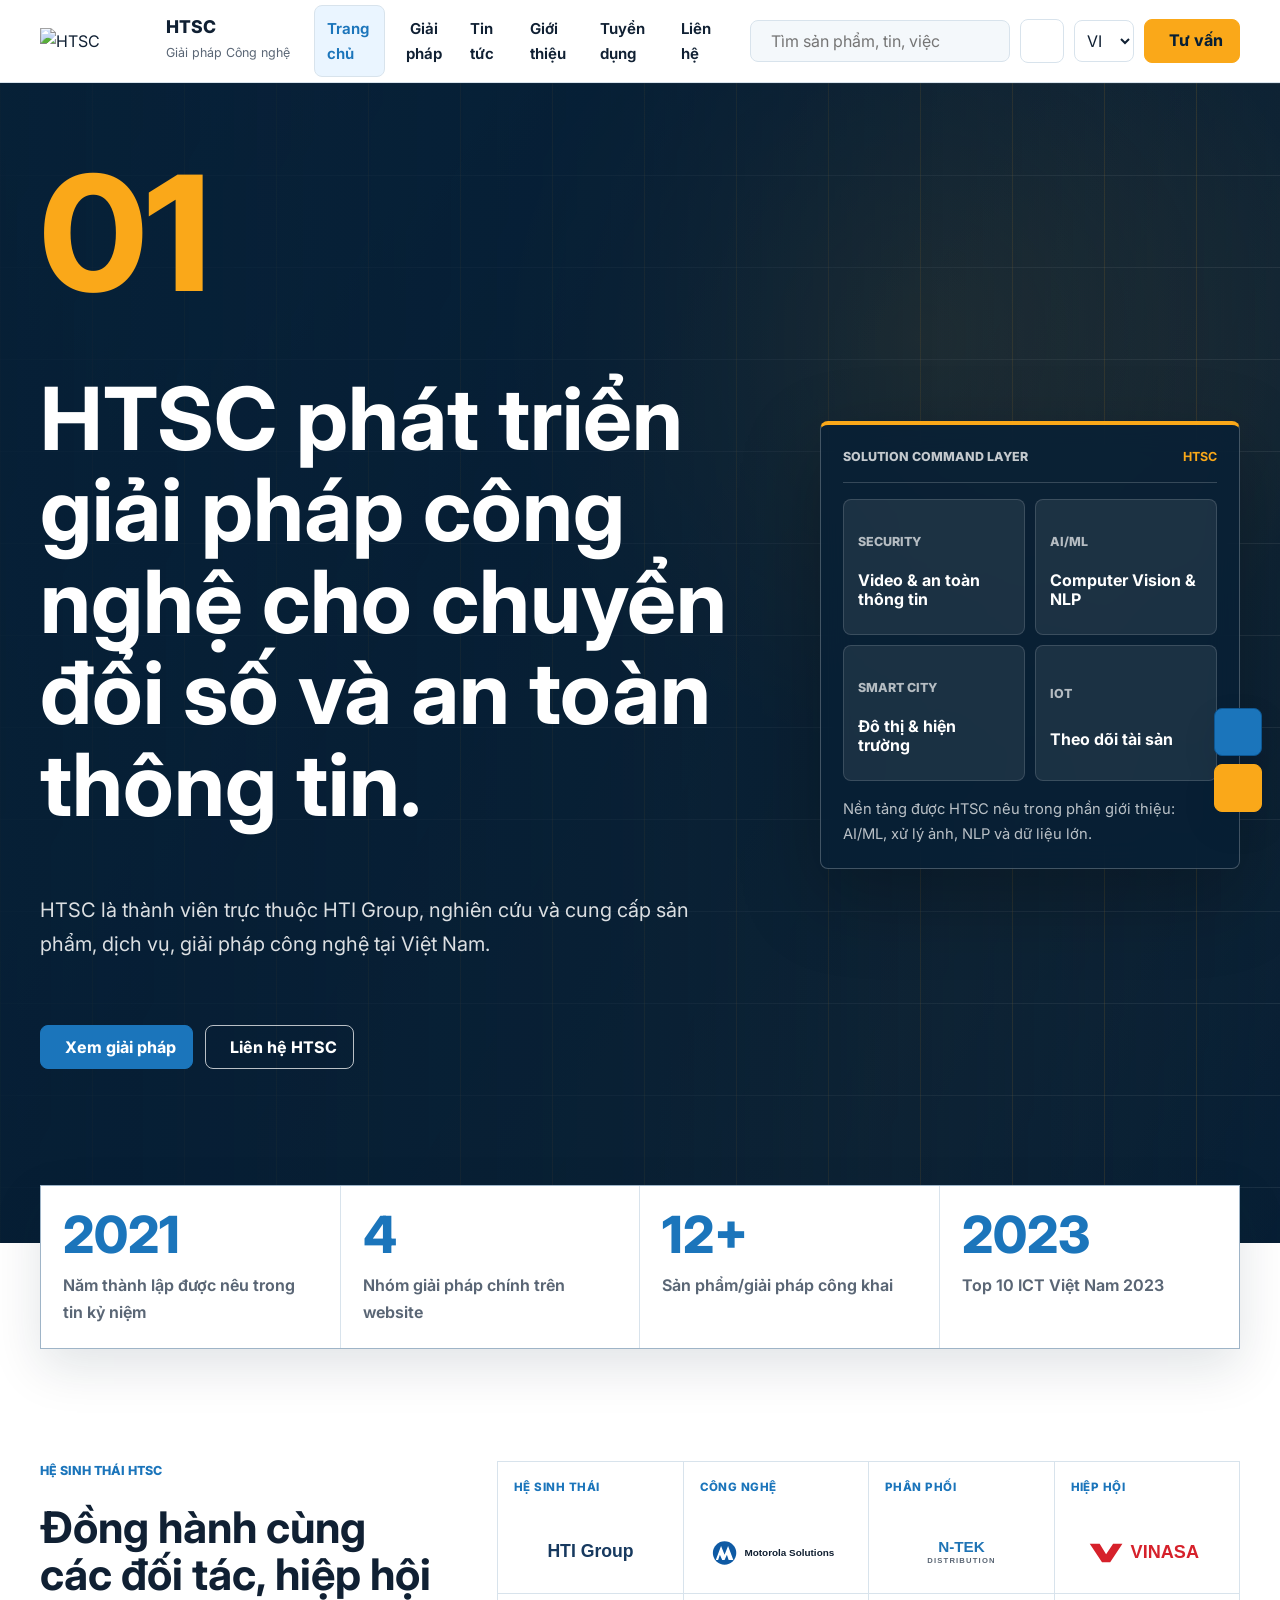
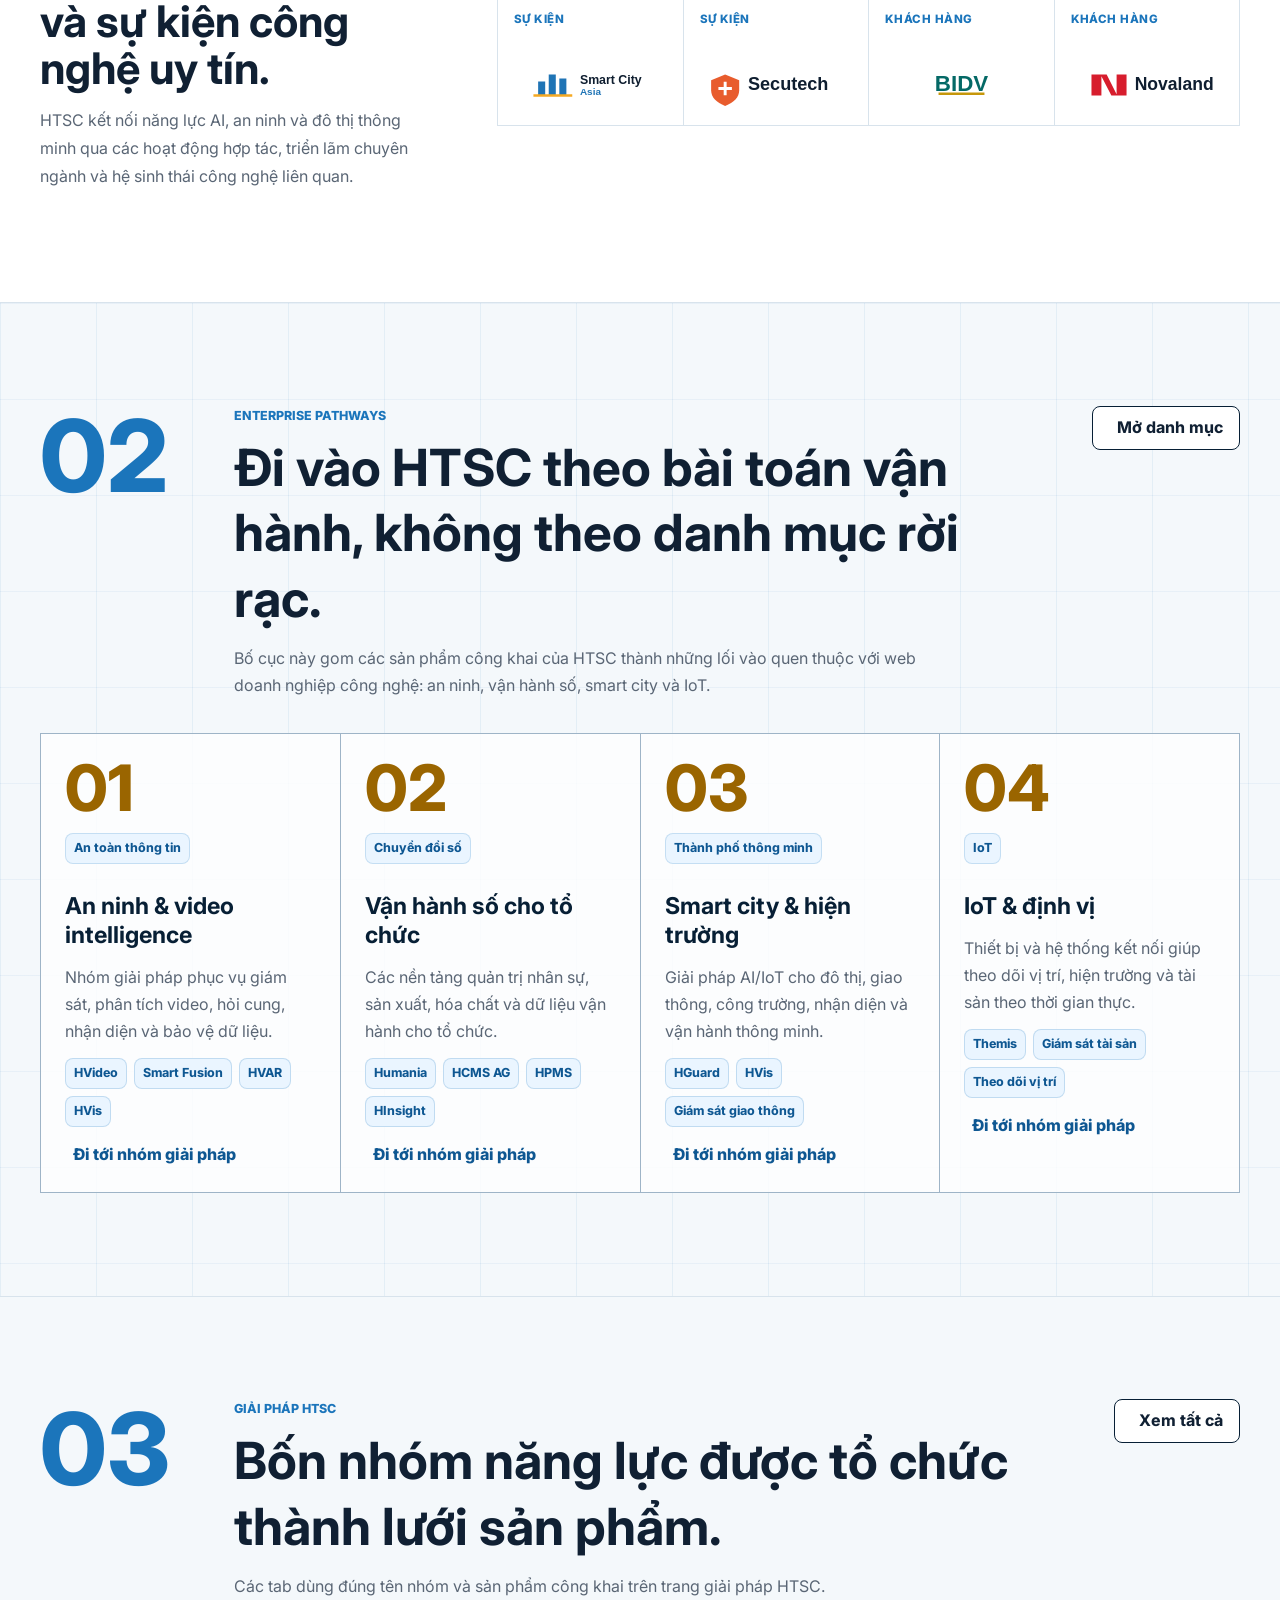
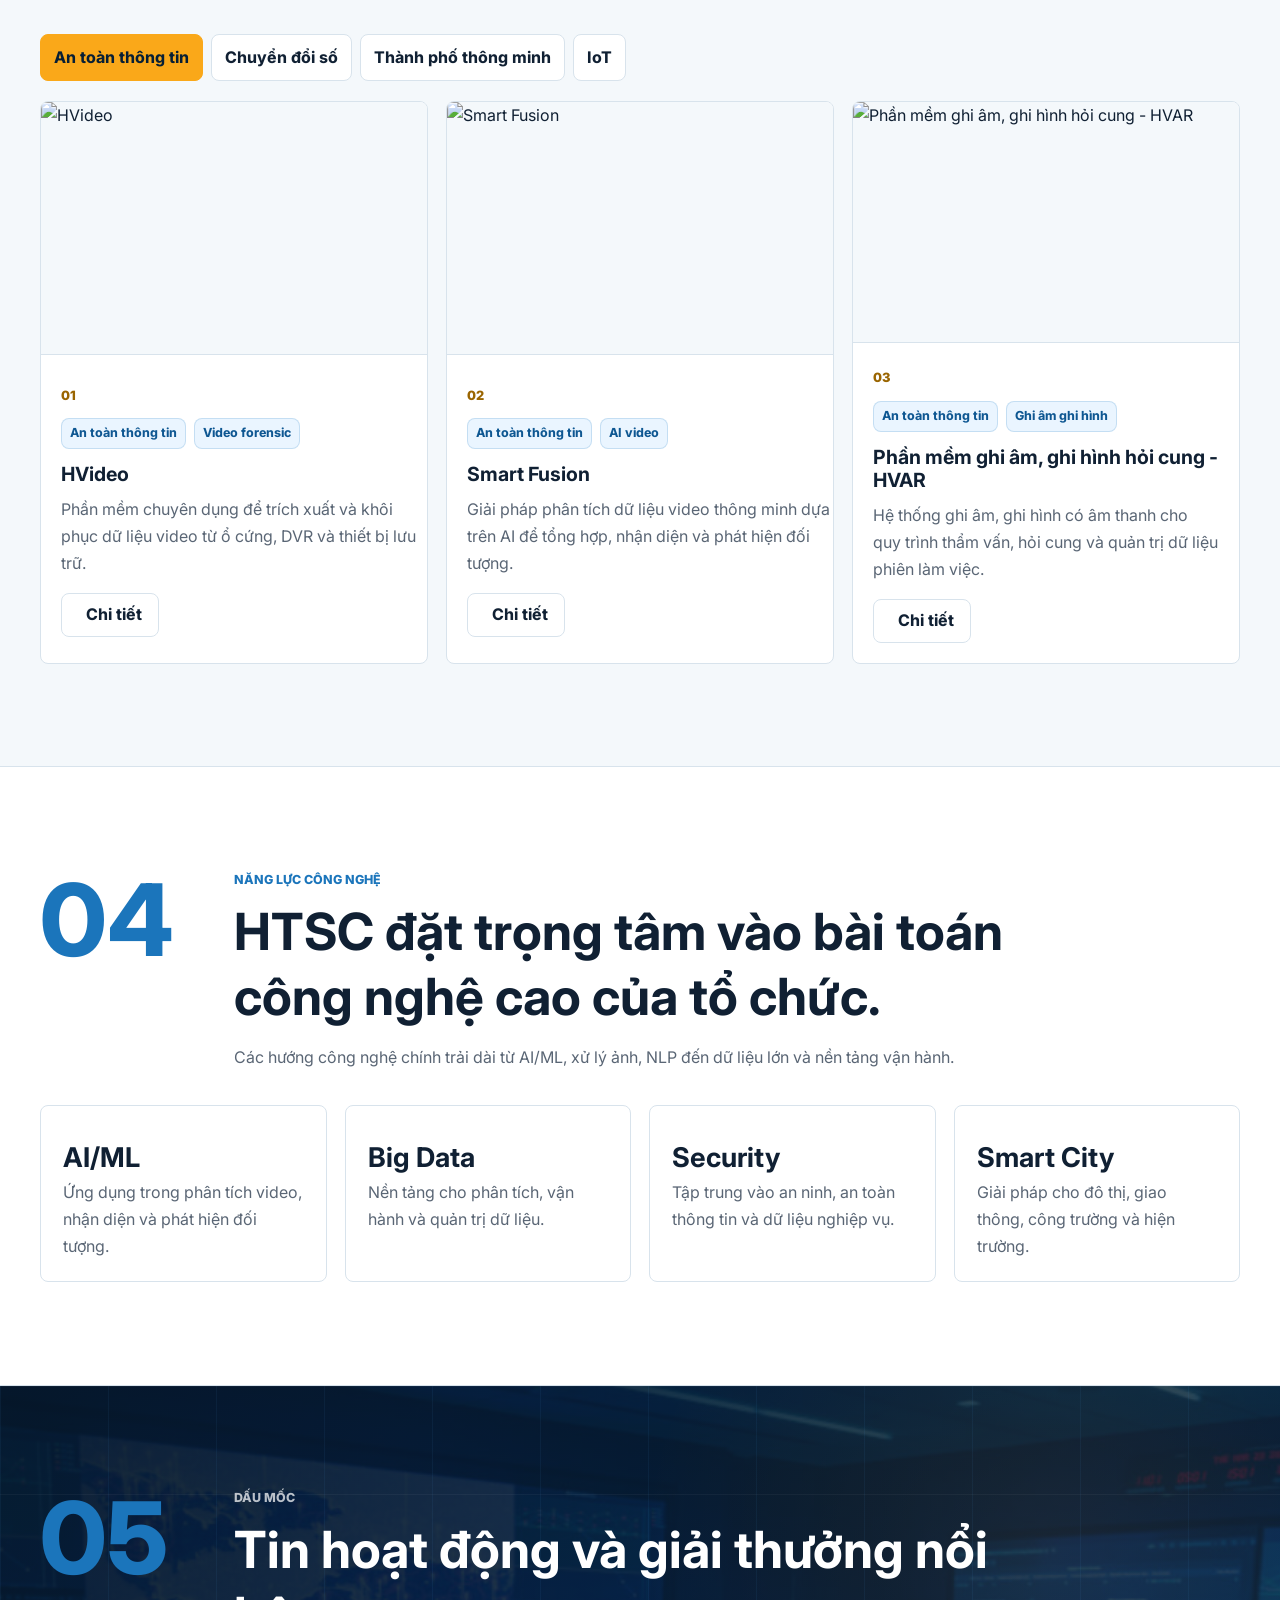
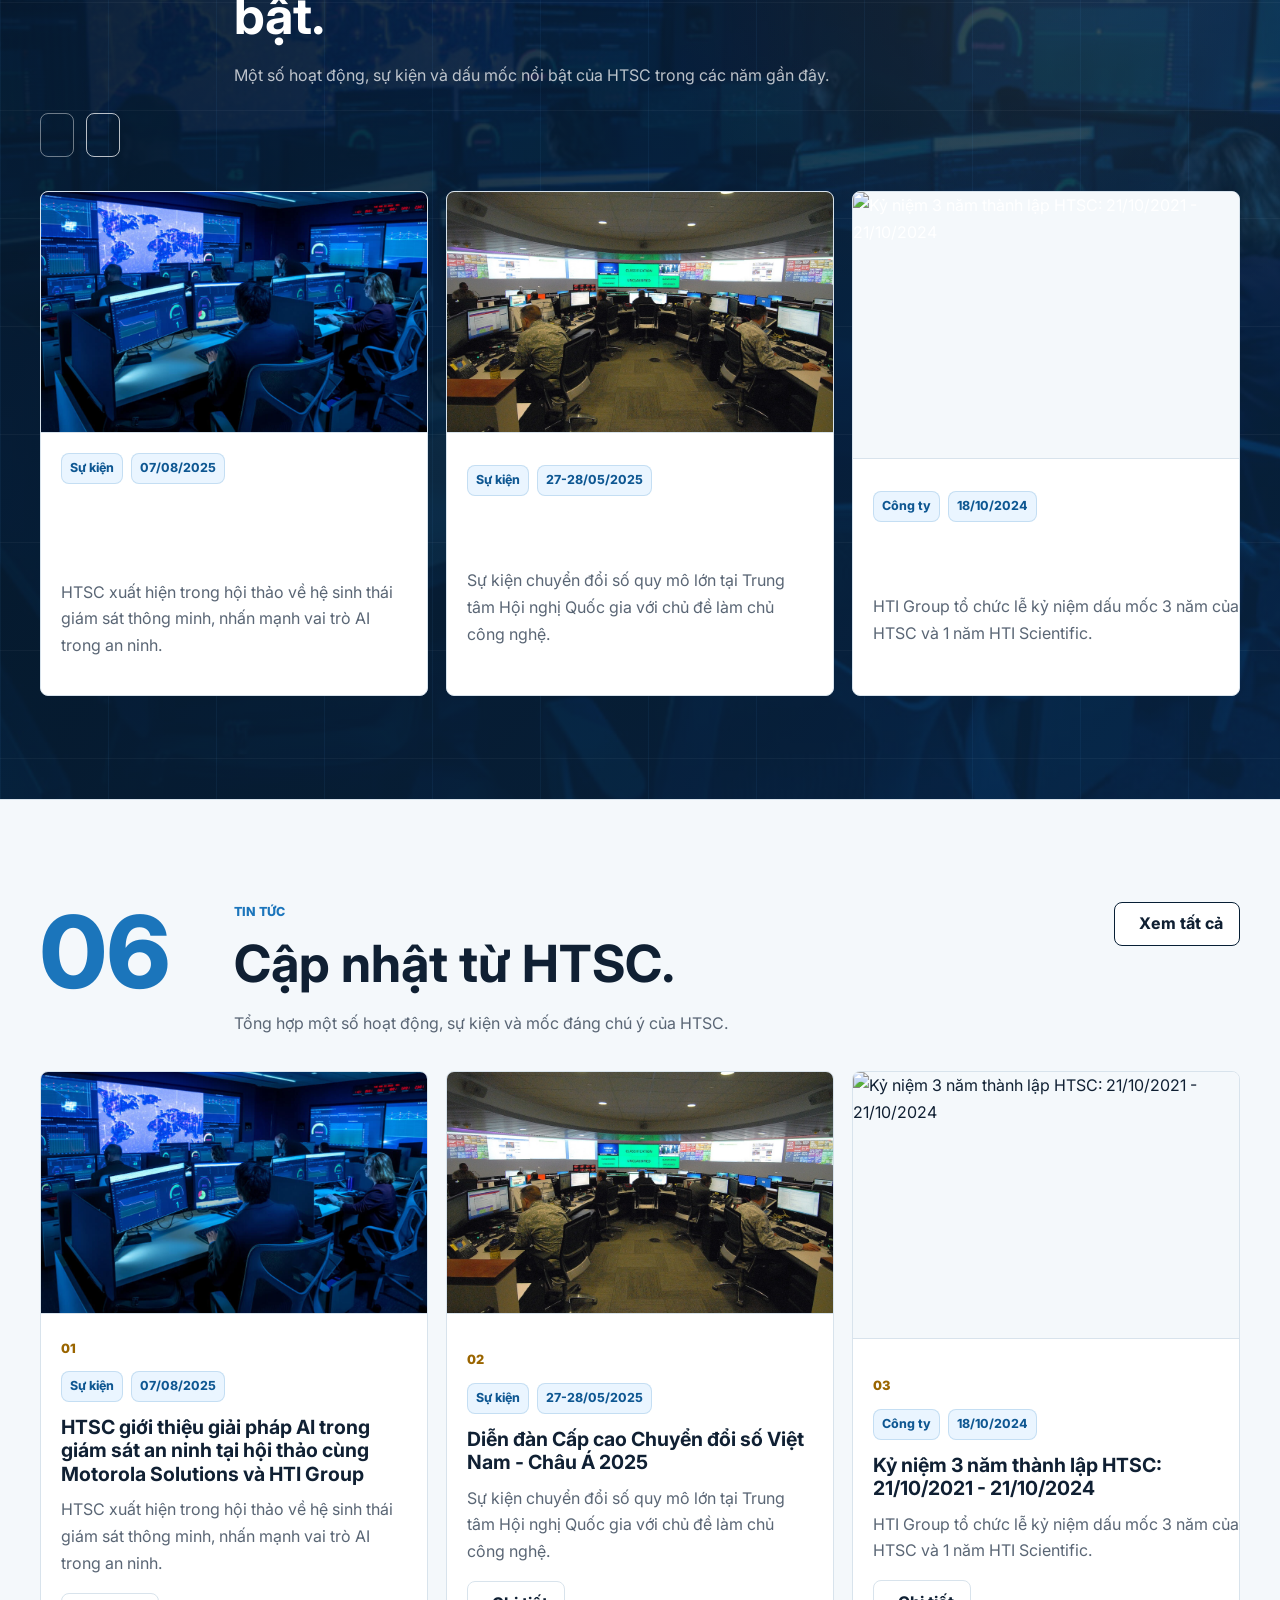
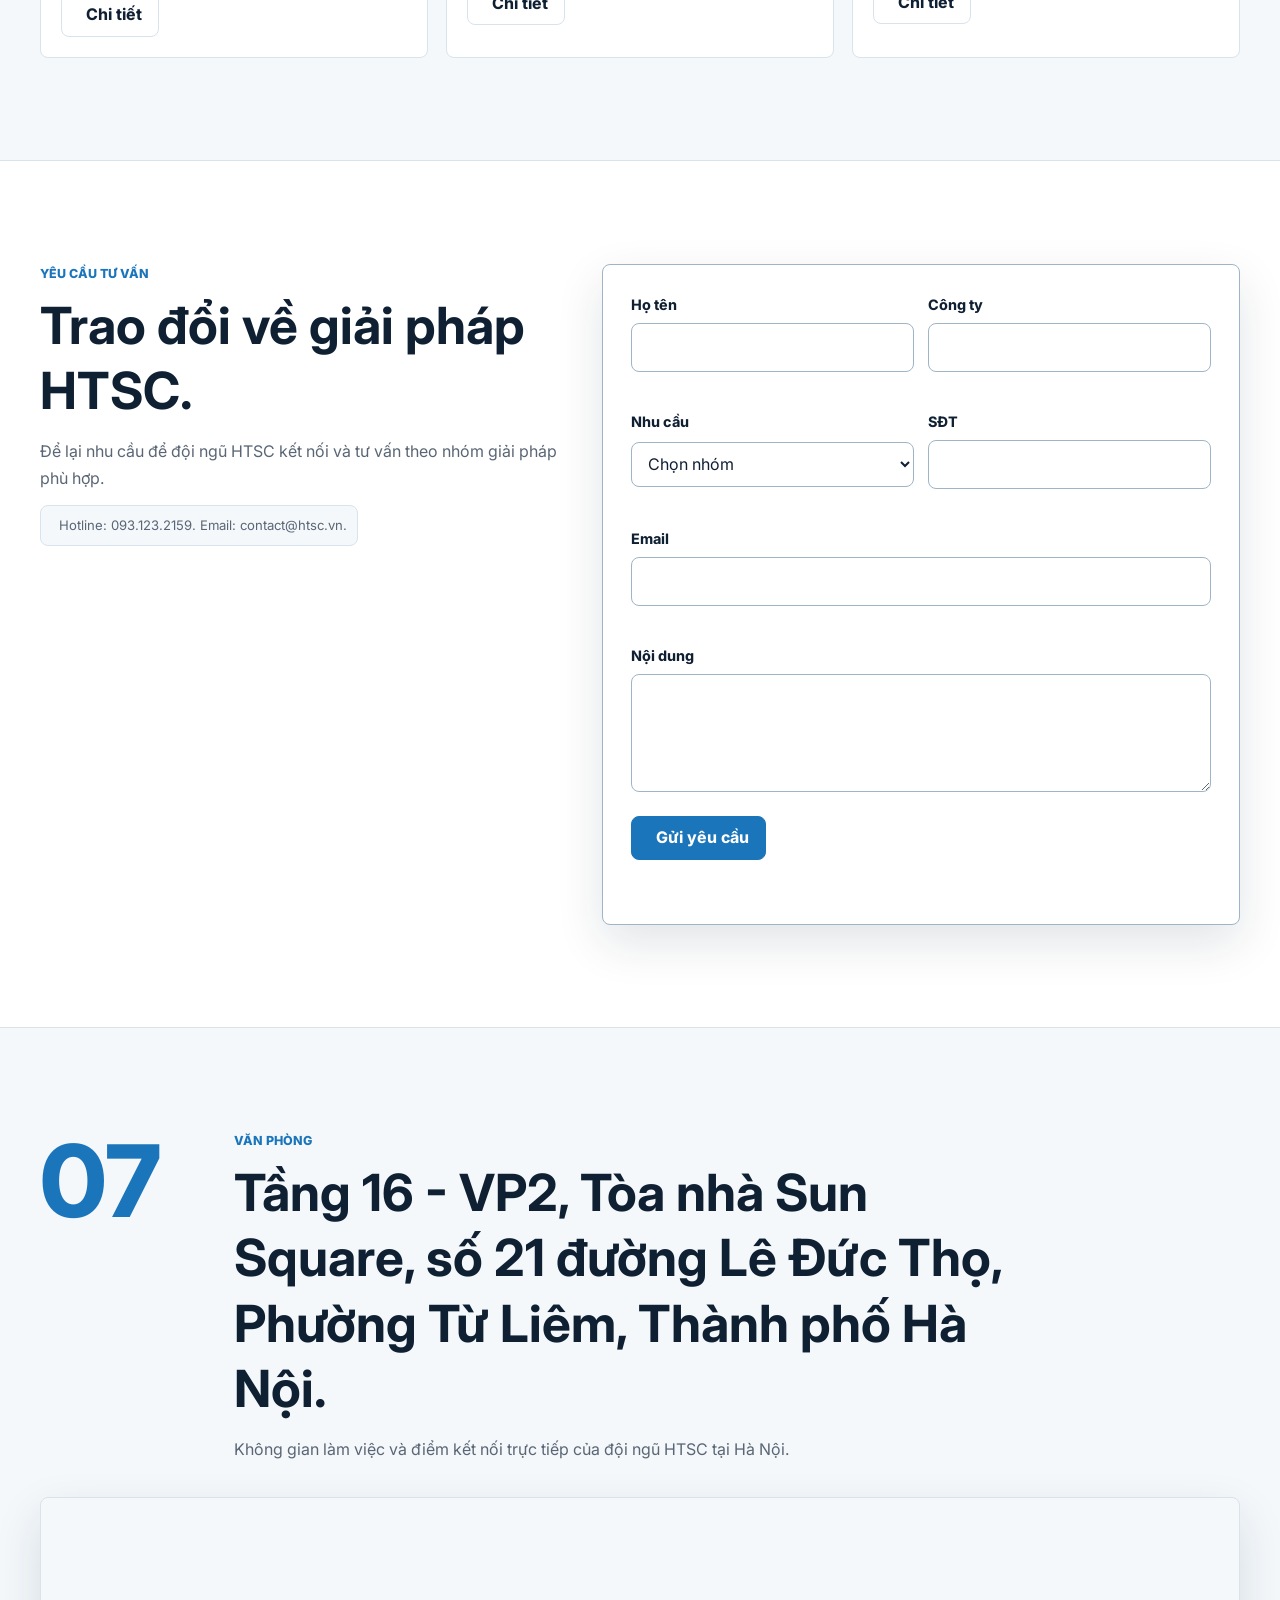
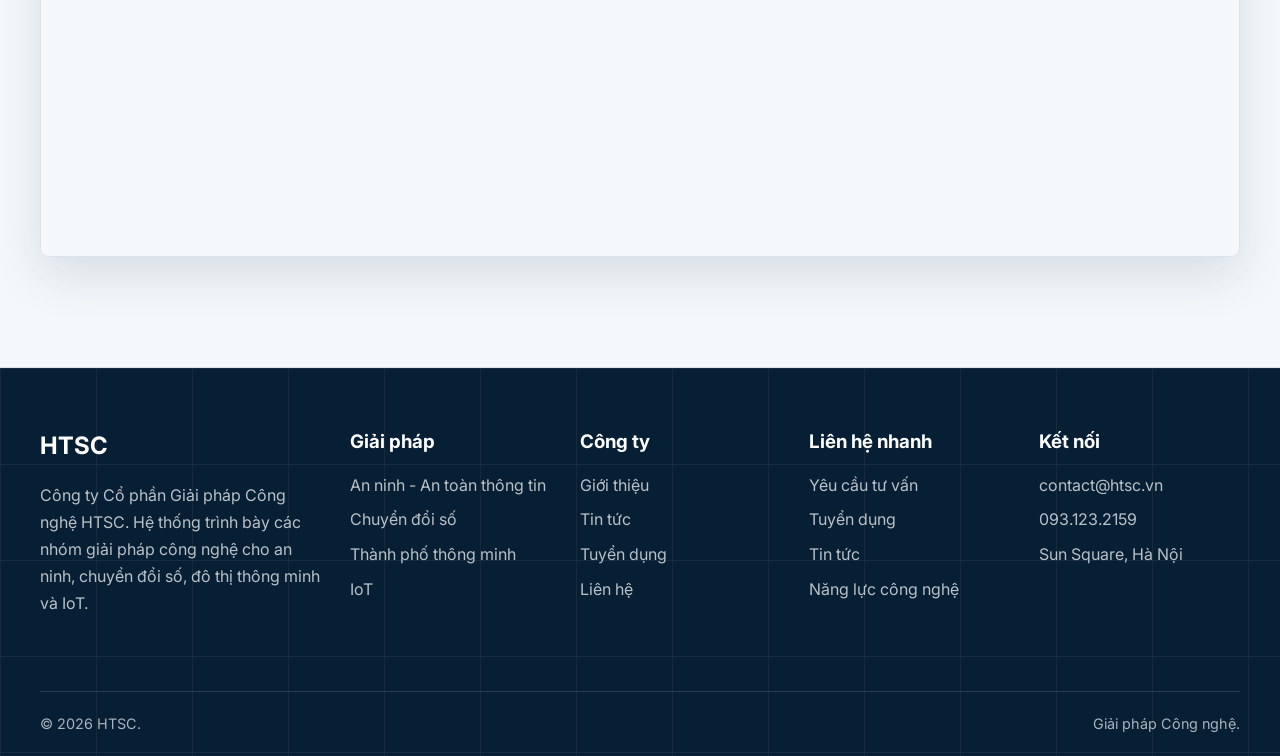
==== commit 613692d0: "feat: improve ecosystem partner section" ====
--- a/index.html
+++ b/index.html
@@ -224,16 +224,55 @@
       </div>
     </section>
 
-    <section class="section">
-      <div class="container logo-strip">
-        <div>
-          <span class="eyebrow">Hệ sinh thái</span>
-          <p class="prototype-note"><i data-lucide="sparkles"></i>Một số tên thương hiệu, đối tác và sự kiện nổi bật xoay quanh HTSC.</p>
-        </div>
-        <div class="logo-track" aria-label="Hệ sinh thái kết nối của HTSC">
-          <div class="logo-marquee">
-            <span class="partner-logo">HTI Group</span><span class="partner-logo">Motorola Solutions</span><span class="partner-logo">N-TEK Distribution</span><span class="partner-logo">VINASA</span><span class="partner-logo">Smart City Asia</span><span class="partner-logo">Secutech</span><span class="partner-logo">BIDV</span><span class="partner-logo">Novaland</span><span class="partner-logo">HTI Group</span><span class="partner-logo">Motorola Solutions</span><span class="partner-logo">N-TEK Distribution</span><span class="partner-logo">VINASA</span>
-          </div>
+    <section class="section" id="ecosystem">
+      <div class="container ecosystem-panel">
+        <div class="ecosystem-copy">
+          <span class="eyebrow" data-i18n="eyebrow.ecosystem">Hệ sinh thái HTSC</span>
+          <h2 data-i18n="ecosystem.title">Đồng hành cùng các đối tác, hiệp hội và sự kiện công nghệ uy tín.</h2>
+          <p data-i18n="ecosystem.note">HTSC kết nối năng lực AI, an ninh và đô thị thông minh qua các hoạt động hợp tác, triển lãm chuyên ngành và hệ sinh thái công nghệ liên quan.</p>
+        </div>
+        <div class="partner-wall" aria-label="Đối tác, hiệp hội và sự kiện nổi bật của HTSC">
+          
+            <article class="partner-logo-card">
+              <span class="partner-category">Hệ sinh thái</span>
+              <img src="assets/images/partners/hti-group.svg" alt="HTI Group" loading="lazy" width="180" height="56">
+            </article>
+          
+            <article class="partner-logo-card">
+              <span class="partner-category">Công nghệ</span>
+              <img src="assets/images/partners/motorola-solutions.svg" alt="Motorola Solutions" loading="lazy" width="180" height="56">
+            </article>
+          
+            <article class="partner-logo-card">
+              <span class="partner-category">Phân phối</span>
+              <img src="assets/images/partners/n-tek-distribution.svg" alt="N-TEK Distribution" loading="lazy" width="180" height="56">
+            </article>
+          
+            <article class="partner-logo-card">
+              <span class="partner-category">Hiệp hội</span>
+              <img src="assets/images/partners/vinasa.svg" alt="VINASA" loading="lazy" width="180" height="56">
+            </article>
+          
+            <article class="partner-logo-card">
+              <span class="partner-category">Sự kiện</span>
+              <img src="assets/images/partners/smart-city-asia.svg" alt="Smart City Asia" loading="lazy" width="180" height="56">
+            </article>
+          
+            <article class="partner-logo-card">
+              <span class="partner-category">Sự kiện</span>
+              <img src="assets/images/partners/secutech.svg" alt="Secutech" loading="lazy" width="180" height="56">
+            </article>
+          
+            <article class="partner-logo-card">
+              <span class="partner-category">Khách hàng</span>
+              <img src="assets/images/partners/bidv.svg" alt="BIDV" loading="lazy" width="180" height="56">
+            </article>
+          
+            <article class="partner-logo-card">
+              <span class="partner-category">Khách hàng</span>
+              <img src="assets/images/partners/novaland.svg" alt="Novaland" loading="lazy" width="180" height="56">
+            </article>
+          
         </div>
       </div>
     </section>
--- a/assets/css/style.css
+++ b/assets/css/style.css
@@ -1181,42 +1181,91 @@
   font-size: 0.82rem;
 }
 
-.logo-strip {
-  display: grid;
-  grid-template-columns: 180px minmax(0, 1fr);
-  gap: 24px;
-  align-items: center;
-}
-
-.logo-track {
-  overflow: hidden;
+.ecosystem-panel {
+  display: grid;
+  grid-template-columns: minmax(260px, 0.82fr) minmax(0, 1.55fr);
+  gap: clamp(28px, 5vw, 72px);
+  align-items: start;
+  padding-block: 10px;
+  min-width: 0;
+}
+
+.ecosystem-copy {
+  display: grid;
+  gap: 14px;
+  max-width: 440px;
+  min-width: 0;
+}
+
+.ecosystem-copy h2 {
+  margin: 0;
+  color: var(--text);
+  font-size: clamp(1.8rem, 3.4vw, 3.35rem);
+  line-height: 1.08;
+  letter-spacing: 0;
+}
+
+.ecosystem-copy p {
+  margin: 0;
+  color: var(--text-muted);
+  font-size: 1rem;
+  line-height: 1.75;
+}
+
+.ecosystem-copy h2,
+.ecosystem-copy p {
+  overflow-wrap: break-word;
+}
+
+.partner-wall {
+  display: grid;
+  grid-template-columns: repeat(4, minmax(0, 1fr));
   border-top: 1px solid var(--line);
+  border-left: 1px solid var(--line);
+  background: var(--surface);
+  min-width: 0;
+}
+
+.partner-logo-card {
+  display: grid;
+  min-height: 132px;
+  padding: 16px;
+  align-content: space-between;
+  gap: 18px;
+  border-right: 1px solid var(--line);
   border-bottom: 1px solid var(--line);
-  background: var(--surface);
-}
-
-.logo-marquee {
-  display: flex;
-  width: max-content;
-  animation: marquee 26s linear infinite;
-}
-
-.partner-logo {
-  min-width: 180px;
-  padding: 18px 28px;
-  border-right: 1px solid var(--line);
-  color: var(--text-muted);
+  background:
+    linear-gradient(180deg, color-mix(in srgb, var(--surface-raised) 88%, transparent), var(--surface));
+  transition: background 220ms var(--ease-out), transform 220ms var(--ease-out);
+  min-width: 0;
+}
+
+.partner-logo-card:hover {
+  background:
+    linear-gradient(180deg, color-mix(in srgb, var(--surface-blue) 58%, var(--surface)), var(--surface));
+  transform: translateY(-2px);
+}
+
+.partner-category {
+  color: var(--brand-blue);
+  font-size: 0.72rem;
   font-weight: 800;
-  text-align: center;
-}
-
-@keyframes marquee {
-  from {
-    transform: translateX(0);
-  }
-  to {
-    transform: translateX(-50%);
-  }
+  letter-spacing: 0.04em;
+  text-transform: uppercase;
+}
+
+.partner-logo-card img {
+  display: block;
+  width: 100%;
+  max-width: 178px;
+  height: 48px;
+  object-fit: contain;
+  object-position: left center;
+  filter: saturate(0.92) contrast(1.02);
+}
+
+html[data-theme="dark"] .partner-logo-card img {
+  filter: brightness(1.16) saturate(0.95) contrast(1.05);
 }
 
 .tabs {
@@ -1768,6 +1817,49 @@
   line-height: 1.5;
 }
 
+html[data-theme="dark"] .side-box.side-box--apply {
+  background:
+    radial-gradient(circle at top right, rgba(255, 189, 63, 0.12), transparent 34%),
+    linear-gradient(180deg, rgba(13, 28, 48, 0.98), rgba(5, 14, 26, 0.98));
+  border-color: rgba(159, 210, 255, 0.22);
+  box-shadow: 0 22px 48px rgba(0, 0, 0, 0.32);
+}
+
+html[data-theme="dark"] .form-panel--apply {
+  background: linear-gradient(180deg, rgba(13, 28, 48, 0.96), rgba(7, 17, 31, 0.98));
+  border-color: rgba(159, 210, 255, 0.2);
+  box-shadow: 0 14px 30px rgba(0, 0, 0, 0.28);
+}
+
+html[data-theme="dark"] .quick-apply-header h3,
+html[data-theme="dark"] .form-panel--apply .form-field label {
+  color: var(--text);
+}
+
+html[data-theme="dark"] .quick-apply-header p,
+html[data-theme="dark"] .quick-apply-note,
+html[data-theme="dark"] .form-panel--apply .form-field label span {
+  color: var(--text-muted);
+}
+
+html[data-theme="dark"] .form-panel--apply .form-field input,
+html[data-theme="dark"] .form-panel--apply .form-field textarea {
+  color: var(--text);
+  background: rgba(3, 11, 20, 0.9);
+  border-color: rgba(159, 210, 255, 0.24);
+}
+
+html[data-theme="dark"] .form-panel--apply .form-field input::placeholder,
+html[data-theme="dark"] .form-panel--apply .form-field textarea::placeholder {
+  color: #9fb3c7;
+}
+
+html[data-theme="dark"] .form-panel--apply .form-field input:focus,
+html[data-theme="dark"] .form-panel--apply .form-field textarea:focus {
+  border-color: var(--brand-blue);
+  box-shadow: 0 0 0 4px rgba(85, 169, 239, 0.18);
+}
+
 .map-frame {
   width: 100%;
   min-height: 360px;
@@ -2541,8 +2633,16 @@
   .article-layout,
   .form-band,
   .listing-layout,
-  .logo-strip {
+  .ecosystem-panel {
     grid-template-columns: 1fr;
+  }
+
+  .ecosystem-copy {
+    max-width: 680px;
+  }
+
+  .partner-wall {
+    grid-template-columns: repeat(3, minmax(0, 1fr));
   }
 
   .section-header {
@@ -2599,10 +2699,6 @@
     animation-iteration-count: 1 !important;
     transition-duration: 1ms !important;
     scroll-behavior: auto !important;
-  }
-
-  .logo-marquee {
-    animation: none;
   }
 
   .reveal,
@@ -2746,6 +2842,24 @@
     grid-template-columns: 1fr;
   }
 
+  .partner-wall {
+    grid-template-columns: 1fr;
+  }
+
+  .partner-logo-card {
+    min-height: 108px;
+    padding: 14px 16px;
+  }
+
+  .partner-logo-card img {
+    max-width: 190px;
+    height: 44px;
+  }
+
+  .ecosystem-copy h2 {
+    font-size: clamp(1.85rem, 10vw, 2.35rem);
+  }
+
   .side-box.side-box--apply {
     padding: 18px;
   }
